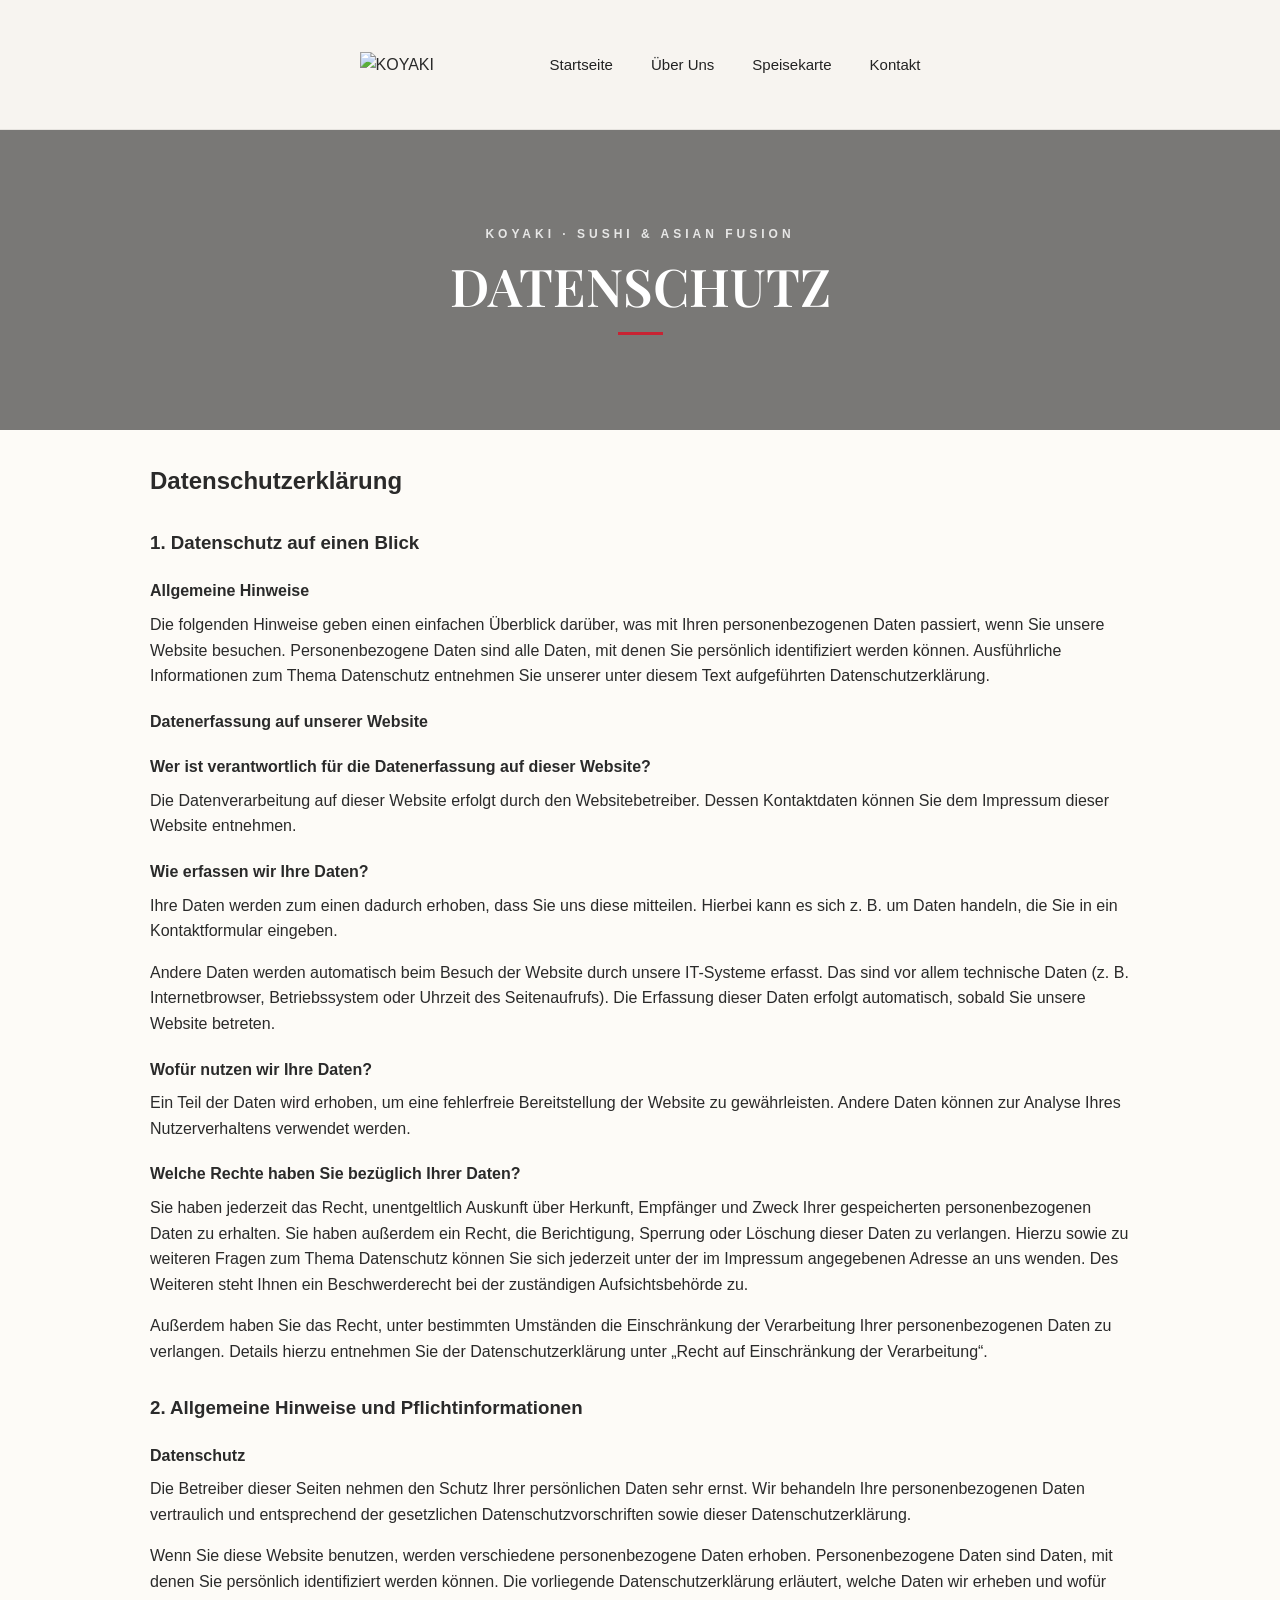
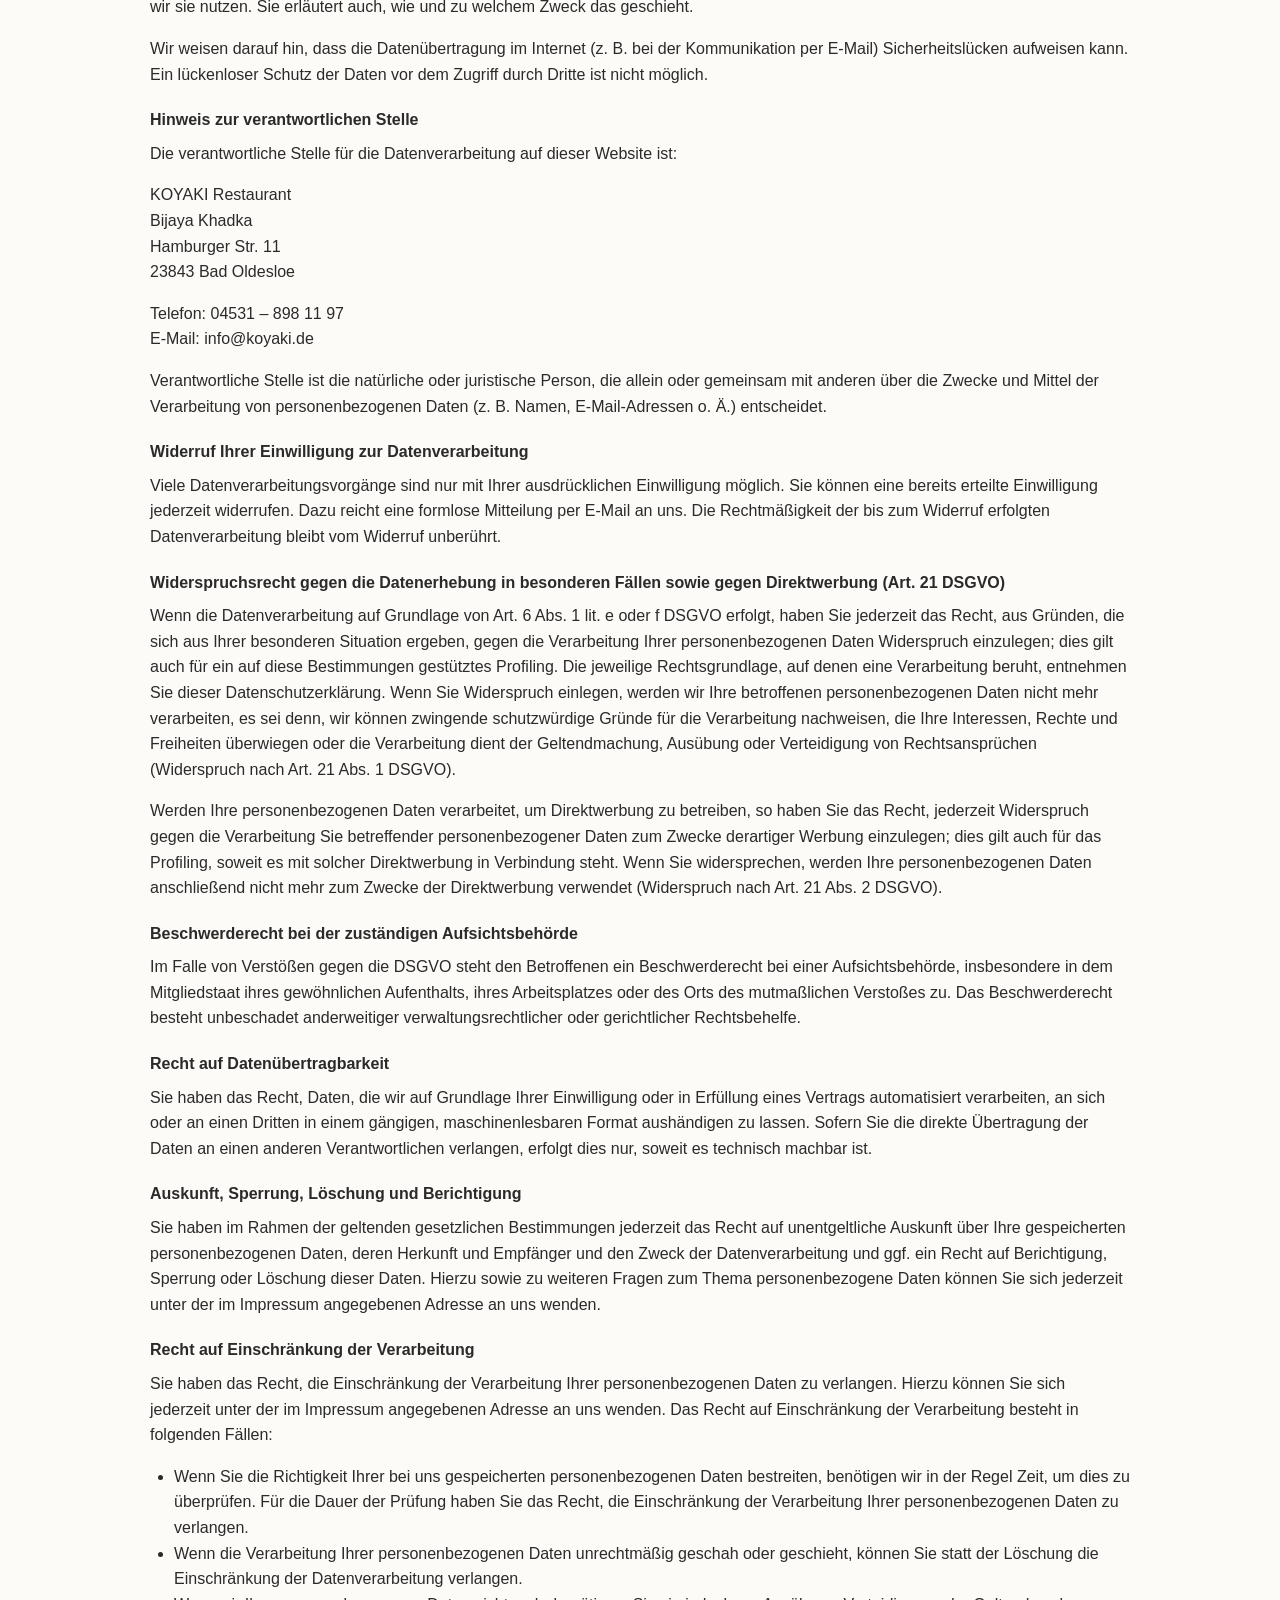
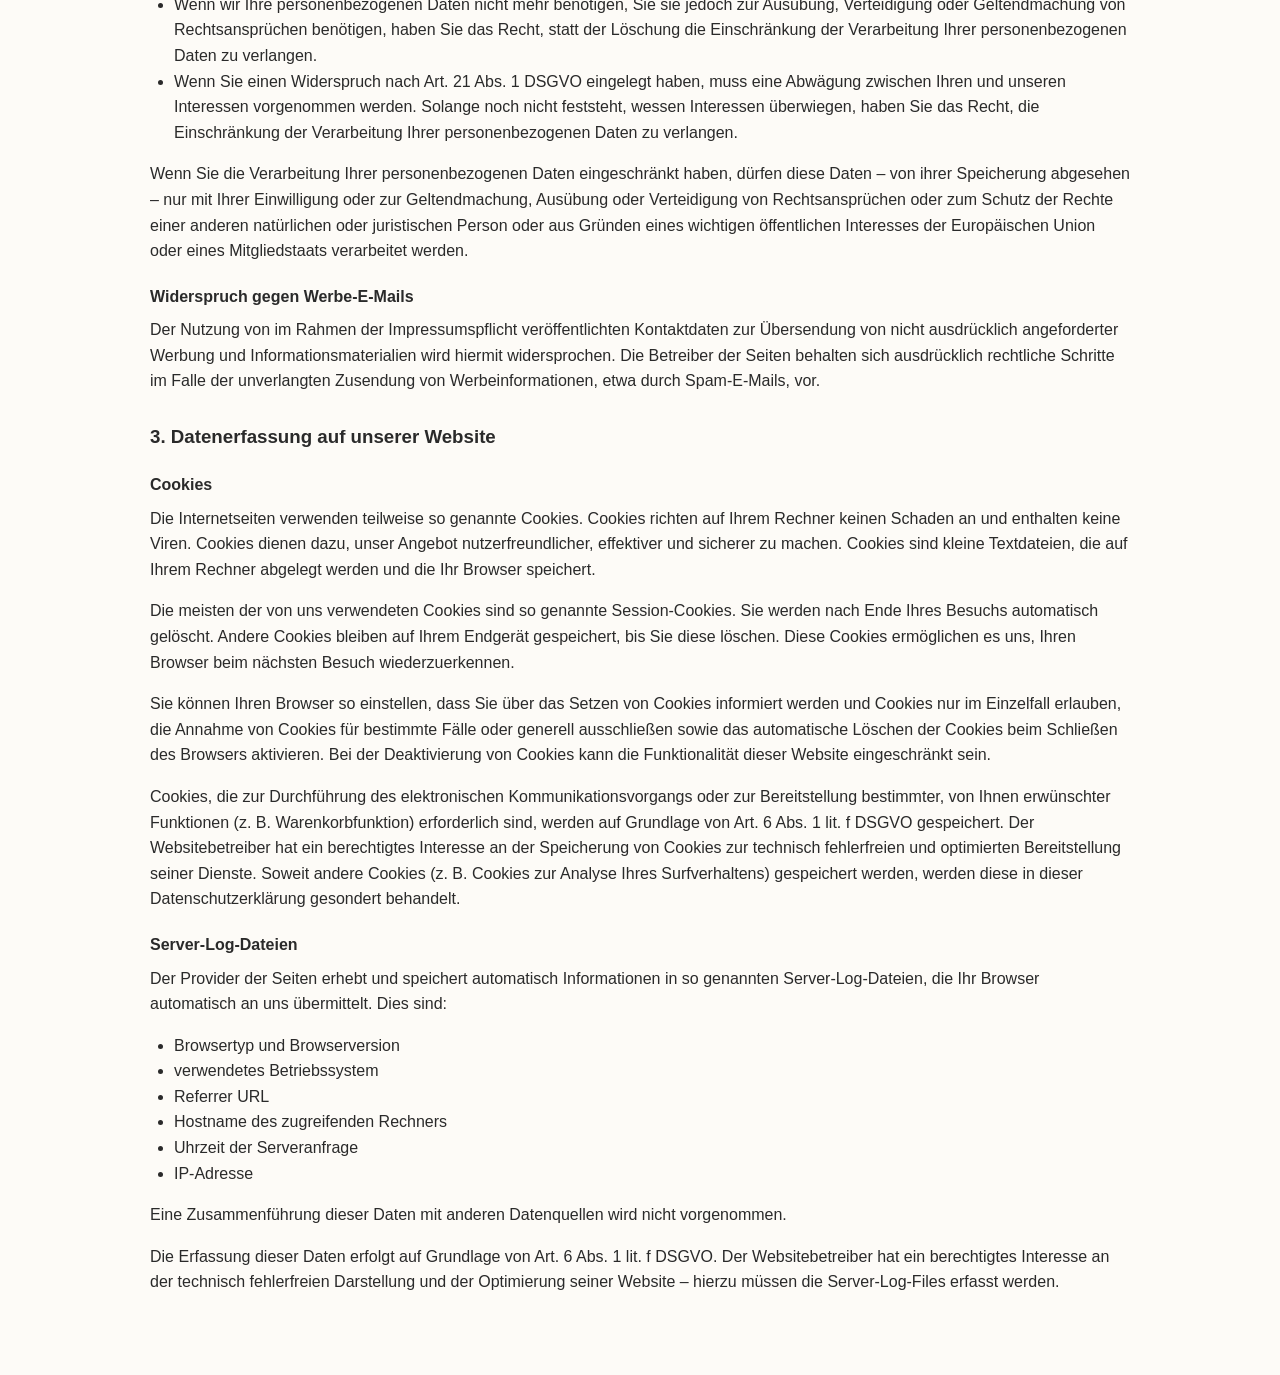
==== datenschutz.html @ 08af2865 "Add files via upload" ====
<!DOCTYPE html>
<html lang="de">
<head>
  <meta charset="UTF-8">
  <meta name="viewport" content="width=device-width, initial-scale=1.0">
  <title>Datenschutzerkl&auml;rung &ndash; KOYAKI Restaurant</title>
  <link rel="stylesheet" href="style.css">
  <link href="https://fonts.googleapis.com/css2?family=Playfair+Display:wght@600;700&family=Poppins:wght@400;500;600&display=swap" rel="stylesheet">
</head>
<body>
  <header class="legal-header">
    <div class="legal-header-inner">
      <a href="index.html" class="legal-logo">
        <img src="images/koyaki-logo.png" alt="KOYAKI">
      </a>

      <nav class="legal-nav">
        <a href="index.html">Startseite</a>
        <a href="index.html#about">&Uuml;ber Uns</a>
        <a href="index.html#speisekarte">Speisekarte</a>
        <a href="index.html#kontakt">Kontakt</a>
      </nav>
    </div>
  </header>

  <section class="legal-hero">
    <div class="legal-hero-overlay"></div>
    <div class="legal-hero-content">
      <p>KOYAKI &middot; SUSHI &amp; ASIAN FUSION</p>
      <h1>DATENSCHUTZ</h1>
    </div>
  </section>

  <main class="datenschutz-section">
    <article class="datenschutz-content">
      <h2>Datenschutzerkl&auml;rung</h2>

      <h3>1. Datenschutz auf einen Blick</h3>
      <h4>Allgemeine Hinweise</h4>
      <p>Die folgenden Hinweise geben einen einfachen &Uuml;berblick dar&uuml;ber, was mit Ihren personenbezogenen Daten passiert, wenn Sie unsere Website besuchen. Personenbezogene Daten sind alle Daten, mit denen Sie pers&ouml;nlich identifiziert werden k&ouml;nnen. Ausf&uuml;hrliche Informationen zum Thema Datenschutz entnehmen Sie unserer unter diesem Text aufgef&uuml;hrten Datenschutzerkl&auml;rung.</p>

      <h4>Datenerfassung auf unserer Website</h4>
      <h4>Wer ist verantwortlich f&uuml;r die Datenerfassung auf dieser Website?</h4>
      <p>Die Datenverarbeitung auf dieser Website erfolgt durch den Websitebetreiber. Dessen Kontaktdaten k&ouml;nnen Sie dem Impressum dieser Website entnehmen.</p>

      <h4>Wie erfassen wir Ihre Daten?</h4>
      <p>Ihre Daten werden zum einen dadurch erhoben, dass Sie uns diese mitteilen. Hierbei kann es sich z. B. um Daten handeln, die Sie in ein Kontaktformular eingeben.</p>
      <p>Andere Daten werden automatisch beim Besuch der Website durch unsere IT-Systeme erfasst. Das sind vor allem technische Daten (z. B. Internetbrowser, Betriebssystem oder Uhrzeit des Seitenaufrufs). Die Erfassung dieser Daten erfolgt automatisch, sobald Sie unsere Website betreten.</p>

      <h4>Wof&uuml;r nutzen wir Ihre Daten?</h4>
      <p>Ein Teil der Daten wird erhoben, um eine fehlerfreie Bereitstellung der Website zu gew&auml;hrleisten. Andere Daten k&ouml;nnen zur Analyse Ihres Nutzerverhaltens verwendet werden.</p>

      <h4>Welche Rechte haben Sie bez&uuml;glich Ihrer Daten?</h4>
      <p>Sie haben jederzeit das Recht, unentgeltlich Auskunft &uuml;ber Herkunft, Empf&auml;nger und Zweck Ihrer gespeicherten personenbezogenen Daten zu erhalten. Sie haben au&szlig;erdem ein Recht, die Berichtigung, Sperrung oder L&ouml;schung dieser Daten zu verlangen. Hierzu sowie zu weiteren Fragen zum Thema Datenschutz k&ouml;nnen Sie sich jederzeit unter der im Impressum angegebenen Adresse an uns wenden. Des Weiteren steht Ihnen ein Beschwerderecht bei der zust&auml;ndigen Aufsichtsbeh&ouml;rde zu.</p>
      <p>Au&szlig;erdem haben Sie das Recht, unter bestimmten Umst&auml;nden die Einschr&auml;nkung der Verarbeitung Ihrer personenbezogenen Daten zu verlangen. Details hierzu entnehmen Sie der Datenschutzerkl&auml;rung unter &bdquo;Recht auf Einschr&auml;nkung der Verarbeitung&ldquo;.</p>

      <h3>2. Allgemeine Hinweise und Pflichtinformationen</h3>
      <h4>Datenschutz</h4>
      <p>Die Betreiber dieser Seiten nehmen den Schutz Ihrer pers&ouml;nlichen Daten sehr ernst. Wir behandeln Ihre personenbezogenen Daten vertraulich und entsprechend der gesetzlichen Datenschutzvorschriften sowie dieser Datenschutzerkl&auml;rung.</p>
      <p>Wenn Sie diese Website benutzen, werden verschiedene personenbezogene Daten erhoben. Personenbezogene Daten sind Daten, mit denen Sie pers&ouml;nlich identifiziert werden k&ouml;nnen. Die vorliegende Datenschutzerkl&auml;rung erl&auml;utert, welche Daten wir erheben und wof&uuml;r wir sie nutzen. Sie erl&auml;utert auch, wie und zu welchem Zweck das geschieht.</p>
      <p>Wir weisen darauf hin, dass die Daten&uuml;bertragung im Internet (z. B. bei der Kommunikation per E-Mail) Sicherheitsl&uuml;cken aufweisen kann. Ein l&uuml;ckenloser Schutz der Daten vor dem Zugriff durch Dritte ist nicht m&ouml;glich.</p>

      <h4>Hinweis zur verantwortlichen Stelle</h4>
      <p>Die verantwortliche Stelle f&uuml;r die Datenverarbeitung auf dieser Website ist:</p>
      <p>KOYAKI Restaurant<br>Bijaya Khadka<br>Hamburger Str. 11<br>23843 Bad Oldesloe</p>
      <p>Telefon: 04531 &ndash; 898 11 97<br>E-Mail: info@koyaki.de</p>
      <p>Verantwortliche Stelle ist die nat&uuml;rliche oder juristische Person, die allein oder gemeinsam mit anderen &uuml;ber die Zwecke und Mittel der Verarbeitung von personenbezogenen Daten (z. B. Namen, E-Mail-Adressen o. &Auml;.) entscheidet.</p>

      <h4>Widerruf Ihrer Einwilligung zur Datenverarbeitung</h4>
      <p>Viele Datenverarbeitungsvorg&auml;nge sind nur mit Ihrer ausdr&uuml;cklichen Einwilligung m&ouml;glich. Sie k&ouml;nnen eine bereits erteilte Einwilligung jederzeit widerrufen. Dazu reicht eine formlose Mitteilung per E-Mail an uns. Die Rechtm&auml;&szlig;igkeit der bis zum Widerruf erfolgten Datenverarbeitung bleibt vom Widerruf unber&uuml;hrt.</p>

      <h4>Widerspruchsrecht gegen die Datenerhebung in besonderen F&auml;llen sowie gegen Direktwerbung (Art. 21 DSGVO)</h4>
      <p>Wenn die Datenverarbeitung auf Grundlage von Art. 6 Abs. 1 lit. e oder f DSGVO erfolgt, haben Sie jederzeit das Recht, aus Gr&uuml;nden, die sich aus Ihrer besonderen Situation ergeben, gegen die Verarbeitung Ihrer personenbezogenen Daten Widerspruch einzulegen; dies gilt auch f&uuml;r ein auf diese Bestimmungen gest&uuml;tztes Profiling. Die jeweilige Rechtsgrundlage, auf denen eine Verarbeitung beruht, entnehmen Sie dieser Datenschutzerkl&auml;rung. Wenn Sie Widerspruch einlegen, werden wir Ihre betroffenen personenbezogenen Daten nicht mehr verarbeiten, es sei denn, wir k&ouml;nnen zwingende schutzw&uuml;rdige Gr&uuml;nde f&uuml;r die Verarbeitung nachweisen, die Ihre Interessen, Rechte und Freiheiten &uuml;berwiegen oder die Verarbeitung dient der Geltendmachung, Aus&uuml;bung oder Verteidigung von Rechtsanspr&uuml;chen (Widerspruch nach Art. 21 Abs. 1 DSGVO).</p>
      <p>Werden Ihre personenbezogenen Daten verarbeitet, um Direktwerbung zu betreiben, so haben Sie das Recht, jederzeit Widerspruch gegen die Verarbeitung Sie betreffender personenbezogener Daten zum Zwecke derartiger Werbung einzulegen; dies gilt auch f&uuml;r das Profiling, soweit es mit solcher Direktwerbung in Verbindung steht. Wenn Sie widersprechen, werden Ihre personenbezogenen Daten anschlie&szlig;end nicht mehr zum Zwecke der Direktwerbung verwendet (Widerspruch nach Art. 21 Abs. 2 DSGVO).</p>

      <h4>Beschwerderecht bei der zust&auml;ndigen Aufsichtsbeh&ouml;rde</h4>
      <p>Im Falle von Verst&ouml;&szlig;en gegen die DSGVO steht den Betroffenen ein Beschwerderecht bei einer Aufsichtsbeh&ouml;rde, insbesondere in dem Mitgliedstaat ihres gew&ouml;hnlichen Aufenthalts, ihres Arbeitsplatzes oder des Orts des mutma&szlig;lichen Versto&szlig;es zu. Das Beschwerderecht besteht unbeschadet anderweitiger verwaltungsrechtlicher oder gerichtlicher Rechtsbehelfe.</p>

      <h4>Recht auf Daten&uuml;bertragbarkeit</h4>
      <p>Sie haben das Recht, Daten, die wir auf Grundlage Ihrer Einwilligung oder in Erf&uuml;llung eines Vertrags automatisiert verarbeiten, an sich oder an einen Dritten in einem g&auml;ngigen, maschinenlesbaren Format aush&auml;ndigen zu lassen. Sofern Sie die direkte &Uuml;bertragung der Daten an einen anderen Verantwortlichen verlangen, erfolgt dies nur, soweit es technisch machbar ist.</p>

      <h4>Auskunft, Sperrung, L&ouml;schung und Berichtigung</h4>
      <p>Sie haben im Rahmen der geltenden gesetzlichen Bestimmungen jederzeit das Recht auf unentgeltliche Auskunft &uuml;ber Ihre gespeicherten personenbezogenen Daten, deren Herkunft und Empf&auml;nger und den Zweck der Datenverarbeitung und ggf. ein Recht auf Berichtigung, Sperrung oder L&ouml;schung dieser Daten. Hierzu sowie zu weiteren Fragen zum Thema personenbezogene Daten k&ouml;nnen Sie sich jederzeit unter der im Impressum angegebenen Adresse an uns wenden.</p>

      <h4>Recht auf Einschr&auml;nkung der Verarbeitung</h4>
      <p>Sie haben das Recht, die Einschr&auml;nkung der Verarbeitung Ihrer personenbezogenen Daten zu verlangen. Hierzu k&ouml;nnen Sie sich jederzeit unter der im Impressum angegebenen Adresse an uns wenden. Das Recht auf Einschr&auml;nkung der Verarbeitung besteht in folgenden F&auml;llen:</p>
      <ul>
        <li>Wenn Sie die Richtigkeit Ihrer bei uns gespeicherten personenbezogenen Daten bestreiten, ben&ouml;tigen wir in der Regel Zeit, um dies zu &uuml;berpr&uuml;fen. F&uuml;r die Dauer der Pr&uuml;fung haben Sie das Recht, die Einschr&auml;nkung der Verarbeitung Ihrer personenbezogenen Daten zu verlangen.</li>
        <li>Wenn die Verarbeitung Ihrer personenbezogenen Daten unrechtm&auml;&szlig;ig geschah oder geschieht, k&ouml;nnen Sie statt der L&ouml;schung die Einschr&auml;nkung der Datenverarbeitung verlangen.</li>
        <li>Wenn wir Ihre personenbezogenen Daten nicht mehr ben&ouml;tigen, Sie sie jedoch zur Aus&uuml;bung, Verteidigung oder Geltendmachung von Rechtsanspr&uuml;chen ben&ouml;tigen, haben Sie das Recht, statt der L&ouml;schung die Einschr&auml;nkung der Verarbeitung Ihrer personenbezogenen Daten zu verlangen.</li>
        <li>Wenn Sie einen Widerspruch nach Art. 21 Abs. 1 DSGVO eingelegt haben, muss eine Abw&auml;gung zwischen Ihren und unseren Interessen vorgenommen werden. Solange noch nicht feststeht, wessen Interessen &uuml;berwiegen, haben Sie das Recht, die Einschr&auml;nkung der Verarbeitung Ihrer personenbezogenen Daten zu verlangen.</li>
      </ul>
      <p>Wenn Sie die Verarbeitung Ihrer personenbezogenen Daten eingeschr&auml;nkt haben, d&uuml;rfen diese Daten &ndash; von ihrer Speicherung abgesehen &ndash; nur mit Ihrer Einwilligung oder zur Geltendmachung, Aus&uuml;bung oder Verteidigung von Rechtsanspr&uuml;chen oder zum Schutz der Rechte einer anderen nat&uuml;rlichen oder juristischen Person oder aus Gr&uuml;nden eines wichtigen &ouml;ffentlichen Interesses der Europ&auml;ischen Union oder eines Mitgliedstaats verarbeitet werden.</p>

      <h4>Widerspruch gegen Werbe-E-Mails</h4>
      <p>Der Nutzung von im Rahmen der Impressumspflicht ver&ouml;ffentlichten Kontaktdaten zur &Uuml;bersendung von nicht ausdr&uuml;cklich angeforderter Werbung und Informationsmaterialien wird hiermit widersprochen. Die Betreiber der Seiten behalten sich ausdr&uuml;cklich rechtliche Schritte im Falle der unverlangten Zusendung von Werbeinformationen, etwa durch Spam-E-Mails, vor.</p>

      <h3>3. Datenerfassung auf unserer Website</h3>
      <h4>Cookies</h4>
      <p>Die Internetseiten verwenden teilweise so genannte Cookies. Cookies richten auf Ihrem Rechner keinen Schaden an und enthalten keine Viren. Cookies dienen dazu, unser Angebot nutzerfreundlicher, effektiver und sicherer zu machen. Cookies sind kleine Textdateien, die auf Ihrem Rechner abgelegt werden und die Ihr Browser speichert.</p>
      <p>Die meisten der von uns verwendeten Cookies sind so genannte Session-Cookies. Sie werden nach Ende Ihres Besuchs automatisch gel&ouml;scht. Andere Cookies bleiben auf Ihrem Endger&auml;t gespeichert, bis Sie diese l&ouml;schen. Diese Cookies erm&ouml;glichen es uns, Ihren Browser beim n&auml;chsten Besuch wiederzuerkennen.</p>
      <p>Sie k&ouml;nnen Ihren Browser so einstellen, dass Sie &uuml;ber das Setzen von Cookies informiert werden und Cookies nur im Einzelfall erlauben, die Annahme von Cookies f&uuml;r bestimmte F&auml;lle oder generell ausschlie&szlig;en sowie das automatische L&ouml;schen der Cookies beim Schlie&szlig;en des Browsers aktivieren. Bei der Deaktivierung von Cookies kann die Funktionalit&auml;t dieser Website eingeschr&auml;nkt sein.</p>
      <p>Cookies, die zur Durchf&uuml;hrung des elektronischen Kommunikationsvorgangs oder zur Bereitstellung bestimmter, von Ihnen erw&uuml;nschter Funktionen (z. B. Warenkorbfunktion) erforderlich sind, werden auf Grundlage von Art. 6 Abs. 1 lit. f DSGVO gespeichert. Der Websitebetreiber hat ein berechtigtes Interesse an der Speicherung von Cookies zur technisch fehlerfreien und optimierten Bereitstellung seiner Dienste. Soweit andere Cookies (z. B. Cookies zur Analyse Ihres Surfverhaltens) gespeichert werden, werden diese in dieser Datenschutzerkl&auml;rung gesondert behandelt.</p>

      <h4>Server-Log-Dateien</h4>
      <p>Der Provider der Seiten erhebt und speichert automatisch Informationen in so genannten Server-Log-Dateien, die Ihr Browser automatisch an uns &uuml;bermittelt. Dies sind:</p>
      <ul>
        <li>Browsertyp und Browserversion</li>
        <li>verwendetes Betriebssystem</li>
        <li>Referrer URL</li>
        <li>Hostname des zugreifenden Rechners</li>
        <li>Uhrzeit der Serveranfrage</li>
        <li>IP-Adresse</li>
      </ul>
      <p>Eine Zusammenf&uuml;hrung dieser Daten mit anderen Datenquellen wird nicht vorgenommen.</p>
      <p>Die Erfassung dieser Daten erfolgt auf Grundlage von Art. 6 Abs. 1 lit. f DSGVO. Der Websitebetreiber hat ein berechtigtes Interesse an der technisch fehlerfreien Darstellung und der Optimierung seiner Website &ndash; hierzu m&uuml;ssen die Server-Log-Files erfasst werden.</p>
    </article>
  </main>
</body>
</html>
---- style.css ----
﻿/* =====================================================
   GLOBAL & VARS
===================================================== */
:root {
  --bg-cream: #fdfbf7;
  --bg-dark: #121212;
  --bg-card-dark: #1e1e1e;
  --text-main: #2a2a2a;
  --text-muted: #666666;
  --accent-red: #b82823;
  --accent-gold: #c99857;
  --font-serif: "Playfair Display", Georgia, serif;
  --font-sans: "Plus Jakarta Sans", sans-serif;
}

* {
  box-sizing: border-box;
  margin: 0;
  padding: 0;
}

body {
  font-family: var(--font-sans);
  background-color: var(--bg-cream);
  color: var(--text-main);
  line-height: 1.6;
}

.container {
  max-width: 1140px;
  margin: 0 auto;
  padding: 0 20px;
}

a {
  text-decoration: none;
  color: inherit;
}

/* BUTTONS */
.btn {
  display: inline-flex;
  align-items: center;
  gap: 8px;
  padding: 12px 28px;
  border-radius: 25px;
  font-weight: 600;
  font-size: 0.9rem;
  transition: all 0.3s ease;
  cursor: pointer;
  border: none;
}

.btn-primary {
  background-color: var(--accent-red);
  color: #fff;
}

.btn-primary:hover {
  background-color: #961e1a;
}

.btn-outline {
  background: transparent;
  border: 1px solid #fff;
  color: #fff;
}

.btn-outline:hover {
  background: #fff;
  color: var(--text-main);
}

.btn-sm {
  padding: 8px 18px;
  font-size: 0.85rem;
}

/* NAVBAR */
.navbar {
  background-color: var(--bg-cream);
  position: sticky;
  top: 0;
  z-index: 100;
  box-shadow: 0 2px 10px rgba(0,0,0,0.03);
}

.nav-container {
  max-width: 1140px;
  margin: 0 auto;
  padding: 15px 20px;
  display: flex;
  align-items: center;
  justify-content: space-between;
}

.logo {
  display: flex;
  flex-direction: column;
}

.logo-main {
  font-family: var(--font-serif);
  font-size: 1.6rem;
  font-weight: 700;
  letter-spacing: 2px;
  color: #1a1a1a;
  line-height: 1;
}

.logo-sub {
  font-size: 0.55rem;
  letter-spacing: 2px;
  color: var(--text-muted);
  margin-top: 3px;
}

.nav-links {
  display: flex;
  gap: 25px;
  font-size: 0.9rem;
  font-weight: 500;
}

.nav-links a {
  position: relative;
  transition: color 0.25s ease, transform 0.25s ease;
}

.nav-links a::after {
  content: "";
  position: absolute;
  left: 0;
  bottom: -6px;
  width: 100%;
  height: 2px;
  background: var(--accent-red);
  transform: scaleX(0);
  transform-origin: center;
  transition: transform 0.25s ease;
}

.nav-links a:hover,
.nav-links a:focus-visible {
  color: var(--accent-red);
  transform: translateY(-2px);
}

.nav-links a:hover::after,
.nav-links a:focus-visible::after {
  transform: scaleX(1);
}

.hero {
  position: relative;
  height: 80vh;
  min-height: 500px;
  /* Qradiyent saÄŸ tÉ™rÉ™fdÉ™n baÅŸlayÄ±r (yazÄ± oxunsun deyÉ™), sola doÄŸru tam ÅŸÉ™ffaflaÅŸÄ±r */
  background: linear-gradient(
      to left, 
      rgba(0, 0, 0, 0.85) 0%, 
      rgba(0, 0, 0, 0.45) 45%, 
      rgba(0, 0, 0, 0) 75%
    ), 
    url('../images/delicious-japanese-sushi-rolls-restaurant.jpg') center/cover no-repeat;
  display: flex;
  align-items: center;
}

/* Konteyner - MÉ™tni SAÄžA sÄ±xÄ±r */
.hero-container {
  width: 100%;
  max-width: 1200px;
  margin: 0 auto;
  padding: 0 40px;
  display: flex;
  justify-content: flex-end; /* MÉ™tni saÄŸa Ã§É™kir */
}

/* SaÄŸdakÄ± MÉ™tn Bloku */
.hero-content {
  max-width: 480px;
  text-align: left;
  color: #ffffff;
}

/* KiÃ§ik üst baÅŸlÄ±q */
.sub-title {
  font-size: 13px;
  letter-spacing: 3px;
  color: #f9f5f3; /* QÄ±zÄ±lÄ±/narÄ±ncÄ± ton */
  font-weight: 600;
  display: block;
  margin-bottom: 12px;
}

/* Æsas BaÅŸlÄ±q */
.hero-content h1 {
  font-size: 44px;
  font-family: 'Playfair Display', serif;
  line-height: 1.2;
  margin-bottom: 16px;
  text-shadow: 0 2px 10px rgba(0, 0, 0, 0.5);
}

/* AÃ§Ä±qlama MÉ™tni */
.hero-content p {
  font-size: 16px;
  line-height: 1.6;
  color: #e0e0e0;
}

/* HÆRÆKÆTLÄ° ÆLAVÆ (Fade-in AnimasiyasÄ±) */
@keyframes fadeInRight {
  from {
    opacity: 0;
    transform: translateX(40px);
  }
  to {
    opacity: 1;
    transform: translateX(0);
  }
}

.hero-content {
  animation: fadeInRight 1s ease-out forwards;
}

/* FEATURES BAR */
.features-bar {
  background-color: #f7f3ec;
  padding: 30px 20px;
  border-bottom: 1px solid #eae2d6;
}

.features-container {
  max-width: 1140px;
  margin: 0 auto;
  display: grid;
  grid-template-columns: repeat(4, 1fr);
  gap: 20px;
  text-align: center;
}

.feature-item i {
  font-size: 1.5rem;
  color: #4a2118;
  margin-bottom: 10px;
}

.feature-item h4 {
  font-size: 0.9rem;
  font-weight: 700;
  margin-bottom: 4px;
}

.feature-item p {
  font-size: 0.8rem;
  color: var(--text-muted);
}

/* UNSERE HIGHLIGHTS */
.highlights-section {
  padding: 70px 0;
}

.section-header {
  display: flex;
  justify-content: space-between;
  align-items: baseline;
  margin-bottom: 30px;
}

.section-header h2 {
  font-family: var(--font-serif);
  font-size: 2.2rem;
  color: #2c1810;
}

.link-more {
  color: var(--accent-red);
  font-weight: 600;
  font-size: 0.9rem;
}

.highlights-grid {
  display: grid;
  grid-template-columns: repeat(6, 1fr);
  gap: 15px;
}

.highlight-card {
  position: relative;
  border-radius: 8px;
  overflow: hidden;
  aspect-ratio: 4/5;
}

.highlight-card img {
  width: 100%;
  height: 100%;
  object-fit: cover;
  transition: transform 0.4s ease;
}

.highlight-card:hover img {
  transform: scale(1.08);
}

.card-overlay {
  position: absolute;
  inset: 0;
  background: linear-gradient(to top, rgba(0,0,0,0.8), transparent 60%);
  display: flex;
  align-items: flex-end;
  padding: 12px;
}

.card-overlay span {
  color: #fff;
  font-weight: 600;
  font-size: 0.85rem;
}

/* =====================================================
   SPEISEKARTE STYLES (HIGHLIGHTS-DÆN SONRA GELÆN)
===================================================== */
.speisekarte {
  background-color: var(--bg-cream);
  padding: 60px 20px 80px 20px;
  border-top: 1px solid #eae2d6;
}

.speisekarte .menu-container {
  max-width: 1100px;
  margin: 0 auto;
}

.speisekarte .menu-intro {
  text-align: center;
  margin-bottom: 35px;
}

.speisekarte .menu-intro h2 {
  font-family: var(--font-serif);
  font-size: 2.2rem;
  color: #4a2118;
  margin-bottom: 8px;
}

.speisekarte .menu-intro p {
  color: var(--text-muted);
  font-size: 0.95rem;
}

.speisekarte .menu-nav {
  display: flex;
  justify-content: center;
  flex-wrap: wrap;
  gap: 10px 20px;
  margin-bottom: 45px;
  padding-bottom: 12px;
  border-bottom: 1px solid rgba(0,0,0,0.06);
}

.speisekarte .menu-nav-item {
  background: none;
  border: none;
  font-size: 0.85rem;
  font-weight: 700;
  letter-spacing: 1px;
  text-transform: uppercase;
  color: #a0958e;
  cursor: pointer;
  padding: 6px 4px;
  position: relative;
  transition: color 0.3s ease;
}

.speisekarte .menu-nav-item:hover,
.speisekarte .menu-nav-item.active {
  color: #4a2118;
}

.speisekarte .menu-nav-item.active::after {
  content: "";
  position: absolute;
  bottom: -13px;
  left: 0;
  width: 100%;
  height: 2px;
  background-color: var(--accent-red);
}

.speisekarte .menu-category {
  display: none;
  animation: fadeIn 0.4s ease forwards;
}

.speisekarte .menu-category.active {
  display: block;
}

@keyframes fadeIn {
  from { opacity: 0; transform: translateY(8px); }
  to { opacity: 1; transform: translateY(0); }
}

.speisekarte .category-heading {
  display: flex;
  align-items: baseline;
  gap: 10px;
  margin-bottom: 25px;
  border-bottom: 1px solid #e5dfd5;
  padding-bottom: 8px;
}

.speisekarte .category-heading span {
  font-family: var(--font-serif);
  font-size: 1.1rem;
  color: var(--accent-gold);
  font-style: italic;
}

.speisekarte .category-heading h3 {
  font-family: var(--font-serif);
  font-size: 1.6rem;
  color: #2c1810;
}

.speisekarte .menu-grid {
  display: grid;
  grid-template-columns: repeat(2, 1fr);
  gap: 25px 35px;
}

.speisekarte .menu-item {
  padding: 10px;
  border: 1px solid transparent;
}

.speisekarte .menu-item.featured {
  border: 1px solid var(--accent-gold);
  padding: 20px;
  background-color: #ffffff;
  box-shadow: 0 4px 15px rgba(0,0,0,0.02);
}

.speisekarte .item-top {
  display: flex;
  align-items: baseline;
  justify-content: space-between;
  margin-bottom: 6px;
}

.speisekarte .item-top h4 {
  font-size: 0.9rem;
  font-weight: 700;
  text-transform: uppercase;
  color: #1a1a1a;
  background-color: var(--bg-cream);
  padding-right: 8px;
  z-index: 1;
}

.speisekarte .menu-item.featured .item-top h4 {
  background-color: #ffffff;
}

.speisekarte .item-top h4 b {
  color: var(--accent-red);
  margin-right: 3px;
}

.speisekarte .item-dots {
  flex-grow: 1;
  border-bottom: 1px dotted #ccc;
  margin: 0 8px;
  position: relative;
  top: -3px;
}

.speisekarte .item-price {
  font-weight: 600;
  font-size: 0.9rem;
  background-color: var(--bg-cream);
  padding-left: 8px;
  z-index: 1;
}

.speisekarte .menu-item.featured .item-price {
  background-color: #ffffff;
}

.speisekarte .menu-item p {
  font-size: 0.85rem;
  color: var(--text-muted);
  line-height: 1.4;
}

.speisekarte .menu-item p em {
  color: var(--accent-red);
  font-style: normal;
}

/* ÜBER KOYAKI */
.about-section {
  padding: 80px 0;
  background-color: #f7f3ec;
}

.about-container {
  max-width: 1140px;
  margin: 0 auto;
  padding: 0 20px;
  display: grid;
  grid-template-columns: 1fr 1fr;
  gap: 50px;
  align-items: center;
}

.about-content {
  max-width: 560px;
}

.about-content h2 {
  font-family: var(--font-serif);
  font-size: clamp(2.2rem, 3vw, 3.2rem);
  color: #2c1810;
  margin-bottom: 20px;
}

.about-content p {
  color: var(--text-muted);
  margin-bottom: 25px;
}

.about-image-wrapper {
  width: 100%;
}

.about-img {
  display: block;
  width: 100%;
  height: 100%;
  object-fit: cover;
  border-radius: 12px;
  box-shadow: 0 10px 30px rgba(0,0,0,0.08);
}

.btn-more {
  display: inline-block;
  color: var(--accent-red);
  font-weight: 700;
  letter-spacing: 0.03em;
}

/* =========================================================
   Ã–FFNUNGSZEITEN
========================================================= */

.hours-section {
    position: relative;

    min-height: 410px;
    margin-top: 110px;

    background: #171717;
    color: #ffffff;

    /* Ã‡OX VACÄ°B */
    overflow: visible;
}


/* --- Ã–FFNUNGSZEITEN SECTION --- */
.hours-section {
  background-color: #111111;
  
  background-image: url('../images/Japanish_Pattern.png');
  background-repeat: repeat;
  background-size: 250px; 
  color: #ffffff;
  position: relative;
  margin-top: 60px; 
  overflow: visible !important; 
}

.hours-container {
  display: flex;
  align-items: center;
  justify-content: space-between;
  max-width: 1400px;
  margin: 0 auto;
  padding: 40px 40px;
  position: relative;
}

.hours-content {
  flex: 1.2;
}

.sub-title {
  font-size: 11px;
  letter-spacing: 2px;
  color: #c82333;
  font-weight: 700;
  display: block;
  margin-bottom: 6px;
}

.hours-content h2 {
  font-family: 'Playfair Display', serif;
  font-size: 36px;
  color: #ffffff;
  margin-bottom: 8px;
}

.red-line {
  width: 40px;
  height: 3px;
  background-color: #c82333;
  margin-bottom: 24px;
}

.hours-grid {
  display: flex;
  gap: 30px;
  margin-top: 20px;
}

.hours-item {
  display: flex;
  align-items: flex-start;
  gap: 12px;
}

.hours-text {
  display: flex;
  flex-direction: column;
  font-size: 13px;
  line-height: 1.5;
}

.hours-text strong {
  font-size: 14px;
  margin-bottom: 4px;
  color: #ffffff;
}

.hours-text span {
  color: #cccccc;
}

/* --- TARELKANY Ã‡ÆRÃ‡Ä°VÆDÆN Ã‡Ã–LÆ Ã‡YKARMAK --- */
.hours-image-wrapper {
  flex: 0.8;
  position: relative;
  display: flex;
  justify-content: flex-end;
}

.hours-img {
  width: 380px; /* TarelkanyÅˆ ululygy */
  height: auto;
  position: absolute;
  top: 50%;
  right: 0;
  /* Tarelkany yzgarak görkezÃ½är we Ã½okaryk-aÅŸak Ã§ykaryp mÉ™rkÉ™zleÃ½är */
  transform: translateY(-50%) translateY(-20px) rotate(-5deg);
  filter: drop-shadow(0 15px 25px rgba(0, 0, 0, 0.6)); /* Ã‡ölÉ™ Ã§ykan tarelka kölege berÃ½är */
  z-index: 10;
}

/* KONTAKT & ANFAHRT */
.contact-section {
  padding: 80px 0;
}

.contact-container {
  display: grid;
  grid-template-columns: 1fr 1fr;
  gap: 50px;
  align-items: center;
}

.contact-info h2 {
  font-family: var(--font-serif);
  font-size: 2.2rem;
  margin-bottom: 25px;
}

.contact-details {
  display: flex;
  flex-direction: column;
  gap: 20px;
  margin-bottom: 30px;
}

.c-item {
  display: flex;
  align-items: flex-start;
  gap: 15px;
}

.c-item i {
  color: var(--accent-red);
  font-size: 1.2rem;
  margin-top: 3px;
}

/* Footer Hauptbereich */
.footer {
  background-color: #111;
  color: #ccc;
  padding: 50px 0 20px;
  font-family: inherit;
}

.footer-container {
  display: grid;
  grid-template-columns: 1.5fr 1fr 1.2fr 1fr; /* Perfekte Breitenverteilung auf Desktop */
  gap: 30px;
  align-items: start;
}

/* Logo Styling */
.footer-logo img {
  max-width: 180px;
  height: auto;
  display: block;
  margin-bottom: 8px;
}

.footer-tagline {
  display: block;
  font-size: 0.85rem;
  color: #888;
}

/* Spaltentitel */
.footer-title {
  color: #fff;
  font-size: 1rem;
  font-weight: 600;
  margin-bottom: 15px;
}

/* Listen ohne Punkte */
.footer-list {
  list-style: none !important; /* Entfernt die Bullet-Points (â€¢) */
  padding: 0 !important;
  margin: 0;
  display: flex;
  flex-direction: column;
  gap: 10px;
}

.footer-list a {
  color: #aaa;
  text-decoration: none;
  font-size: 0.95rem;
  transition: color 0.3s ease;
}

.footer-list a:hover {
  color: #e63946; /* Accent-Farbe */
}

/* Social Media Icons (Unter Rechtliches) */
.footer-social {
  display: flex;
  gap: 15px;
  margin-top: 20px;
}

.footer-social a {
  color: #aaa;
  font-size: 1.2rem;
  transition: color 0.3s ease, transform 0.2s ease;
}

.footer-social a:hover {
  color: #fff;
  transform: translateY(-2px);
}

/* Footer Bottom / Copyright */
.footer-bottom {
  margin-top: 40px;
  padding-top: 20px;
  border-top: 1fr solid #222;
  text-align: center;
  font-size: 0.8rem;
  color: #666;
}

/* ==========================================
   RESPONSIVE DESIGN (MOBIL & TABLET)
   ========================================== */

/* Tablet View (max-width: 992px) */
@media (max-width: 992px) {
  .footer-container {
    grid-template-columns: repeat(2, 1fr); /* 2 Spalten pro Zeile */
    gap: 40px 20px;
  }
}

/* Mobile View (max-width: 576px) */
@media (max-width: 576px) {
  .footer-container {
    grid-template-columns: 1fr; /* Alles untereinander auf Mobilgeräten */
    text-align: center;
  }

  .footer-col-logo {
    display: flex;
    justify-content: center;
  }

  .footer-social {
    justify-content: center; /* Icons auf Smartphone zentrieren */
  }
}

/* ÅžÉ™klin hündürlüyünü kiÃ§ildir (istÉ™yÉ™ görÉ™ 40px vÉ™ ya 45px edÉ™ bilÉ™rsiniz) */
.logo-img {
  height: 40px;
  width: auto;
  object-fit: contain;
}

/* AltÄ±ndakÄ± kiÃ§ik yazÄ±nÄ±n stili */
.logo-sub {
  font-size: 11px;
  color: #666666;
  letter-spacing: 2px;
  margin-top: 4px;
  text-transform: uppercase;
  font-family: sans-serif;
}

.allergen-info {
  margin-top: 40px;
  padding-top: 20px;
  border-top: 1px solid #eeeeee; /* ÜstünÉ™ incÉ™ ayÄ±rÄ±cÄ± xÉ™tt */
  font-size: 11px;               /* Ã–lÃ§ünü kiÃ§ildirik */
  line-height: 1.5;
  color: #888888;                /* DiqqÉ™t Ã§É™kmÉ™yÉ™n yumÅŸaq boz rÉ™ng */
  max-width: 1000px;
}

.allergen-info p {
  margin-bottom: 6px;
}

.allergen-info strong {
  color: #555555;                /* BaÅŸlÄ±q hissÉ™sini bir az tünd saxlayÄ±rÄ±q */
  font-weight: 600;
}

/* =========================================================
   ÜBER KOYAKI
========================================================= */

.about-section {
    position: relative;
    background: #f7f4f0;
    overflow: hidden;
}

.about-container {
    max-width: 1400px;
    min-height: 470px;
    margin: 0 auto;

    display: grid;
    grid-template-columns: 43% 57%;
    align-items: stretch;
}


/* TEXT */

.about-content {
    position: relative;
    z-index: 3;

    padding: 80px 45px 80px 80px;

    display: flex;
    flex-direction: column;
    justify-content: center;

    opacity: 0;
    transform: translateY(35px);

    transition:
        opacity 0.9s ease,
        transform 0.9s ease;
  }
.about-content h2,
.hours-content h2 {
    margin: 0 0 10px;

    font-family: "Playfair Display", Georgia, serif;
    font-size: 38px;
    font-weight: 600;
    line-height: 1.15;

    color: #111;
}

.red-line {
    width: 42px;
    height: 3px;

    margin-bottom: 25px;

    background: #c82333;
}

.about-content p {
    max-width: 480px;

    margin: 0 0 28px;

    color: #555;

    font-size: 15px;
    line-height: 1.8;
}

.btn-more {
    align-self: flex-start;

    display: inline-block;

    padding: 12px 28px;

    border-radius: 30px;

    background: #c82333;
    color: #fff;

    font-size: 14px;
    font-weight: 600;

    text-decoration: none;

    transition:
        transform .3s ease,
        background-color .3s ease,
        box-shadow .3s ease;
}

.btn-more:hover {
    background: #a71d2a;

    transform: translateY(-3px);

    box-shadow: 0 10px 25px rgba(200, 35, 51, .20);
}


/* RESTAURANT PHOTO */

.about-image-wrapper {
    position: relative;

    min-height: 470px;

    overflow: hidden;

    /*
       Düz diaqonal É™vÉ™zinÉ™ daha orqanik kÉ™nar
    */
    clip-path: polygon(
        15% 0,
        100% 0,
        100% 100%,
        5% 100%,
        9% 85%,
        4% 67%,
        10% 48%,
        5% 28%
    );

    opacity: 0;
    transform: translateX(70px);

    transition:
        opacity 1.1s ease,
        transform 1.1s cubic-bezier(.22, .61, .36, 1);
}

.about-img {
    width: 100%;
    height: 115%;

    object-fit: cover;
    object-position: center;

    transform: translateY(-7%);

    will-change: transform;
}


/* dekorativ dairÉ™lÉ™r */

.about-section::before {
    content: "";

    position: absolute;

    width: 500px;
    height: 500px;

    left: 28%;
    bottom: -370px;

    border: 1px solid rgba(170, 130, 120, .15);
    border-radius: 50%;

    box-shadow:
        0 0 0 35px rgba(170,130,120,.035),
        0 0 0 70px rgba(170,130,120,.025),
        0 0 0 105px rgba(170,130,120,.018);

    pointer-events: none;
}


/* SCROLL REVEAL */

.about-section.is-visible .about-content {
    opacity: 1;
    transform: translateY(0);
}

.about-section.is-visible .about-image-wrapper {
    opacity: 1;
    transform: translateX(0);
}



/* =========================================================
   Ã–FFNUNGSZEITEN
========================================================= */

.hours-section {
    position: relative;

    min-height: 330px;

  overflow: visible;

    background: #101010;
    color: #fff;
}

.hours-container {
    position: relative;

    max-width: 1400px;
    min-height: 330px;

    margin: 0 auto;
  overflow: visible;
}

.hours-sushi {
  position: absolute;
  top: 0;
  left: 0;
  right: 0;
  bottom: 0;
  width: 100%;
  max-width: 1400px;
  margin: 0 auto;
  overflow: visible;
  pointer-events: none;
  z-index: 2;
}

.hours-sushi-img {
  position: absolute;
  top: 0;
  right: clamp(14px, 2.2vw, 32px);
  width: clamp(340px, 34vw, 470px);
  max-width: 100%;
  height: auto;
  transform: translateY(calc(-82px + var(--sushi-scroll, 0px))) rotate(-5deg);
  filter: drop-shadow(0 15px 25px rgba(0, 0, 0, 0.6));
  transition: transform 0.2s ease-out;
  will-change: transform;
}


/* CONTENT */

.hours-content {
    position: relative;
    z-index: 5;

  flex: 0 0 62%;
  width: 62%;

    padding: 48px 12px 48px 60px;
}

.hours-content h2 {
    color: #fff;
    font-size: 32px;
    line-height: 1.15;
    margin-bottom: 8px;
}


/* HOURS */

.hours-grid {
    display: grid;
    grid-template-columns: repeat(3, 1fr);

  margin-top: 22px;
}

.hours-item {
    display: flex;
    align-items: flex-start;

    gap: 8px;

    padding: 4px 12px;

    border-right: 1px solid rgba(255,255,255,.18);

    opacity: 0;
    transform: translateY(30px);

    transition:
        opacity .7s ease,
        transform .7s ease;
}

.hours-item:first-child {
    padding-left: 0;
}

.hours-item:last-child {
    border-right: none;
}

.hours-icon {
    flex-shrink: 0;

  font-size: 20px;

    filter: grayscale(1);
    opacity: .9;
}

.hours-text {
    display: flex;
    flex-direction: column;

  font-size: 11px;
  line-height: 1.45;
}

.hours-text strong {
  margin-bottom: 3px;

    color: #fff;

  font-size: 12px;
}

.hours-text span {
    color: rgba(255,255,255,.68);
}


/* =========================================================
   SUSHI PHOTO
========================================================= */

.hours-image-wrapper {
    position: absolute;

    top: 0;
    right: 0;
    bottom: 0;

    width: 50%;

    height: 100%;

    overflow: hidden;
}

.hours-img {
    width: 100%;
    height: 120%;

    object-fit: cover;
    object-position: center;

    transform: translateY(-8%) scale(1.07);

    will-change: transform;
}


/*
   Vacib hissÉ™:
   ÅŸÉ™kli soldan qara fona É™ridir
*/

.hours-image-wrapper::after {
    content: "";

    position: absolute;
    inset: 0;

    background:
        linear-gradient(
            90deg,
            #101010 0%,
            rgba(16,16,16,.98) 8%,
            rgba(16,16,16,.88) 18%,
            rgba(16,16,16,.55) 35%,
            rgba(16,16,16,.15) 55%,
            rgba(16,16,16,0) 75%
        );

    pointer-events: none;
}


/* É™lavÉ™ qaranlÄ±q overlay */

.hours-image-wrapper::before {
    content: "";

    position: absolute;
    z-index: 2;
    inset: 0;

    background: rgba(0,0,0,.15);

    pointer-events: none;
}


/* HOURS SCROLL ANIMATION */

.hours-section.is-visible .hours-item:nth-child(1) {
    opacity: 1;
    transform: translateY(0);
    transition-delay: .10s;
}

.hours-section.is-visible .hours-item:nth-child(2) {
    opacity: 1;
    transform: translateY(0);
    transition-delay: .25s;
}

.hours-section.is-visible .hours-item:nth-child(3) {
    opacity: 1;
    transform: translateY(0);
    transition-delay: .40s;
}



/* =========================================================
   TABLET
========================================================= */

@media (max-width: 1000px) {

    .about-container {
        grid-template-columns: 48% 52%;
    }

    .about-content {
        padding-left: 45px;
    }

    .hours-content {
        width: 73%;
        padding-left: 45px;
    }

    .hours-image-wrapper {
        width: 48%;
    }

    .hours-item {
        padding-left: 15px;
        padding-right: 15px;
    }

    .hours-section {
      min-height: 0;
    }

    .hours-container {
      min-height: 0;
      padding: 210px 30px 45px;
    }

    .hours-content {
      flex: 0 0 100%;
      width: 100%;
      padding: 0;
    }

    .hours-sushi {
      width: 100%;
    }

    .hours-sushi-img {
      top: 0;
      right: 24px;
      width: clamp(190px, 25vw, 250px);
      transform: translateY(calc(-68px + var(--sushi-scroll, 0px))) rotate(-5deg);
    }
}



/* =========================================================
   MOBILE
========================================================= */

@media (max-width: 750px) {

    /* ABOUT */

    .about-container {
        display: flex;
        flex-direction: column;

        min-height: auto;
    }

    .about-content {
        padding: 55px 25px;
    }

    .about-image-wrapper {
        width: 100%;
        min-height: 340px;

        clip-path: polygon(
            0 9%,
            20% 4%,
            42% 8%,
            65% 3%,
            83% 7%,
            100% 3%,
            100% 100%,
            0 100%
        );
    }


    /* HOURS */

    .hours-section {
      min-height: 0;
    }

    .hours-container {
      min-height: 0;
      padding: 205px 25px 40px;
    }

    .hours-content {
      flex: 0 0 100%;
        width: 100%;
      padding: 0;
    }

    .hours-grid {
        grid-template-columns: 1fr;

        gap: 18px;
    }

    .hours-item {
        padding: 0 0 15px;

        border-right: none;
        border-bottom: 1px solid rgba(255,255,255,.15);
    }

    .hours-item:last-child {
        border-bottom: none;
    }

    .hours-sushi {
      top: 0;
      bottom: 0;
      left: 0 !important;
      width: 100%;
    }

    .hours-sushi-img {
      top: 0;
      left: 50%;
      right: auto;
      width: clamp(170px, 58vw, 220px);
      transform: translate(-50%, calc(-64px + var(--sushi-scroll, 0px))) rotate(-5deg);
    }
}

/* =========================================================
   LEGAL PAGE – HEADER
========================================================= */

.legal-header {
    width: 100%;
    background: #f7f4f0;
    border-bottom: 1px solid rgba(0, 0, 0, 0.07);
}

.legal-header-inner {
    max-width: 1400px;
    height: 105px;

    margin: 0 auto;
    padding: 0 60px;

    display: flex;
    align-items: center;
    justify-content: space-between;
}


/* LOGO */

.legal-logo {
    display: block;
}

.legal-logo img {
    display: block;
    width: 190px;
    height: auto;
}


/* NAVIGATION – RECHTS */

.legal-nav {
    margin-left: auto;

    display: flex;
    align-items: center;
    justify-content: flex-end;

    gap: 38px;
}

.legal-nav a {
    position: relative;

    color: #222;
    text-decoration: none;

    font-size: 15px;
    font-weight: 500;

    transition: color 0.25s ease, transform 0.25s ease;
}

.legal-nav a:hover,
.legal-nav a:focus-visible {
    color: #c82333;
    transform: translateY(-2px);
}


/* rote Hover-Linie */

.legal-nav a::after {
    content: "";

    position: absolute;

    left: 0;
    bottom: -8px;

    width: 100%;
    height: 2px;

    background: #c82333;

    transform: scaleX(0);
    transform-origin: center;
    transition: transform 0.25s ease;
}

.legal-nav a:hover::after,
.legal-nav a:focus-visible::after {
    transform: scaleX(1);
}


/* =========================================================
   LEGAL HERO
========================================================= */

.legal-hero {
    position: relative;

    width: 100%;
    height: 300px;

    display: flex;
    align-items: center;
    justify-content: center;

    background-image: url("images/set-sushi-soy-sauce-japanese-traditional-cuisine-top-view-rustic-style.jpg");
    background-size: cover;
    background-position: center 55%;
    background-repeat: no-repeat;

    overflow: hidden;
}


/* dunkler Overlay */

.legal-hero-overlay {
    position: absolute;
    inset: 0;

    background: rgba(0, 0, 0, 0.52);
}


/* HERO TEXT */

.legal-hero-content {
    position: relative;
    z-index: 2;

    text-align: center;

    color: #ffffff;
}

.legal-hero-content p {
    margin: 0 0 12px;

    font-size: 12px;
    font-weight: 600;

    letter-spacing: 4px;

    color: rgba(255, 255, 255, 0.82);
}

.legal-hero-content h1 {
    margin: 0;

    font-family: "Playfair Display", Georgia, serif;

    font-size: 52px;
    font-weight: 600;
    line-height: 1.1;

    color: #ffffff;
}


/* rote Linie unter IMPRESSUM */

.legal-hero-content h1::after {
    content: "";

    display: block;

    width: 45px;
    height: 3px;

    margin: 18px auto 0;

    background: #c82333;
}

.impressum-section {
    padding-top: 32px;
    padding-bottom: 48px;
}

.impressum-content {
    padding-inline: clamp(20px, 5vw, 60px);
}

.datenschutz-section {
    padding: 32px 0 64px;
}

.datenschutz-content {
    max-width: 1100px;
    margin: 0 auto;
    padding-inline: clamp(20px, 5vw, 60px);
}

.datenschutz-content h2 {
    margin-bottom: 1rem;
}

.datenschutz-content h3 {
    margin: 1.75rem 0 0.75rem;
}

.datenschutz-content h4 {
    margin: 1.25rem 0 0.5rem;
}

.datenschutz-content p {
    margin-bottom: 1rem;
}

.datenschutz-content ul {
    margin: 0.5rem 0 1rem 1.5rem;
}

/* =========================================================
   TABLET
========================================================= */

@media (max-width: 900px) {

    .legal-header-inner {
        padding: 0 35px;
    }

    .legal-logo img {
        width: 165px;
    }

    .legal-nav {
        gap: 25px;
    }

    .legal-nav a {
        font-size: 14px;
    }

    .legal-hero {
        height: 270px;
    }

    .legal-hero-content h1 {
        font-size: 46px;
    }
}


/* =========================================================
   MOBILE
========================================================= */

@media (max-width: 650px) {

    .legal-header-inner {
        height: auto;

        padding: 20px 22px;

        flex-direction: column;

        gap: 18px;
    }

    .legal-logo img {
        width: 155px;
    }

    .legal-nav {
        width: 100%;

        margin-left: 0;

        justify-content: center;

        gap: 18px;

        flex-wrap: wrap;
    }

    .legal-nav a {
        font-size: 13px;
    }

    .legal-hero {
        height: 220px;

        background-position: center;
    }

    .legal-hero-content {
        padding: 0 20px;
    }

    .legal-hero-content p {
        font-size: 9px;

        letter-spacing: 2.5px;
    }

    .legal-hero-content h1 {
        font-size: 36px;
    }

    .legal-hero-content h1::after {
        width: 38px;

        margin-top: 14px;
    }
}

/* SaÄŸ tÉ™rÉ™fÉ™ yapÄ±ÅŸÄ±q saxlayan konteyner */
.sticky-discount-widget {
  position: fixed;
  right: 20px;
  top: 50%;
  transform: translateY(-50%); /* Åžaquli olaraq mÉ™rkÉ™zlÉ™ÅŸdirir */
  display: flex;
  flex-direction: column;
  gap: 12px;
  z-index: 9999; /* HÉ™r ÅŸeyin üzÉ™rindÉ™ görünmÉ™si üÃ§ün */
}

/* KartlarÄ±n ümumi görünüÅŸü */
.discount-item {
  display: flex;
  align-items: center;
  gap: 12px;
  background-color: #ffffff;
  padding: 10px 16px;
  border-radius: 50px; /* SÉ™liqÉ™li kapsul dizaynÄ± */
  text-decoration: none;
  box-shadow: 0 4px 15px rgba(0, 0, 0, 0.15);
  transition: transform 0.3s ease, box-shadow 0.3s ease;
  border: 1px solid rgba(0, 0, 0, 0.05);
}

.discount-item:hover {
  transform: translateX(-5px); /* ÜzÉ™rinÉ™ gÉ™lÉ™ndÉ™ bir az sola sürüÅŸür */
  box-shadow: 0 6px 20px rgba(0, 0, 0, 0.25);
}

/* Ä°konlar */
.discount-icon {
  font-size: 1.5rem;
  display: flex;
  align-items: center;
  justify-content: center;
}

.wa-item .discount-icon { color: #25D366; }
.online-item .discount-icon { color: #e63946; }

/* MÉ™tnlÉ™r */
.discount-content {
  display: flex;
  flex-direction: column;
}

.discount-badge {
  font-size: 0.7rem;
  font-weight: 800;
  line-height: 1;
}

.wa-item .discount-badge { color: #128C7E; }
.online-item .discount-badge { color: #e63946; }

.discount-text {
  font-size: 0.85rem;
  font-weight: 600;
  color: #222;
  white-space: nowrap;
}

/* ==========================================
   RESPONSIVE DESIGN (MOBÄ°L UYÄžUNLAÅžDIRMA)
   ========================================== */
@media (max-width: 768px) {
  /* MobildÉ™ ekranÄ± tutmasÄ±n deyÉ™ aÅŸaÄŸÄ± yapÄ±ÅŸdÄ±rÄ±rÄ±q */
  .sticky-discount-widget {
    top: auto;
    bottom: 15px;
    right: 15px;
    transform: none;
    flex-direction: row; /* MobildÉ™ yan-yana dururlar */
    gap: 8px;
  }

  .discount-item {
    padding: 8px 12px;
  }

  .discount-text {
    display: none; /* MobildÉ™ Ã§ox yer tutmasÄ±n deyÉ™ yalnÄ±z 10% Rabatt ikonu qalÄ±r */
  }
}

/* =========================================================
   MOBILE FIXES (FULL RESPONSIVE OVERRIDES)
========================================================= */
@media (max-width: 768px) {

  /* 1. Üfüqi sürüÅŸmÉ™nin (horizontal scroll) qarÅŸÄ±sÄ±nÄ± almaq */
  html, body {
    overflow-x: hidden;
    max-width: 100%;
  }

  /* 2. Header & Loqo tÉ™nzimlÉ™mÉ™si */
  .nav-container {
    padding: 10px 15px;
  }

  .logo-img {
    height: 32px; /* Loqonu kiÃ§ildirik */
  }

  .logo-sub {
    font-size: 9px;
  }

  /* Naviqasiya linklÉ™rini gizlÉ™tmÉ™k (Burger menyu É™lavÉ™ etdikdÉ™ JS ilÉ™ idarÉ™ olunacaq) */
  .nav-links {
    display: none;
  }

  /* 3. Hero bölmÉ™si */
  .hero {
    height: auto;
    min-height: 420px;
    padding: 40px 0;
  }

  .hero-container {
    padding: 0 20px;
    justify-content: center;
  }

  .hero-content {
    max-width: 100%;
    text-align: center;
  }

  .hero-content h1 {
    font-size: 28px;
  }

  /* 4. Ä°konlar zolaÄŸÄ±nÄ± 2x2 Grid-É™ salmaq */
  .features-container {
    grid-template-columns: repeat(2, 1fr) !important;
    gap: 15px;
  }

  /* 5. Unsere Highlights kateqoriyalarÄ±nÄ± saÄŸa-sola sürüÅŸÉ™n etmÉ™k */
  .highlights-grid {
    display: flex !important;
    overflow-x: auto;
    scroll-snap-type: x mandatory;
    padding-bottom: 10px;
    gap: 10px;
  }

  .highlight-card {
    min-width: 110px;
    flex-shrink: 0;
    scroll-snap-align: start;
  }

  /* 6. Menyu SiyahÄ±sÄ±nÄ± (Speisekarte) 1 sütuna salmaq */
  .speisekarte .menu-grid {
    grid-template-columns: 1fr !important;
    gap: 15px;
  }

  .speisekarte .item-top h4 {
    font-size: 0.85rem;
  }

  /* 7. EkranÄ± örtÉ™n sabit (Sticky) Rabatt DüymÉ™lÉ™rini alt tÉ™rÉ™fÉ™ yÄ±ÄŸcam yerlÉ™ÅŸdirmÉ™k */
  .sticky-discount-widget,
  [class*="rabatt"],
  div:has(> .btn-primary) {
    position: fixed;
    bottom: 12px;
    left: 50%;
    transform: translateX(-50%);
    z-index: 999;
    display: flex;
    gap: 8px;
    width: auto;
    max-width: 92%;
  }

  .sticky-discount-widget a,
  .sticky-discount-widget button {
    padding: 6px 12px !important;
    font-size: 11px !important;
    border-radius: 20px !important;
    white-space: nowrap;
  }
}

/* =========================================================
   HEADER & ANFAHRT FIXED MOBILE OVERRIDES
========================================================= */
@media (max-width: 768px) {

  /* 1. HEADER-Ä° MOBÄ°LDÆ GÃ–RÜNÆN VÆ SÆLÄ°QÆLÄ° ETMÆK */
  .navbar {
    display: block !important;
    position: relative;
    background-color: var(--bg-cream);
    padding: 10px 0;
    z-index: 100;
  }

  .nav-container {
    display: flex !important;
    justify-content: space-between !important;
    align-items: center !important;
    padding: 0 15px !important;
  }

  .logo-img {
    height: 35px !important;
    width: auto !important;
  }

  /* Hamburger Menyu DüymÉ™si (Görünür etmÉ™k üÃ§ün) */
  .mobile-menu-btn {
    display: block !important;
    font-size: 24px;
    background: none;
    border: none;
    color: var(--text-main);
    cursor: pointer;
  }

  /* Nav linklÉ™ri mobildÉ™ gizlÉ™dilir, JS ilÉ™ burgerÉ™ basanda aÃ§Ä±lÄ±r */
  .nav-links {
    display: none; 
    flex-direction: column;
    width: 100%;
    padding: 15px 0;
    gap: 12px;
    text-align: center;
  }

  .nav-links.active {
    display: flex !important;
  }

  /* 2. KONTAKT & ANFAHRT HÄ°SSÆSÄ°NÄ° DÜZÆLTMÆK */
  .contact-section {
    padding: 40px 0 !important;
  }

  .contact-container {
    display: flex !important;
    flex-direction: column !important;
    gap: 25px !important;
    padding: 0 15px !important;
  }

  .contact-info h2 {
    font-size: 1.8rem !important;
    text-align: center;
  }

  .c-item {
    font-size: 0.9rem;
  }

  /* XÉ™ritÉ™ (Map) vÉ™ ya ÅžÉ™kil Ã§É™rÃ§ivÉ™sini sÄ±xÄ±lmaqdan xilas etmÉ™k */
  .contact-container > div,
  .contact-map,
  .contact-image {
    width: 100% !important;
    max-width: 100% !important;
  }

  .contact-map iframe {
    width: 100% !important;
    height: 250px !important;
    border-radius: 8px;
  }
}

/* =========================================================
   FINAL MOBILE FIXES (OVERRIDE ALL)
========================================================= */
@media screen and (max-width: 768px) {

  /* 1. EkranÄ±n saÄŸa-sola tullanmasÄ±nÄ± tam dayandÄ±rmaq */
  html, body {
    overflow-x: hidden !important;
    width: 100% !important;
    position: relative;
  }

  /* 2. HEADER VÆ LOGO */
  .navbar {
    display: block !important;
    position: sticky !important;
    top: 0 !important;
    z-index: 9999 !important;
    background: #fdfbf7 !important;
    width: 100% !important;
  }

  .nav-container {
    display: flex !important;
    justify-content: space-between !important;
    align-items: center !important;
    padding: 10px 20px !important;
  }

  .logo-img {
    height: 30px !important;
    width: auto !important;
  }

  .mobile-menu-btn {
    display: block !important;
    background: none !important;
    border: none !important;
    font-size: 26px !important;
    color: #2a2a2a !important;
    cursor: pointer !important;
  }

  .nav-links {
    display: none !important; /* Susmaya görÉ™ gizli */
    flex-direction: column !important;
    position: absolute !important;
    top: 100% !important;
    left: 0 !important;
    width: 100% !important;
    background: #fdfbf7 !important;
    padding: 20px 0 !important;
    box-shadow: 0 10px 15px rgba(0,0,0,0.1) !important;
  }

  .nav-links.active {
    display: flex !important; /* BurgerÉ™ basanda aÃ§Ä±lÄ±r */
  }

  /* 3. KONTAKT & ANFAHRT SECTION FIX */
  .contact-section {
    padding: 40px 0 !important;
    width: 100% !important;
  }

  .contact-container {
    display: flex !important;
    flex-direction: column !important;
    grid-template-columns: none !important;
    gap: 30px !important;
    padding: 0 20px !important;
    width: 100% !important;
  }

  .contact-info, .contact-details, .contact-map {
    width: 100% !important;
    max-width: 100% !important;
  }

  .contact-map iframe {
    width: 100% !important;
    height: 280px !important;
  }

  /* 4. Ã–FFNUNGSZEITEN & TARELKA FIX */
  .hours-container {
    padding: 180px 20px 40px !important;
  }

  .hours-grid {
    grid-template-columns: 1fr !important;
  }

  .hours-sushi-img {
    width: 180px !important;
    left: 50% !important;
    transform: translate(-50%, -40px) rotate(-5deg) !important;
  }

  /* 5. SPEISEKARTE (MENU) FIX */
  .speisekarte .menu-grid {
    grid-template-columns: 1fr !important;
  }

  /* 6. FEATURES (4 Ä°KON) FIX */
  .features-container {
    grid-template-columns: repeat(2, 1fr) !important;
  }

  /* 7. HIGHLIGHTS CAROUSEL */
  .highlights-grid {
    display: flex !important;
    overflow-x: auto !important;
  }

  .highlight-card {
    min-width: 120px !important;
  }
}

/* Kompüter versiyasÄ±nda burger düymÉ™sini gizlÉ™tmÉ™k */
@media screen and (min-width: 769px) {
  .mobile-menu-btn {
    display: none !important;
  }
}

/* =========================================================
   SPEISEKARTE & KONTAKT OVERLAY FIX (MOBILE ONLY)
========================================================= */
@media screen and (max-width: 768px) {

  /* 1. Verhindern, dass Sektionen ineinandergeschoben werden */
  .speisekarte,
  .about-section,
  .hours-section,
  .contact-section {
    position: relative !important;
    top: auto !important;
    bottom: auto !important;
    margin-top: 0 !important;
    clear: both !important;
    display: block !important;
    height: auto !important;
    min-height: 0 !important;
    overflow: visible !important;
  }

  /* 2. Speisekarte sauberen Platz nach unten geben */
  .speisekarte {
    padding-bottom: 50px !important;
    z-index: 1 !important;
  }

  /* 3. Kontakt-Bereich ordentlich unter der Speisekarte/Ã–ffnungszeiten platzieren */
  .contact-section {
    padding: 40px 20px !important;
    z-index: 2 !important;
    background-color: var(--bg-cream, #fdfbf7) !important;
  }

  .contact-container {
    display: flex !important;
    flex-direction: column !important;
    gap: 20px !important;
    position: relative !important;
  }

  .contact-info h2 {
    font-size: 2rem !important;
    line-height: 1.2 !important;
    margin-bottom: 15px !important;
  }

  /* 4. Fix für schwebende Buttons (Route anzeigen & Online bestellen), 
        damit sie nicht den Text überdecken */
  .sticky-discount-widget,
  [class*="route"],
  .btn-floating {
    position: fixed !important;
    bottom: 15px !important;
    right: 15px !important;
    left: auto !important;
    top: auto !important;
    z-index: 9999 !important;
    max-width: 160px !important;
    padding: 10px 14px !important;
    font-size: 0.8rem !important;
  }

  /* 5. Bild/Teller-Überlappung aus Hours auf Mobilgeräten zurücksetzen */
  .hours-sushi-img, 
  .hours-img {
    position: relative !important;
    transform: none !important;
    margin: 20px auto 0 auto !important;
    display: block !important;
    width: 200px !important;
  }
}
/* =========================================================
   HIGHLIGHTS SECTION MOBILE FIX (ALT-ALTA & KIÃ‡IK BILDER)
========================================================= */
@media screen and (max-width: 768px) {

  /* 1. Flex/Slide entfernen und Grid für untereinander verwenden */
  .highlights-grid {
    display: grid !important;
    /* 2 Spalten nebeneinander (für kompakte Ansicht) */
    grid-template-columns: repeat(2, 1fr) !important; 
    gap: 12px !important;
    overflow-x: visible !important; /* Horizontales Scrollen ausschalten */
    padding-bottom: 0 !important;
  }

  /* 2. Bilder deutlich kleiner und kompakter machen */
  .highlight-card {
    min-width: 0 !important; /* Flex-Breite zurücksetzen */
    width: 100% !important;
    aspect-ratio: 1 / 1 !important; /* Quadratisches Format für kleinere Höhe */
    border-radius: 8px !important;
  }

  .highlight-card img {
    width: 100% !important;
    height: 100% !important;
    object-fit: cover !important;
  }

  .card-overlay {
    padding: 8px !important;
  }

  .card-overlay span {
    font-size: 0.75rem !important; /* Textgröße anpassen */
    line-height: 1.2 !important;
  }
}

/* =========================================================
   BURGER MENU & KONTAKT/ANFAHRT FIX (MOBILE)
========================================================= */
@media screen and (max-width: 768px) {

  /* --- 1. BURGER MENYUNU VÆ HEADER-I DÜZÆLTMÆK --- */
  .navbar {
    position: relative !important;
    z-index: 9999 !important;
  }

  .mobile-menu-btn {
    display: block !important;
    font-size: 28px !important;
    background: none !important;
    border: none !important;
    cursor: pointer !important;
    padding: 5px 10px !important;
    color: #333 !important;
  }

  /* AÃ§Ä±lan Menyunu Bütün Ekran Boyu vÉ™ AydÄ±n EtmÉ™k */
  .nav-links {
    display: none !important;
    flex-direction: column !important;
    position: absolute !important;
    top: 100% !important;
    left: 0 !important;
    width: 100% !important;
    background-color: #ffffff !important;
    padding: 20px 0 !important;
    box-shadow: 0 10px 20px rgba(0,0,0,0.15) !important;
    z-index: 10000 !important;
  }

  /* JS düymÉ™yÉ™ basanda bu sinif iÅŸÉ™ düÅŸür */
  .nav-links.active {
    display: flex !important;
  }

  .nav-links a {
    padding: 12px 20px !important;
    text-align: center !important;
    font-size: 1.1rem !important;
    border-bottom: 1px solid #f0f0f0 !important;
  }

  /* --- 2. KONTAKT & ANFAHRT DAÄžINIKLIÄžINI TAM KÆSMÆK --- */
  /* Bütün bölmÉ™lÉ™rin mövqeyini sÄ±fÄ±rlayÄ±rÄ±q */
  .speisekarte,
  .contact-section,
  .hours-section,
  .about-section,
  footer {
    position: relative !important;
    top: auto !important;
    bottom: auto !important;
    left: auto !important;
    right: auto !important;
    float: none !important;
    clear: both !important;
    margin-top: 0 !important;
    margin-bottom: 0 !important;
    transform: none !important;
  }

  /* Kontakt vÉ™ Anfahrt bölmÉ™si üÃ§ün xüsusi nizam */
  .contact-section {
    display: block !important;
    width: 100% !important;
    padding: 40px 20px !important;
    background: #fdfbf7 !important;
    margin-top: 30px !important; /* Speisekarte ilÉ™ arasÄ±nda mÉ™safÉ™ */
  }

  .contact-container {
    display: flex !important;
    flex-direction: column !important;
    grid-template-columns: 1fr !important;
    gap: 20px !important;
    width: 100% !important;
    position: relative !important;
  }

  .contact-info, 
  .contact-details, 
  .contact-map {
    position: relative !important;
    width: 100% !important;
    display: block !important;
  }

  .contact-map iframe {
    width: 100% !important;
    height: 250px !important;
  }
}

/* =========================================================
   NAVBAR & BURGER MENU MOBILE FIX
========================================================= */
@media screen and (max-width: 768px) {

  .navbar {
    position: relative !important;
    background: #ffffff !important;
    z-index: 9999 !important;
    padding: 12px 15px !important;
  }

  .nav-container {
    display: flex !important;
    justify-content: space-between !important;
    align-items: center !important;
    width: 100% !important;
  }

  .logo-img {
    height: 35px !important;
    width: auto !important;
    display: block !important;
  }

  /* Hamburger ikonu (3 xÉ™tt) */
  .mobile-menu-btn {
    display: flex !important;
    flex-direction: column !important;
    justify-content: space-between !important;
    width: 30px !important;
    height: 22px !important;
    background: transparent !important;
    border: none !important;
    cursor: pointer !important;
    padding: 0 !important;
  }

  .mobile-menu-btn span {
    width: 100% !important;
    height: 3px !important;
    background-color: #2a2a2a !important;
    border-radius: 2px !important;
  }

  /* AÃ§Ä±lan Menyu */
  .nav-links {
    display: none !important;
    flex-direction: column !important;
    position: absolute !important;
    top: 100% !important;
    left: 0 !important;
    width: 100% !important;
    background-color: #ffffff !important;
    padding: 15px 0 !important;
    box-shadow: 0 8px 16px rgba(0,0,0,0.15) !important;
    z-index: 10000 !important;
  }

  /* JS düymÉ™yÉ™ basanda menyunu görünÉ™n edir */
  .nav-links.show {
    display: flex !important;
  }

  .nav-links a {
    color: #2a2a2a !important;
    padding: 12px 20px !important;
    text-decoration: none !important;
    font-size: 1rem !important;
    border-bottom: 1px solid #f2f2f2 !important;
    text-align: left !important;
  }
}

/* =========================================================
   BENTO BOXES FEATURED SECTION
========================================================= */

.bento-featured-section {
  background: #fdf8f5;
  border: 1px solid #f2e3d5;
  border-left: 4px solid #e63946;
  border-radius: 8px;
  padding: 25px 20px;
  margin-bottom: 35px;
}

.bento-header-title {
  display: flex;
  align-items: center;
  gap: 12px;
  margin-bottom: 20px;
}

.bento-header-title h3 {
  font-size: 1.5rem;
  margin: 0;
  color: #2a2a2a;
  font-weight: 700;
}

.badge-neu {
  background: #e63946;
  color: #ffffff;
  font-weight: bold;
  font-size: 0.75rem;
  padding: 4px 10px;
  border-radius: 20px;
  letter-spacing: 0.5px;
}

/* KartlarÄ±n stili */
.bento-item {
  background: #ffffff;
  padding: 14px 16px;
  border-radius: 6px;
  box-shadow: 0 2px 6px rgba(0,0,0,0.03);
  transition: transform 0.2s ease, box-shadow 0.2s ease;
}

.bento-item:hover {
  transform: translateY(-2px);
  box-shadow: 0 4px 10px rgba(0,0,0,0.06);
}

.bento-item h4 b {
  color: #e63946;
  font-size: 1.1rem;
}

.vip-tag {
  background-color: #ffb703;
  color: #000000;
  font-size: 0.65rem;
  padding: 2px 6px;
  border-radius: 3px;
  font-weight: bold;
  margin-left: 5px;
  vertical-align: middle;
}

/* =========================================================
   BENTO BOXES SECTION WITH SMALL TOP IMAGE
========================================================= */

/* =========================================================
   BENTO BOXES - HAND-DRAWN SKETCH PATTERN BACKGROUND
========================================================= */

.bento-featured-section {
  position: relative;
  background-color: #faf6f0; /* YumÅŸaq, isti fon */
  
  /* GöndÉ™rdiyiniz sketch/doodle stilindÉ™ SVG Pattern */
  background-image: url("data:image/svg+xml,%3Csvg width='160' height='160' viewBox='0 0 160 160' xmlns='http://www.w3.org/2000/svg'%3E%3Cg stroke='%232a2a2a' stroke-width='1.2' stroke-opacity='0.08' fill='none' stroke-linecap='round' stroke-linejoin='round'%3E%3C!-- Nigiri --%3E%3Cpath d='M20 30c10-8 25-8 35 0s10 15 0 20-25 5-35 0-10-12 0-20z'/%3E%3Cpath d='M22 38c8 0 20 2 26 6'/%3E%3C!-- Roll with sesame --%3E%3Crect x='85' y='20' width='35' height='30' rx='5'/%3E%3Ccircle cx='95' cy='35' r='4' fill='%232a2a2a' fill-opacity='0.05'/%3E%3Ccircle cx='110' cy='35' r='4' fill='%232a2a2a' fill-opacity='0.05'/%3E%3C!-- Chopsticks & Bowl --%3E%3Cpath d='M20 110l30 30M25 105l30 30'/%3E%3Cpath d='M15 125c0 10 15 15 25 15s25-5 25-15z'/%3E%3C!-- Soy Sauce Bottle --%3E%3Cpath d='M110 95l5-15h10l5 15v30h-20z'/%3E%3Cpath d='M115 80v-10h10v10'/%3E%3C/g%3E%3C/svg%3E");
  
  background-repeat: repeat;
  background-size: 160px 160px;
  border: 1px solid #ebdcd0;
  border-left: 5px solid #e63946;
  border-radius: 10px;
  padding: 25px 20px;
  margin-bottom: 35px;
}

/* BaÅŸlÄ±q tÉ™nzimlÉ™mÉ™si */
.bento-header-title {
  display: flex;
  align-items: center;
  gap: 12px;
  margin-bottom: 20px;
}

.bento-header-title h3 {
  font-size: 1.5rem;
  margin: 0;
  color: #2a2a2a;
  font-weight: 700;
}

.badge-neu {
  background: #e63946;
  color: #ffffff;
  font-weight: bold;
  font-size: 0.75rem;
  padding: 4px 10px;
  border-radius: 20px;
  letter-spacing: 0.5px;
}

/* KartlarÄ±n stili */
.bento-item {
  background: #ffffff;
  padding: 14px 16px;
  border-radius: 6px;
  box-shadow: 0 2px 6px rgba(0,0,0,0.03);
  transition: transform 0.2s ease, box-shadow 0.2s ease;
}

.bento-item:hover {
  transform: translateY(-2px);
  box-shadow: 0 4px 10px rgba(0,0,0,0.06);
}

.bento-item h4 b {
  color: #e63946;
  font-size: 1.1rem;
}

.vip-tag {
  background-color: #ffb703;
  color: #000000;
  font-size: 0.65rem;
  padding: 2px 6px;
  border-radius: 3px;
  font-weight: bold;
  margin-left: 5px;
  vertical-align: middle;
}

/* ÅžÉ™klin konteyner stili */
.bento-image-wrapper {
  text-align: center;
  margin-bottom: 15px;
}

/* ÅžÉ™klin ölÃ§üsünÉ™ nÉ™zarÉ™t (Maksimum hündürlük 120px) */
.bento-top-img {
  max-height: 120px;
  width: auto;
  object-fit: contain;
  border-radius: 6px;
}

.bento-header-title {
  display: flex;
  align-items: center;
  gap: 12px;
  margin-bottom: 20px;
}

.bento-header-title h3 {
  font-size: 1.5rem;
  margin: 0;
  color: #2a2a2a;
  font-weight: 700;
}

.badge-neu {
  background: #e63946;
  color: #ffffff;
  font-weight: bold;
  font-size: 0.75rem;
  padding: 4px 10px;
  border-radius: 20px;
  letter-spacing: 0.5px;
}

/* KartlarÄ±n stili */
.bento-item {
  background: #ffffff;
  padding: 14px 16px;
  border-radius: 6px;
  box-shadow: 0 2px 6px rgba(0,0,0,0.03);
  transition: transform 0.2s ease, box-shadow 0.2s ease;
}

.bento-item:hover {
  transform: translateY(-2px);
  box-shadow: 0 4px 10px rgba(0,0,0,0.06);
}

.bento-item h4 b {
  color: #e63946;
  font-size: 1.1rem;
}

.vip-tag {
  background-color: #ffb703;
  color: #000000;
  font-size: 0.65rem;
  padding: 2px 6px;
  border-radius: 3px;
  font-weight: bold;
  margin-left: 5px;
  vertical-align: middle;
}

/* =========================================================
   1. Über Uns Section (BÉ™rpa vÉ™ Mobil UyÄŸunlaÅŸdÄ±rma)
========================================================= */
.uber-uns, 
#uber-uns, 
.about-section {
  display: block !important;
  visibility: visible !important;
  opacity: 1 !important;
  position: relative;
  z-index: 1;
  padding: 50px 20px;
  clear: both;
}

/* Über uns iÃ§indÉ™ki grid/flex strukturu (MÉ™tn vÉ™ ÅžÉ™kil yan-yana) */
.uber-uns-container,
.about-container {
  display: flex;
  flex-wrap: wrap;
  align-items: center;
  justify-content: space-between;
  gap: 30px;
  max-width: 1200px;
  margin: 0 auto;
}

.uber-uns-text,
.about-text {
  flex: 1 1 450px;
}

.uber-uns-img,
.about-img {
  flex: 1 1 400px;
}

.uber-uns-img img,
.about-img img {
  width: 100%;
  height: auto;
  border-radius: 8px;
  object-fit: cover;
}


/* =========================================================
   2. Desktop Navigation & Online Bestellen Button Fix
========================================================= */
/* Desktop-da navbar elementlÉ™rinin görünmÉ™si */
@media (min-width: 992px) {
  .nav-btn-online,
  .btn-online-bestellen,
  .nav-online-btn {
    display: inline-flex !important; /* Button-u bÉ™rpa edir */
    align-items: center;
    justify-content: center;
    background-color: #e63946; /* RestoranÄ±nÄ±zÄ±n qÄ±rmÄ±zÄ± rÉ™ngi */
    color: #ffffff !important;
    padding: 10px 20px;
    border-radius: 25px;
    font-weight: bold;
    text-decoration: none;
    transition: background-color 0.3s ease;
  }

  .nav-btn-online:hover,
  .btn-online-bestellen:hover {
    background-color: #c52a36;
  }
}


/* =========================================================
   3. Mobile Responsive TÉ™nzimlÉ™mÉ™si (Über Uns üÃ§ün)
========================================================= */
@media (max-width: 991px) {
  .uber-uns-container,
  .about-container {
    flex-direction: column;
    text-align: center;
  }
  
  .uber-uns-text, .uber-uns-img,
  .about-text, .about-img {
    flex: 1 1 100%;
    width: 100%;
  }
}

/* =========================================================
   NAVBAR DÜZLÆÅžDÄ°RMÆSÄ° VÆ LOGO ALT YAZISININ BÆRPA OLUNMASI
========================================================= */

/* 1. Header vÉ™ Navbar-Ä±n Åžaquli Vertikal MÉ™rkÉ™zlÉ™ÅŸdirilmÉ™si */
header, 
.header, 
.navbar-container, 
.nav-container {
  display: flex !important;
  align-items: center !important; /* HÉ™r ÅŸeyi eyni xÉ™tt boyunca mÉ™rkÉ™zlÉ™ÅŸdirir */
  justify-content: space-between !important;
  padding: 12px 25px !important;
}

/* Navibar linklÉ™ri vÉ™ düymÉ™nin tam bir xÉ™tt üzrÉ™ oturmasÄ± */
.nav-menu, 
.nav-links, 
.navbar-nav {
  display: flex !important;
  align-items: center !important; /* Menyu linklÉ™rini vÉ™ düymÉ™ni bÉ™rabÉ™r saxlayÄ±r */
  gap: 25px !important;
  margin: 0 !important;
}

/* Online Bestellen düymÉ™sinin margin/padding balansÄ± */
.nav-btn-online, 
.btn-online-bestellen {
  margin: 0 !important;
  line-height: 1 !important;
  padding: 12px 24px !important;
  display: inline-flex !important;
  align-items: center !important;
}

/* 2. Koyaki Logosu vÉ™ AltÄ±ndakÄ± MÉ™tnin BÉ™rpasÄ± */
.logo, 
.navbar-brand, 
.logo-container {
  display: flex !important;
  flex-direction: column !important;
  justify-content: center !important;
  text-decoration: none !important;
}

/* Logonun altÄ±ndakÄ± "Sushi & Asian Fusion" yazÄ±sÄ±nÄ± görünÉ™n edirik */
.logo span, 
.logo-subtitle, 
.brand-subtitle, 
.logo p {
  display: block !important;
  visibility: visible !important;
  opacity: 1 !important;
  font-size: 0.75rem !important;
  letter-spacing: 1.5px !important;
  text-transform: uppercase !important;
  color: #666666 !important;
  margin-top: 2px !important;
  line-height: 1.2 !important;
}
/* =========================================================
   ÜBER UNS SECTION FIX
========================================================= */
.about-section, 
#uber-uns, 
#about {
  display: block !important;
  visibility: visible !important;
  opacity: 1 !important;
  padding: 60px 20px;
  background-color: #ffffff;
}

.about-container {
  max-width: 1200px;
  margin: 0 auto;
  display: flex;
  align-items: center;
  justify-content: space-between;
  gap: 40px;
}

.about-content {
  flex: 1;
}

.about-content h2 {
  font-size: 2rem;
  color: #2a2a2a;
  margin-bottom: 10px;
}

.red-line {
  width: 50px;
  height: 3px;
  background-color: #e63946;
  margin-bottom: 20px;
}

.about-content p {
  font-size: 1rem;
  line-height: 1.6;
  color: #555555;
  margin-bottom: 25px;
}

.btn-more {
  display: inline-block;
  color: #e63946;
  font-weight: bold;
  text-decoration: none;
  transition: color 0.2s ease;
}

.btn-more:hover {
  color: #c52a36;
}

.about-image-wrapper {
  flex: 1;
  text-align: center;
}

.about-img {
  width: 100%;
  max-width: 500px;
  height: auto;
  border-radius: 12px;
  box-shadow: 0 8px 20px rgba(0,0,0,0.08);
  object-fit: cover;
}

/* Mobile responsive */
@media (max-width: 768px) {
  .about-container {
    flex-direction: column;
    text-align: center;
  }
  
  .red-line {
    margin: 0 auto 20px auto;
  }
}

/* =========================================================
   KOYAKI – FINAL MOBILE FIX
========================================================= */
@media screen and (max-width: 768px) {

  /* 1. BURGER MENU */
  .navbar {
    position: sticky !important;
    top: 0 !important;
    z-index: 9999 !important;
  }

  .nav-links {
    display: none !important;
    position: absolute !important;
    top: 100% !important;
    left: 0 !important;
    width: 100% !important;
    flex-direction: column !important;
    background: #fff !important;
    padding: 15px 0 !important;
  }

  /* HTML-dəki JS "show" class-ını verir */
  .nav-links.show {
    display: flex !important;
  }


  /* 2. ÖFFNUNGSZEITEN – KASA/TELLER ORTADA */
  .hours-container {
    display: flex !important;
    flex-direction: column !important;
    padding: 150px 20px 40px !important;
  }

  .hours-image-wrapper,
  .hours-sushi {
    position: absolute !important;
    top: -80px !important;
    left: 50% !important;
    right: auto !important;
    width: 100% !important;
    display: flex !important;
    justify-content: center !important;
    transform: translateX(-50%) !important;
  }



  /* 3. STICKY BESTELL-BUTTONS MOBILE */
  .sticky-discount-widget {
    display: flex !important;
    position: fixed !important;
    right: 12px !important;
    bottom: 18px !important;
    left: auto !important;
    flex-direction: column !important;
    gap: 8px !important;
    z-index: 9998 !important;
    width: auto !important;
  }

  .discount-item {
    display: flex !important;
    align-items: center !important;
    width: 215px !important;
    min-height: 58px !important;
    padding: 9px 14px !important;
    border-radius: 32px !important;
    background: #fff !important;
    box-shadow: 0 4px 18px rgba(0,0,0,.16) !important;
  }

  .discount-icon {
    flex: 0 0 34px !important;
    font-size: 25px !important;
  }

  .discount-content {
    display: flex !important;
    flex-direction: column !important;
  }

  .discount-badge {
    font-size: 12px !important;
    line-height: 1.2 !important;
  }

  .discount-text {
    font-size: 14px !important;
    line-height: 1.25 !important;
  }
}

/* =========================================
   ÖFFNUNGSZEITEN – MOBILE BOWL FINAL
========================================= */

@media screen and (max-width: 768px) {

  .hours-section {
    position: relative !important;
    padding-top: 120px !important;
  }

  .hours-sushi {
    position: absolute !important;

    top: 0 !important;
    left: 0 !important;
    right: 0 !important;

    width: 100% !important;
    height: 170px !important;

    display: flex !important;
    justify-content: center !important;
    align-items: flex-start !important;

    margin: 0 !important;
    transform: none !important;

    pointer-events: none !important;
    z-index: 2 !important;
  }

  .hours-sushi .hours-sushi-img {
    position: relative !important;

    top: -70px !important;
    left: auto !important;
    right: auto !important;

    width: 190px !important;
    height: auto !important;
    max-width: 190px !important;

    margin: 0 !important;

    transform: rotate(-5deg) !important;
    translate: none !important;

    object-fit: contain !important;
  }

  .hours-container {
    padding-top: 40px !important;
  }
}
/* ===== ÜBER UNS – MOBILE ===== */
@media screen and (max-width: 768px) {

  .about-section {
    margin: 0 !important;
    padding: 0 !important;
  }

  .about-container {
    margin: 0 !important;
    padding: 0 !important;
    gap: 0 !important;
    min-height: 0 !important;
  }

  .about-content {
    margin: 0 !important;
    padding: 30px 25px 15px !important;
  }

  .about-image-wrapper {
    margin: 0 !important;
    padding: 0 !important;
  }

}

.section-header > div {
  display: flex;
  flex-direction: column;
}

.section-header h2 {
  margin-bottom: 6px;
}

.section-header p {
  margin: 0;
  font-size: 16px;
  font-weight: 400;
  line-height: 1.5;
  color: #777;
}

@media screen and (max-width: 768px) {

  .section-header p {
    font-size: 14px;
    margin-top: 4px;
  }

}

.section-header h2 {
  position: relative;
  display: inline-block;
  cursor: default;

  transition:
    color 0.3s ease,
    transform 0.3s ease;
}

.section-header h2::after {
  content: "";
  position: absolute;

  left: 0;
  bottom: -6px;

  width: 0;
  height: 2px;

  background: #c82333;

  transition: width 0.35s ease;
}

.section-header h2:hover {
  color: #c82333;
  transform: translateX(5px);
}

.section-header h2:hover::after {
  width: 100%;
}

@media screen and (max-width: 768px) {

  .hours-sushi .hours-sushi-img {
    top: 0 !important;
  }

}

/* ===== DISCOUNT BUTTONS – MOBILE ===== */
@media screen and (max-width: 768px) {

  .sticky-discount-widget {
    right: 12px !important;
    gap: 8px !important;
  }

  .discount-item {
    width: 175px !important;
    min-height: 58px !important;
    padding: 9px 14px !important;
    border-radius: 30px !important;
  }

  .discount-icon {
    font-size: 25px !important;
    min-width: 30px !important;
  }

  .discount-content {
    gap: 1px !important;
  }

  .discount-badge {
    font-size: 13px !important;
    line-height: 1.1 !important;
  }

  .discount-text {
    font-size: 15px !important;
    line-height: 1.2 !important;
  }
}
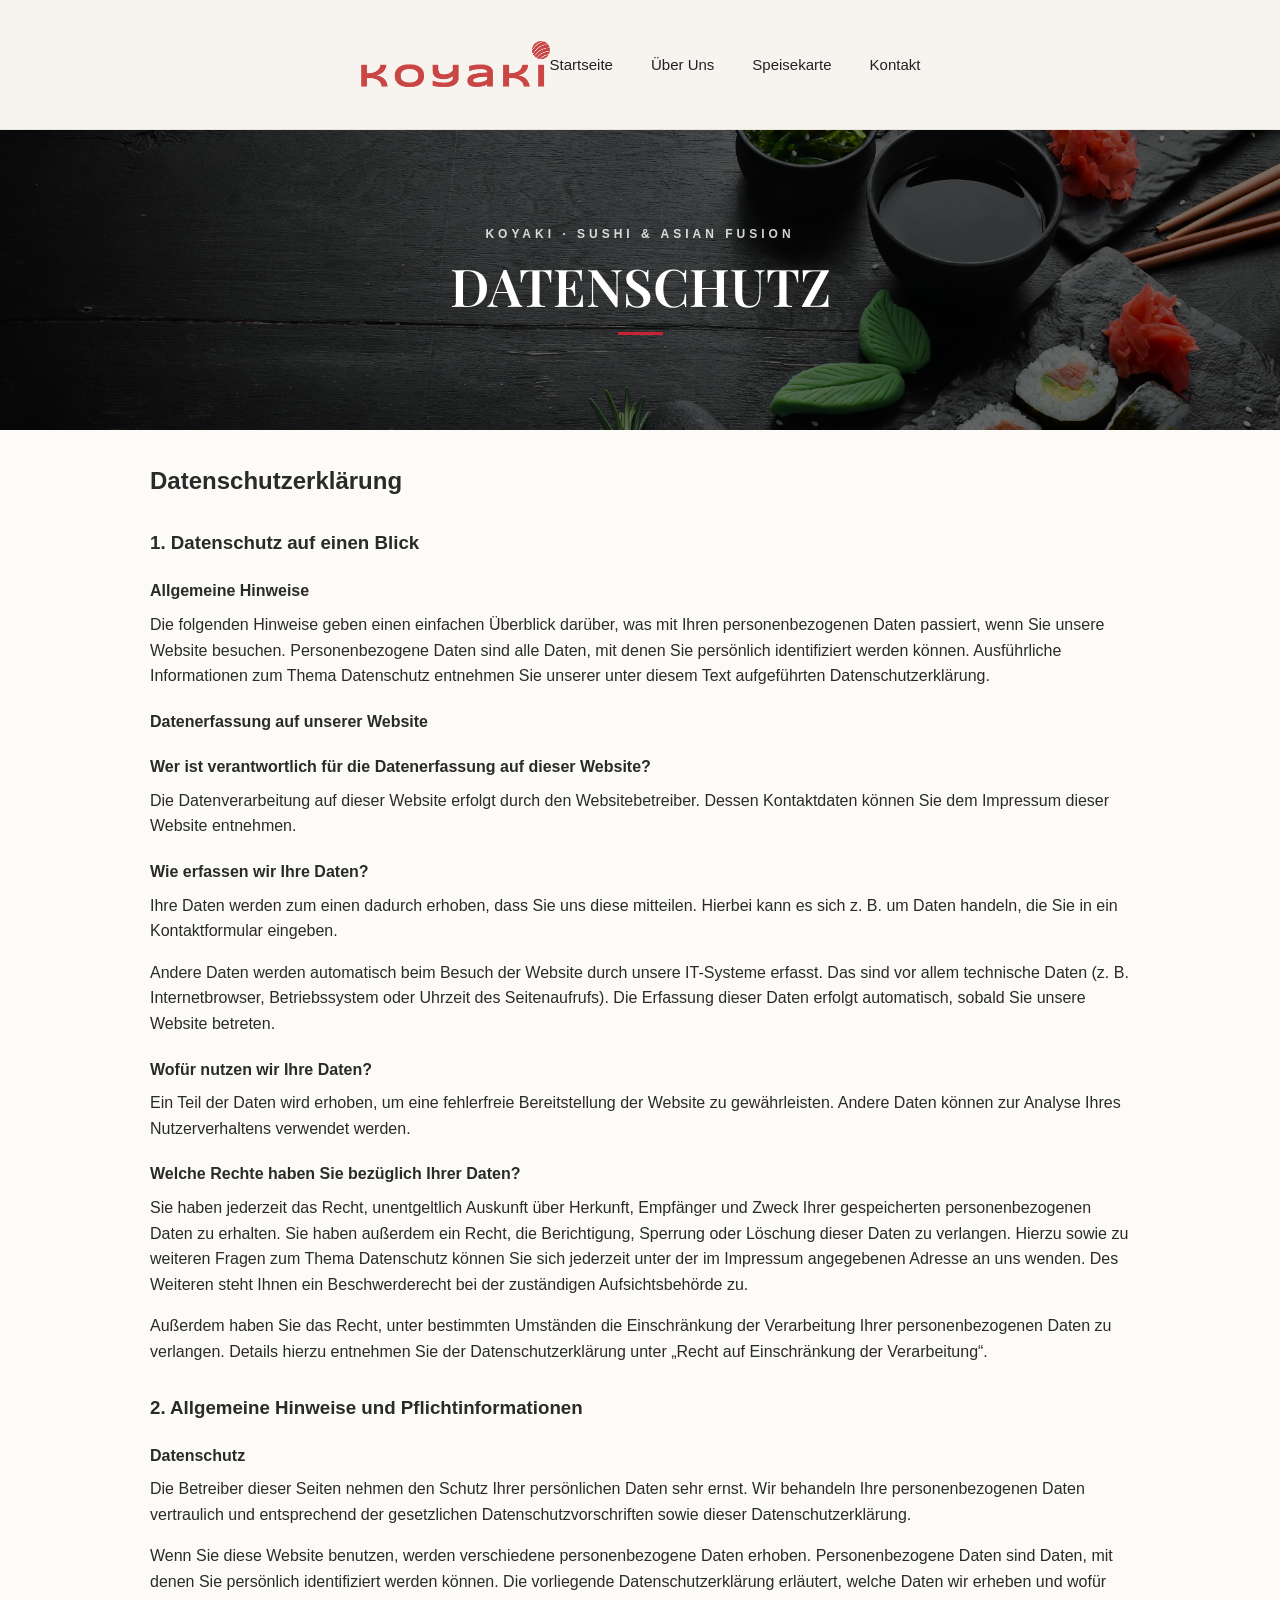
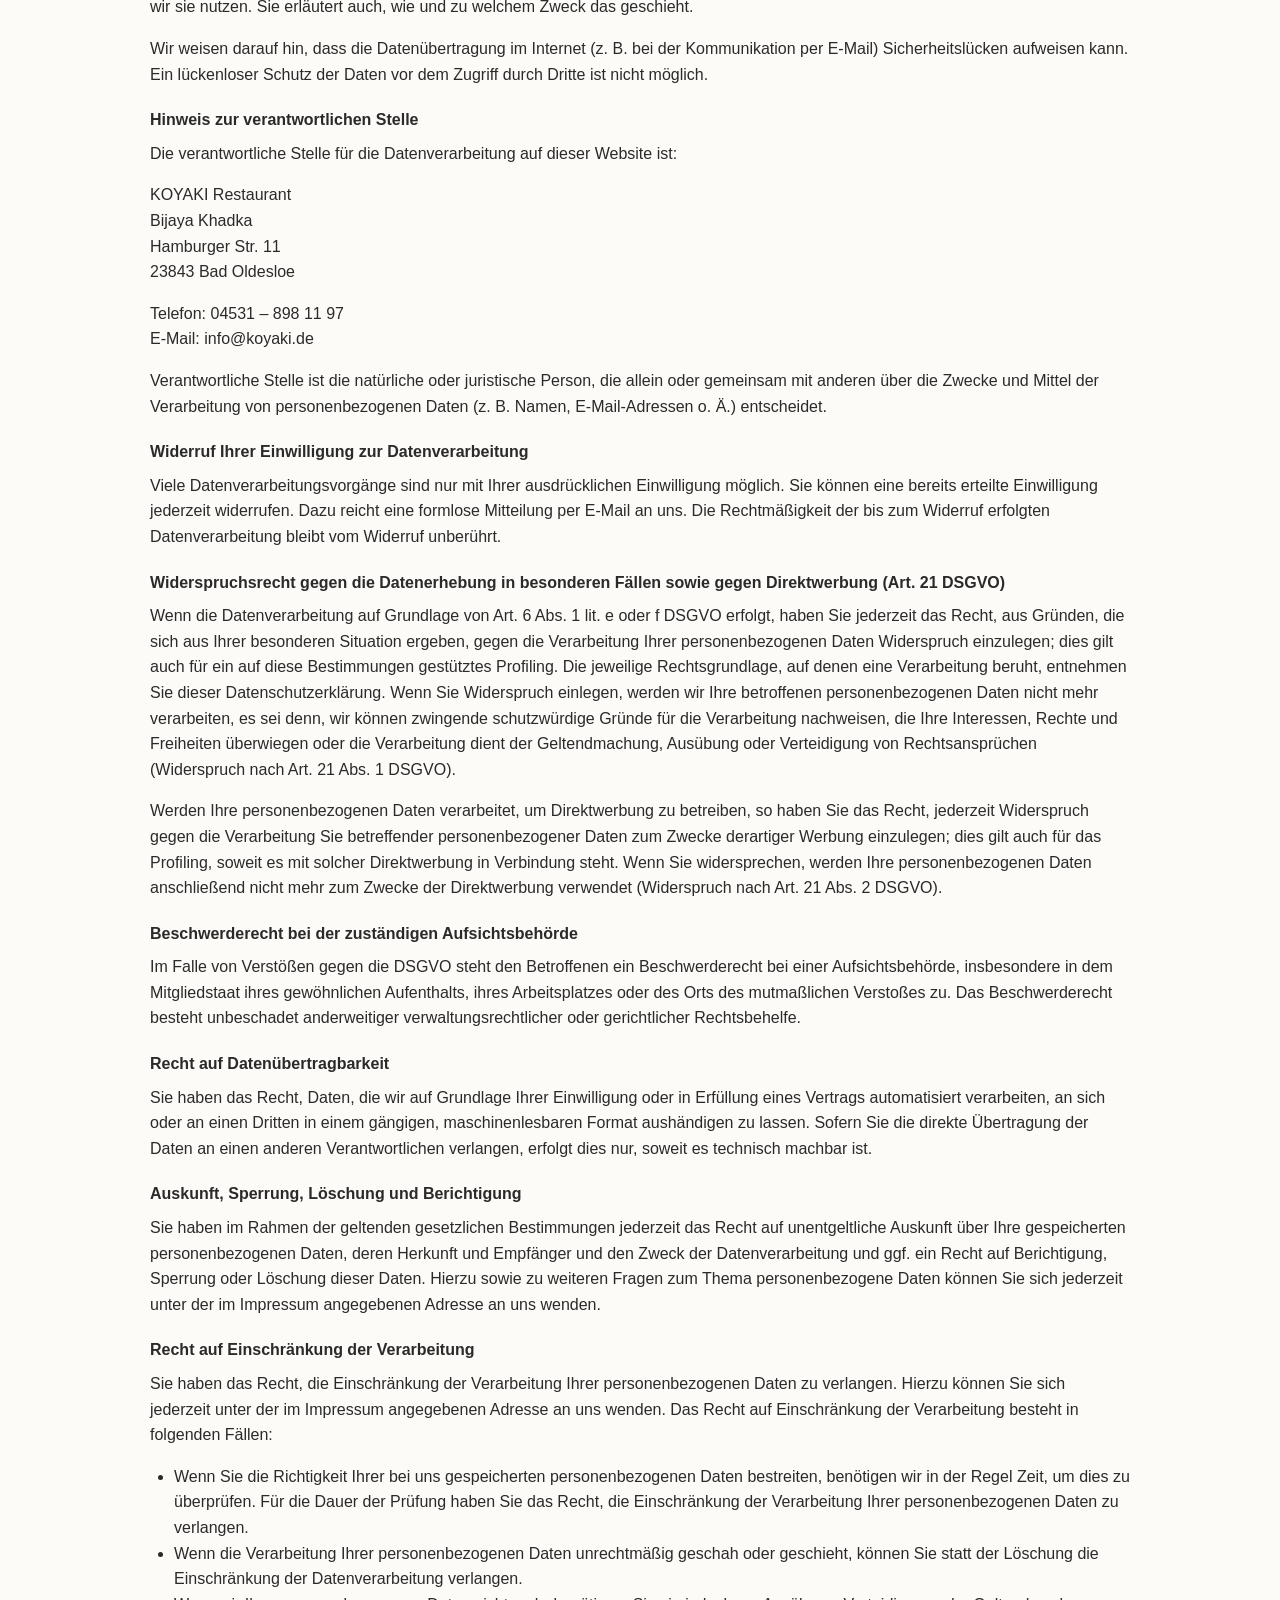
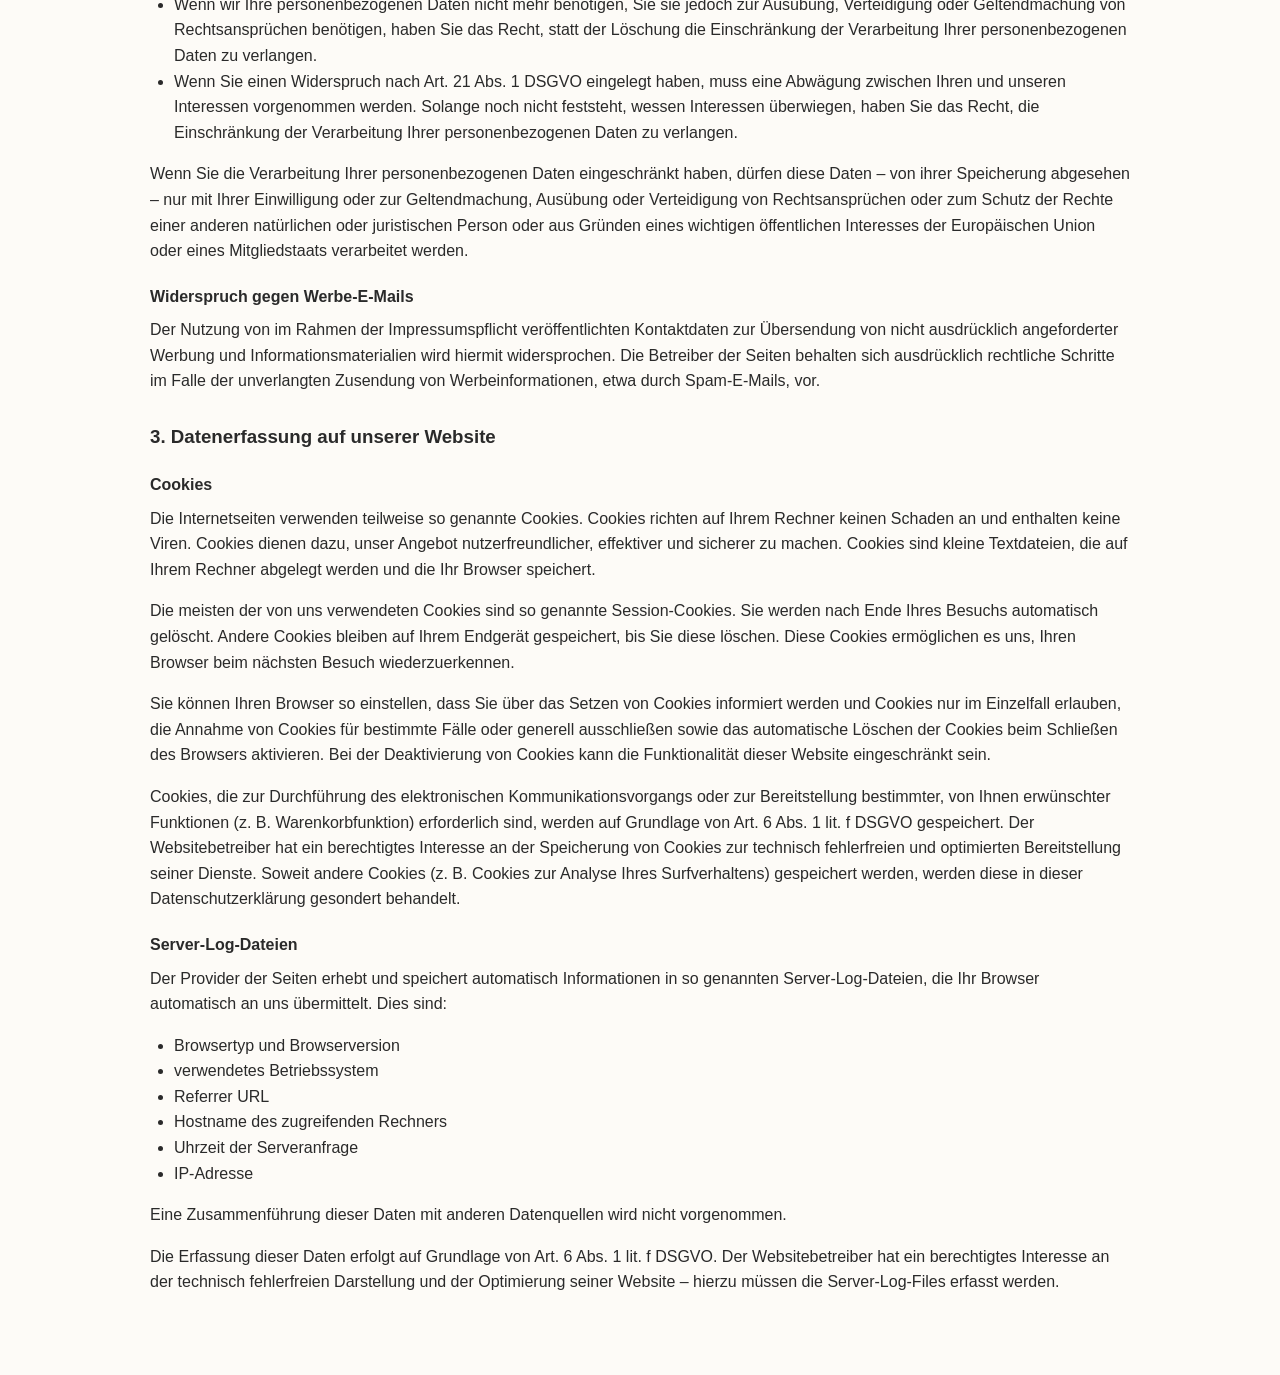
==== commit 86979fcc: "Update Koyaki website" ====
--- a/datenschutz.html
+++ b/datenschutz.html
@@ -1,120 +1,120 @@
-<!DOCTYPE html>
-<html lang="de">
-<head>
-  <meta charset="UTF-8">
-  <meta name="viewport" content="width=device-width, initial-scale=1.0">
-  <title>Datenschutzerkl&auml;rung &ndash; KOYAKI Restaurant</title>
-  <link rel="stylesheet" href="style.css">
-  <link href="https://fonts.googleapis.com/css2?family=Playfair+Display:wght@600;700&family=Poppins:wght@400;500;600&display=swap" rel="stylesheet">
-</head>
-<body>
-  <header class="legal-header">
-    <div class="legal-header-inner">
-      <a href="index.html" class="legal-logo">
-        <img src="images/koyaki-logo.png" alt="KOYAKI">
-      </a>
-
-      <nav class="legal-nav">
-        <a href="index.html">Startseite</a>
-        <a href="index.html#about">&Uuml;ber Uns</a>
-        <a href="index.html#speisekarte">Speisekarte</a>
-        <a href="index.html#kontakt">Kontakt</a>
-      </nav>
-    </div>
-  </header>
-
-  <section class="legal-hero">
-    <div class="legal-hero-overlay"></div>
-    <div class="legal-hero-content">
-      <p>KOYAKI &middot; SUSHI &amp; ASIAN FUSION</p>
-      <h1>DATENSCHUTZ</h1>
-    </div>
-  </section>
-
-  <main class="datenschutz-section">
-    <article class="datenschutz-content">
-      <h2>Datenschutzerkl&auml;rung</h2>
-
-      <h3>1. Datenschutz auf einen Blick</h3>
-      <h4>Allgemeine Hinweise</h4>
-      <p>Die folgenden Hinweise geben einen einfachen &Uuml;berblick dar&uuml;ber, was mit Ihren personenbezogenen Daten passiert, wenn Sie unsere Website besuchen. Personenbezogene Daten sind alle Daten, mit denen Sie pers&ouml;nlich identifiziert werden k&ouml;nnen. Ausf&uuml;hrliche Informationen zum Thema Datenschutz entnehmen Sie unserer unter diesem Text aufgef&uuml;hrten Datenschutzerkl&auml;rung.</p>
-
-      <h4>Datenerfassung auf unserer Website</h4>
-      <h4>Wer ist verantwortlich f&uuml;r die Datenerfassung auf dieser Website?</h4>
-      <p>Die Datenverarbeitung auf dieser Website erfolgt durch den Websitebetreiber. Dessen Kontaktdaten k&ouml;nnen Sie dem Impressum dieser Website entnehmen.</p>
-
-      <h4>Wie erfassen wir Ihre Daten?</h4>
-      <p>Ihre Daten werden zum einen dadurch erhoben, dass Sie uns diese mitteilen. Hierbei kann es sich z. B. um Daten handeln, die Sie in ein Kontaktformular eingeben.</p>
-      <p>Andere Daten werden automatisch beim Besuch der Website durch unsere IT-Systeme erfasst. Das sind vor allem technische Daten (z. B. Internetbrowser, Betriebssystem oder Uhrzeit des Seitenaufrufs). Die Erfassung dieser Daten erfolgt automatisch, sobald Sie unsere Website betreten.</p>
-
-      <h4>Wof&uuml;r nutzen wir Ihre Daten?</h4>
-      <p>Ein Teil der Daten wird erhoben, um eine fehlerfreie Bereitstellung der Website zu gew&auml;hrleisten. Andere Daten k&ouml;nnen zur Analyse Ihres Nutzerverhaltens verwendet werden.</p>
-
-      <h4>Welche Rechte haben Sie bez&uuml;glich Ihrer Daten?</h4>
-      <p>Sie haben jederzeit das Recht, unentgeltlich Auskunft &uuml;ber Herkunft, Empf&auml;nger und Zweck Ihrer gespeicherten personenbezogenen Daten zu erhalten. Sie haben au&szlig;erdem ein Recht, die Berichtigung, Sperrung oder L&ouml;schung dieser Daten zu verlangen. Hierzu sowie zu weiteren Fragen zum Thema Datenschutz k&ouml;nnen Sie sich jederzeit unter der im Impressum angegebenen Adresse an uns wenden. Des Weiteren steht Ihnen ein Beschwerderecht bei der zust&auml;ndigen Aufsichtsbeh&ouml;rde zu.</p>
-      <p>Au&szlig;erdem haben Sie das Recht, unter bestimmten Umst&auml;nden die Einschr&auml;nkung der Verarbeitung Ihrer personenbezogenen Daten zu verlangen. Details hierzu entnehmen Sie der Datenschutzerkl&auml;rung unter &bdquo;Recht auf Einschr&auml;nkung der Verarbeitung&ldquo;.</p>
-
-      <h3>2. Allgemeine Hinweise und Pflichtinformationen</h3>
-      <h4>Datenschutz</h4>
-      <p>Die Betreiber dieser Seiten nehmen den Schutz Ihrer pers&ouml;nlichen Daten sehr ernst. Wir behandeln Ihre personenbezogenen Daten vertraulich und entsprechend der gesetzlichen Datenschutzvorschriften sowie dieser Datenschutzerkl&auml;rung.</p>
-      <p>Wenn Sie diese Website benutzen, werden verschiedene personenbezogene Daten erhoben. Personenbezogene Daten sind Daten, mit denen Sie pers&ouml;nlich identifiziert werden k&ouml;nnen. Die vorliegende Datenschutzerkl&auml;rung erl&auml;utert, welche Daten wir erheben und wof&uuml;r wir sie nutzen. Sie erl&auml;utert auch, wie und zu welchem Zweck das geschieht.</p>
-      <p>Wir weisen darauf hin, dass die Daten&uuml;bertragung im Internet (z. B. bei der Kommunikation per E-Mail) Sicherheitsl&uuml;cken aufweisen kann. Ein l&uuml;ckenloser Schutz der Daten vor dem Zugriff durch Dritte ist nicht m&ouml;glich.</p>
-
-      <h4>Hinweis zur verantwortlichen Stelle</h4>
-      <p>Die verantwortliche Stelle f&uuml;r die Datenverarbeitung auf dieser Website ist:</p>
-      <p>KOYAKI Restaurant<br>Bijaya Khadka<br>Hamburger Str. 11<br>23843 Bad Oldesloe</p>
-      <p>Telefon: 04531 &ndash; 898 11 97<br>E-Mail: info@koyaki.de</p>
-      <p>Verantwortliche Stelle ist die nat&uuml;rliche oder juristische Person, die allein oder gemeinsam mit anderen &uuml;ber die Zwecke und Mittel der Verarbeitung von personenbezogenen Daten (z. B. Namen, E-Mail-Adressen o. &Auml;.) entscheidet.</p>
-
-      <h4>Widerruf Ihrer Einwilligung zur Datenverarbeitung</h4>
-      <p>Viele Datenverarbeitungsvorg&auml;nge sind nur mit Ihrer ausdr&uuml;cklichen Einwilligung m&ouml;glich. Sie k&ouml;nnen eine bereits erteilte Einwilligung jederzeit widerrufen. Dazu reicht eine formlose Mitteilung per E-Mail an uns. Die Rechtm&auml;&szlig;igkeit der bis zum Widerruf erfolgten Datenverarbeitung bleibt vom Widerruf unber&uuml;hrt.</p>
-
-      <h4>Widerspruchsrecht gegen die Datenerhebung in besonderen F&auml;llen sowie gegen Direktwerbung (Art. 21 DSGVO)</h4>
-      <p>Wenn die Datenverarbeitung auf Grundlage von Art. 6 Abs. 1 lit. e oder f DSGVO erfolgt, haben Sie jederzeit das Recht, aus Gr&uuml;nden, die sich aus Ihrer besonderen Situation ergeben, gegen die Verarbeitung Ihrer personenbezogenen Daten Widerspruch einzulegen; dies gilt auch f&uuml;r ein auf diese Bestimmungen gest&uuml;tztes Profiling. Die jeweilige Rechtsgrundlage, auf denen eine Verarbeitung beruht, entnehmen Sie dieser Datenschutzerkl&auml;rung. Wenn Sie Widerspruch einlegen, werden wir Ihre betroffenen personenbezogenen Daten nicht mehr verarbeiten, es sei denn, wir k&ouml;nnen zwingende schutzw&uuml;rdige Gr&uuml;nde f&uuml;r die Verarbeitung nachweisen, die Ihre Interessen, Rechte und Freiheiten &uuml;berwiegen oder die Verarbeitung dient der Geltendmachung, Aus&uuml;bung oder Verteidigung von Rechtsanspr&uuml;chen (Widerspruch nach Art. 21 Abs. 1 DSGVO).</p>
-      <p>Werden Ihre personenbezogenen Daten verarbeitet, um Direktwerbung zu betreiben, so haben Sie das Recht, jederzeit Widerspruch gegen die Verarbeitung Sie betreffender personenbezogener Daten zum Zwecke derartiger Werbung einzulegen; dies gilt auch f&uuml;r das Profiling, soweit es mit solcher Direktwerbung in Verbindung steht. Wenn Sie widersprechen, werden Ihre personenbezogenen Daten anschlie&szlig;end nicht mehr zum Zwecke der Direktwerbung verwendet (Widerspruch nach Art. 21 Abs. 2 DSGVO).</p>
-
-      <h4>Beschwerderecht bei der zust&auml;ndigen Aufsichtsbeh&ouml;rde</h4>
-      <p>Im Falle von Verst&ouml;&szlig;en gegen die DSGVO steht den Betroffenen ein Beschwerderecht bei einer Aufsichtsbeh&ouml;rde, insbesondere in dem Mitgliedstaat ihres gew&ouml;hnlichen Aufenthalts, ihres Arbeitsplatzes oder des Orts des mutma&szlig;lichen Versto&szlig;es zu. Das Beschwerderecht besteht unbeschadet anderweitiger verwaltungsrechtlicher oder gerichtlicher Rechtsbehelfe.</p>
-
-      <h4>Recht auf Daten&uuml;bertragbarkeit</h4>
-      <p>Sie haben das Recht, Daten, die wir auf Grundlage Ihrer Einwilligung oder in Erf&uuml;llung eines Vertrags automatisiert verarbeiten, an sich oder an einen Dritten in einem g&auml;ngigen, maschinenlesbaren Format aush&auml;ndigen zu lassen. Sofern Sie die direkte &Uuml;bertragung der Daten an einen anderen Verantwortlichen verlangen, erfolgt dies nur, soweit es technisch machbar ist.</p>
-
-      <h4>Auskunft, Sperrung, L&ouml;schung und Berichtigung</h4>
-      <p>Sie haben im Rahmen der geltenden gesetzlichen Bestimmungen jederzeit das Recht auf unentgeltliche Auskunft &uuml;ber Ihre gespeicherten personenbezogenen Daten, deren Herkunft und Empf&auml;nger und den Zweck der Datenverarbeitung und ggf. ein Recht auf Berichtigung, Sperrung oder L&ouml;schung dieser Daten. Hierzu sowie zu weiteren Fragen zum Thema personenbezogene Daten k&ouml;nnen Sie sich jederzeit unter der im Impressum angegebenen Adresse an uns wenden.</p>
-
-      <h4>Recht auf Einschr&auml;nkung der Verarbeitung</h4>
-      <p>Sie haben das Recht, die Einschr&auml;nkung der Verarbeitung Ihrer personenbezogenen Daten zu verlangen. Hierzu k&ouml;nnen Sie sich jederzeit unter der im Impressum angegebenen Adresse an uns wenden. Das Recht auf Einschr&auml;nkung der Verarbeitung besteht in folgenden F&auml;llen:</p>
-      <ul>
-        <li>Wenn Sie die Richtigkeit Ihrer bei uns gespeicherten personenbezogenen Daten bestreiten, ben&ouml;tigen wir in der Regel Zeit, um dies zu &uuml;berpr&uuml;fen. F&uuml;r die Dauer der Pr&uuml;fung haben Sie das Recht, die Einschr&auml;nkung der Verarbeitung Ihrer personenbezogenen Daten zu verlangen.</li>
-        <li>Wenn die Verarbeitung Ihrer personenbezogenen Daten unrechtm&auml;&szlig;ig geschah oder geschieht, k&ouml;nnen Sie statt der L&ouml;schung die Einschr&auml;nkung der Datenverarbeitung verlangen.</li>
-        <li>Wenn wir Ihre personenbezogenen Daten nicht mehr ben&ouml;tigen, Sie sie jedoch zur Aus&uuml;bung, Verteidigung oder Geltendmachung von Rechtsanspr&uuml;chen ben&ouml;tigen, haben Sie das Recht, statt der L&ouml;schung die Einschr&auml;nkung der Verarbeitung Ihrer personenbezogenen Daten zu verlangen.</li>
-        <li>Wenn Sie einen Widerspruch nach Art. 21 Abs. 1 DSGVO eingelegt haben, muss eine Abw&auml;gung zwischen Ihren und unseren Interessen vorgenommen werden. Solange noch nicht feststeht, wessen Interessen &uuml;berwiegen, haben Sie das Recht, die Einschr&auml;nkung der Verarbeitung Ihrer personenbezogenen Daten zu verlangen.</li>
-      </ul>
-      <p>Wenn Sie die Verarbeitung Ihrer personenbezogenen Daten eingeschr&auml;nkt haben, d&uuml;rfen diese Daten &ndash; von ihrer Speicherung abgesehen &ndash; nur mit Ihrer Einwilligung oder zur Geltendmachung, Aus&uuml;bung oder Verteidigung von Rechtsanspr&uuml;chen oder zum Schutz der Rechte einer anderen nat&uuml;rlichen oder juristischen Person oder aus Gr&uuml;nden eines wichtigen &ouml;ffentlichen Interesses der Europ&auml;ischen Union oder eines Mitgliedstaats verarbeitet werden.</p>
-
-      <h4>Widerspruch gegen Werbe-E-Mails</h4>
-      <p>Der Nutzung von im Rahmen der Impressumspflicht ver&ouml;ffentlichten Kontaktdaten zur &Uuml;bersendung von nicht ausdr&uuml;cklich angeforderter Werbung und Informationsmaterialien wird hiermit widersprochen. Die Betreiber der Seiten behalten sich ausdr&uuml;cklich rechtliche Schritte im Falle der unverlangten Zusendung von Werbeinformationen, etwa durch Spam-E-Mails, vor.</p>
-
-      <h3>3. Datenerfassung auf unserer Website</h3>
-      <h4>Cookies</h4>
-      <p>Die Internetseiten verwenden teilweise so genannte Cookies. Cookies richten auf Ihrem Rechner keinen Schaden an und enthalten keine Viren. Cookies dienen dazu, unser Angebot nutzerfreundlicher, effektiver und sicherer zu machen. Cookies sind kleine Textdateien, die auf Ihrem Rechner abgelegt werden und die Ihr Browser speichert.</p>
-      <p>Die meisten der von uns verwendeten Cookies sind so genannte Session-Cookies. Sie werden nach Ende Ihres Besuchs automatisch gel&ouml;scht. Andere Cookies bleiben auf Ihrem Endger&auml;t gespeichert, bis Sie diese l&ouml;schen. Diese Cookies erm&ouml;glichen es uns, Ihren Browser beim n&auml;chsten Besuch wiederzuerkennen.</p>
-      <p>Sie k&ouml;nnen Ihren Browser so einstellen, dass Sie &uuml;ber das Setzen von Cookies informiert werden und Cookies nur im Einzelfall erlauben, die Annahme von Cookies f&uuml;r bestimmte F&auml;lle oder generell ausschlie&szlig;en sowie das automatische L&ouml;schen der Cookies beim Schlie&szlig;en des Browsers aktivieren. Bei der Deaktivierung von Cookies kann die Funktionalit&auml;t dieser Website eingeschr&auml;nkt sein.</p>
-      <p>Cookies, die zur Durchf&uuml;hrung des elektronischen Kommunikationsvorgangs oder zur Bereitstellung bestimmter, von Ihnen erw&uuml;nschter Funktionen (z. B. Warenkorbfunktion) erforderlich sind, werden auf Grundlage von Art. 6 Abs. 1 lit. f DSGVO gespeichert. Der Websitebetreiber hat ein berechtigtes Interesse an der Speicherung von Cookies zur technisch fehlerfreien und optimierten Bereitstellung seiner Dienste. Soweit andere Cookies (z. B. Cookies zur Analyse Ihres Surfverhaltens) gespeichert werden, werden diese in dieser Datenschutzerkl&auml;rung gesondert behandelt.</p>
-
-      <h4>Server-Log-Dateien</h4>
-      <p>Der Provider der Seiten erhebt und speichert automatisch Informationen in so genannten Server-Log-Dateien, die Ihr Browser automatisch an uns &uuml;bermittelt. Dies sind:</p>
-      <ul>
-        <li>Browsertyp und Browserversion</li>
-        <li>verwendetes Betriebssystem</li>
-        <li>Referrer URL</li>
-        <li>Hostname des zugreifenden Rechners</li>
-        <li>Uhrzeit der Serveranfrage</li>
-        <li>IP-Adresse</li>
-      </ul>
-      <p>Eine Zusammenf&uuml;hrung dieser Daten mit anderen Datenquellen wird nicht vorgenommen.</p>
-      <p>Die Erfassung dieser Daten erfolgt auf Grundlage von Art. 6 Abs. 1 lit. f DSGVO. Der Websitebetreiber hat ein berechtigtes Interesse an der technisch fehlerfreien Darstellung und der Optimierung seiner Website &ndash; hierzu m&uuml;ssen die Server-Log-Files erfasst werden.</p>
-    </article>
-  </main>
-</body>
-</html>
+<!DOCTYPE html>
+<html lang="de">
+<head>
+  <meta charset="UTF-8">
+  <meta name="viewport" content="width=device-width, initial-scale=1.0">
+  <title>Datenschutzerkl&auml;rung &ndash; KOYAKI Restaurant</title>
+  <link rel="stylesheet" href="style.css">
+  <link href="https://fonts.googleapis.com/css2?family=Playfair+Display:wght@600;700&family=Poppins:wght@400;500;600&display=swap" rel="stylesheet">
+</head>
+<body>
+  <header class="legal-header">
+    <div class="legal-header-inner">
+      <a href="index.html" class="legal-logo">
+        <img src="images/koyaki-logo.png" alt="KOYAKI">
+      </a>
+
+      <nav class="legal-nav">
+        <a href="index.html">Startseite</a>
+        <a href="index.html#about">&Uuml;ber Uns</a>
+        <a href="index.html#speisekarte">Speisekarte</a>
+        <a href="index.html#kontakt">Kontakt</a>
+      </nav>
+    </div>
+  </header>
+
+  <section class="legal-hero">
+    <div class="legal-hero-overlay"></div>
+    <div class="legal-hero-content">
+      <p>KOYAKI &middot; SUSHI &amp; ASIAN FUSION</p>
+      <h1>DATENSCHUTZ</h1>
+    </div>
+  </section>
+
+  <main class="datenschutz-section">
+    <article class="datenschutz-content">
+      <h2>Datenschutzerkl&auml;rung</h2>
+
+      <h3>1. Datenschutz auf einen Blick</h3>
+      <h4>Allgemeine Hinweise</h4>
+      <p>Die folgenden Hinweise geben einen einfachen &Uuml;berblick dar&uuml;ber, was mit Ihren personenbezogenen Daten passiert, wenn Sie unsere Website besuchen. Personenbezogene Daten sind alle Daten, mit denen Sie pers&ouml;nlich identifiziert werden k&ouml;nnen. Ausf&uuml;hrliche Informationen zum Thema Datenschutz entnehmen Sie unserer unter diesem Text aufgef&uuml;hrten Datenschutzerkl&auml;rung.</p>
+
+      <h4>Datenerfassung auf unserer Website</h4>
+      <h4>Wer ist verantwortlich f&uuml;r die Datenerfassung auf dieser Website?</h4>
+      <p>Die Datenverarbeitung auf dieser Website erfolgt durch den Websitebetreiber. Dessen Kontaktdaten k&ouml;nnen Sie dem Impressum dieser Website entnehmen.</p>
+
+      <h4>Wie erfassen wir Ihre Daten?</h4>
+      <p>Ihre Daten werden zum einen dadurch erhoben, dass Sie uns diese mitteilen. Hierbei kann es sich z. B. um Daten handeln, die Sie in ein Kontaktformular eingeben.</p>
+      <p>Andere Daten werden automatisch beim Besuch der Website durch unsere IT-Systeme erfasst. Das sind vor allem technische Daten (z. B. Internetbrowser, Betriebssystem oder Uhrzeit des Seitenaufrufs). Die Erfassung dieser Daten erfolgt automatisch, sobald Sie unsere Website betreten.</p>
+
+      <h4>Wof&uuml;r nutzen wir Ihre Daten?</h4>
+      <p>Ein Teil der Daten wird erhoben, um eine fehlerfreie Bereitstellung der Website zu gew&auml;hrleisten. Andere Daten k&ouml;nnen zur Analyse Ihres Nutzerverhaltens verwendet werden.</p>
+
+      <h4>Welche Rechte haben Sie bez&uuml;glich Ihrer Daten?</h4>
+      <p>Sie haben jederzeit das Recht, unentgeltlich Auskunft &uuml;ber Herkunft, Empf&auml;nger und Zweck Ihrer gespeicherten personenbezogenen Daten zu erhalten. Sie haben au&szlig;erdem ein Recht, die Berichtigung, Sperrung oder L&ouml;schung dieser Daten zu verlangen. Hierzu sowie zu weiteren Fragen zum Thema Datenschutz k&ouml;nnen Sie sich jederzeit unter der im Impressum angegebenen Adresse an uns wenden. Des Weiteren steht Ihnen ein Beschwerderecht bei der zust&auml;ndigen Aufsichtsbeh&ouml;rde zu.</p>
+      <p>Au&szlig;erdem haben Sie das Recht, unter bestimmten Umst&auml;nden die Einschr&auml;nkung der Verarbeitung Ihrer personenbezogenen Daten zu verlangen. Details hierzu entnehmen Sie der Datenschutzerkl&auml;rung unter &bdquo;Recht auf Einschr&auml;nkung der Verarbeitung&ldquo;.</p>
+
+      <h3>2. Allgemeine Hinweise und Pflichtinformationen</h3>
+      <h4>Datenschutz</h4>
+      <p>Die Betreiber dieser Seiten nehmen den Schutz Ihrer pers&ouml;nlichen Daten sehr ernst. Wir behandeln Ihre personenbezogenen Daten vertraulich und entsprechend der gesetzlichen Datenschutzvorschriften sowie dieser Datenschutzerkl&auml;rung.</p>
+      <p>Wenn Sie diese Website benutzen, werden verschiedene personenbezogene Daten erhoben. Personenbezogene Daten sind Daten, mit denen Sie pers&ouml;nlich identifiziert werden k&ouml;nnen. Die vorliegende Datenschutzerkl&auml;rung erl&auml;utert, welche Daten wir erheben und wof&uuml;r wir sie nutzen. Sie erl&auml;utert auch, wie und zu welchem Zweck das geschieht.</p>
+      <p>Wir weisen darauf hin, dass die Daten&uuml;bertragung im Internet (z. B. bei der Kommunikation per E-Mail) Sicherheitsl&uuml;cken aufweisen kann. Ein l&uuml;ckenloser Schutz der Daten vor dem Zugriff durch Dritte ist nicht m&ouml;glich.</p>
+
+      <h4>Hinweis zur verantwortlichen Stelle</h4>
+      <p>Die verantwortliche Stelle f&uuml;r die Datenverarbeitung auf dieser Website ist:</p>
+      <p>KOYAKI Restaurant<br>Bijaya Khadka<br>Hamburger Str. 11<br>23843 Bad Oldesloe</p>
+      <p>Telefon: 04531 &ndash; 898 11 97<br>E-Mail: info@koyaki.de</p>
+      <p>Verantwortliche Stelle ist die nat&uuml;rliche oder juristische Person, die allein oder gemeinsam mit anderen &uuml;ber die Zwecke und Mittel der Verarbeitung von personenbezogenen Daten (z. B. Namen, E-Mail-Adressen o. &Auml;.) entscheidet.</p>
+
+      <h4>Widerruf Ihrer Einwilligung zur Datenverarbeitung</h4>
+      <p>Viele Datenverarbeitungsvorg&auml;nge sind nur mit Ihrer ausdr&uuml;cklichen Einwilligung m&ouml;glich. Sie k&ouml;nnen eine bereits erteilte Einwilligung jederzeit widerrufen. Dazu reicht eine formlose Mitteilung per E-Mail an uns. Die Rechtm&auml;&szlig;igkeit der bis zum Widerruf erfolgten Datenverarbeitung bleibt vom Widerruf unber&uuml;hrt.</p>
+
+      <h4>Widerspruchsrecht gegen die Datenerhebung in besonderen F&auml;llen sowie gegen Direktwerbung (Art. 21 DSGVO)</h4>
+      <p>Wenn die Datenverarbeitung auf Grundlage von Art. 6 Abs. 1 lit. e oder f DSGVO erfolgt, haben Sie jederzeit das Recht, aus Gr&uuml;nden, die sich aus Ihrer besonderen Situation ergeben, gegen die Verarbeitung Ihrer personenbezogenen Daten Widerspruch einzulegen; dies gilt auch f&uuml;r ein auf diese Bestimmungen gest&uuml;tztes Profiling. Die jeweilige Rechtsgrundlage, auf denen eine Verarbeitung beruht, entnehmen Sie dieser Datenschutzerkl&auml;rung. Wenn Sie Widerspruch einlegen, werden wir Ihre betroffenen personenbezogenen Daten nicht mehr verarbeiten, es sei denn, wir k&ouml;nnen zwingende schutzw&uuml;rdige Gr&uuml;nde f&uuml;r die Verarbeitung nachweisen, die Ihre Interessen, Rechte und Freiheiten &uuml;berwiegen oder die Verarbeitung dient der Geltendmachung, Aus&uuml;bung oder Verteidigung von Rechtsanspr&uuml;chen (Widerspruch nach Art. 21 Abs. 1 DSGVO).</p>
+      <p>Werden Ihre personenbezogenen Daten verarbeitet, um Direktwerbung zu betreiben, so haben Sie das Recht, jederzeit Widerspruch gegen die Verarbeitung Sie betreffender personenbezogener Daten zum Zwecke derartiger Werbung einzulegen; dies gilt auch f&uuml;r das Profiling, soweit es mit solcher Direktwerbung in Verbindung steht. Wenn Sie widersprechen, werden Ihre personenbezogenen Daten anschlie&szlig;end nicht mehr zum Zwecke der Direktwerbung verwendet (Widerspruch nach Art. 21 Abs. 2 DSGVO).</p>
+
+      <h4>Beschwerderecht bei der zust&auml;ndigen Aufsichtsbeh&ouml;rde</h4>
+      <p>Im Falle von Verst&ouml;&szlig;en gegen die DSGVO steht den Betroffenen ein Beschwerderecht bei einer Aufsichtsbeh&ouml;rde, insbesondere in dem Mitgliedstaat ihres gew&ouml;hnlichen Aufenthalts, ihres Arbeitsplatzes oder des Orts des mutma&szlig;lichen Versto&szlig;es zu. Das Beschwerderecht besteht unbeschadet anderweitiger verwaltungsrechtlicher oder gerichtlicher Rechtsbehelfe.</p>
+
+      <h4>Recht auf Daten&uuml;bertragbarkeit</h4>
+      <p>Sie haben das Recht, Daten, die wir auf Grundlage Ihrer Einwilligung oder in Erf&uuml;llung eines Vertrags automatisiert verarbeiten, an sich oder an einen Dritten in einem g&auml;ngigen, maschinenlesbaren Format aush&auml;ndigen zu lassen. Sofern Sie die direkte &Uuml;bertragung der Daten an einen anderen Verantwortlichen verlangen, erfolgt dies nur, soweit es technisch machbar ist.</p>
+
+      <h4>Auskunft, Sperrung, L&ouml;schung und Berichtigung</h4>
+      <p>Sie haben im Rahmen der geltenden gesetzlichen Bestimmungen jederzeit das Recht auf unentgeltliche Auskunft &uuml;ber Ihre gespeicherten personenbezogenen Daten, deren Herkunft und Empf&auml;nger und den Zweck der Datenverarbeitung und ggf. ein Recht auf Berichtigung, Sperrung oder L&ouml;schung dieser Daten. Hierzu sowie zu weiteren Fragen zum Thema personenbezogene Daten k&ouml;nnen Sie sich jederzeit unter der im Impressum angegebenen Adresse an uns wenden.</p>
+
+      <h4>Recht auf Einschr&auml;nkung der Verarbeitung</h4>
+      <p>Sie haben das Recht, die Einschr&auml;nkung der Verarbeitung Ihrer personenbezogenen Daten zu verlangen. Hierzu k&ouml;nnen Sie sich jederzeit unter der im Impressum angegebenen Adresse an uns wenden. Das Recht auf Einschr&auml;nkung der Verarbeitung besteht in folgenden F&auml;llen:</p>
+      <ul>
+        <li>Wenn Sie die Richtigkeit Ihrer bei uns gespeicherten personenbezogenen Daten bestreiten, ben&ouml;tigen wir in der Regel Zeit, um dies zu &uuml;berpr&uuml;fen. F&uuml;r die Dauer der Pr&uuml;fung haben Sie das Recht, die Einschr&auml;nkung der Verarbeitung Ihrer personenbezogenen Daten zu verlangen.</li>
+        <li>Wenn die Verarbeitung Ihrer personenbezogenen Daten unrechtm&auml;&szlig;ig geschah oder geschieht, k&ouml;nnen Sie statt der L&ouml;schung die Einschr&auml;nkung der Datenverarbeitung verlangen.</li>
+        <li>Wenn wir Ihre personenbezogenen Daten nicht mehr ben&ouml;tigen, Sie sie jedoch zur Aus&uuml;bung, Verteidigung oder Geltendmachung von Rechtsanspr&uuml;chen ben&ouml;tigen, haben Sie das Recht, statt der L&ouml;schung die Einschr&auml;nkung der Verarbeitung Ihrer personenbezogenen Daten zu verlangen.</li>
+        <li>Wenn Sie einen Widerspruch nach Art. 21 Abs. 1 DSGVO eingelegt haben, muss eine Abw&auml;gung zwischen Ihren und unseren Interessen vorgenommen werden. Solange noch nicht feststeht, wessen Interessen &uuml;berwiegen, haben Sie das Recht, die Einschr&auml;nkung der Verarbeitung Ihrer personenbezogenen Daten zu verlangen.</li>
+      </ul>
+      <p>Wenn Sie die Verarbeitung Ihrer personenbezogenen Daten eingeschr&auml;nkt haben, d&uuml;rfen diese Daten &ndash; von ihrer Speicherung abgesehen &ndash; nur mit Ihrer Einwilligung oder zur Geltendmachung, Aus&uuml;bung oder Verteidigung von Rechtsanspr&uuml;chen oder zum Schutz der Rechte einer anderen nat&uuml;rlichen oder juristischen Person oder aus Gr&uuml;nden eines wichtigen &ouml;ffentlichen Interesses der Europ&auml;ischen Union oder eines Mitgliedstaats verarbeitet werden.</p>
+
+      <h4>Widerspruch gegen Werbe-E-Mails</h4>
+      <p>Der Nutzung von im Rahmen der Impressumspflicht ver&ouml;ffentlichten Kontaktdaten zur &Uuml;bersendung von nicht ausdr&uuml;cklich angeforderter Werbung und Informationsmaterialien wird hiermit widersprochen. Die Betreiber der Seiten behalten sich ausdr&uuml;cklich rechtliche Schritte im Falle der unverlangten Zusendung von Werbeinformationen, etwa durch Spam-E-Mails, vor.</p>
+
+      <h3>3. Datenerfassung auf unserer Website</h3>
+      <h4>Cookies</h4>
+      <p>Die Internetseiten verwenden teilweise so genannte Cookies. Cookies richten auf Ihrem Rechner keinen Schaden an und enthalten keine Viren. Cookies dienen dazu, unser Angebot nutzerfreundlicher, effektiver und sicherer zu machen. Cookies sind kleine Textdateien, die auf Ihrem Rechner abgelegt werden und die Ihr Browser speichert.</p>
+      <p>Die meisten der von uns verwendeten Cookies sind so genannte Session-Cookies. Sie werden nach Ende Ihres Besuchs automatisch gel&ouml;scht. Andere Cookies bleiben auf Ihrem Endger&auml;t gespeichert, bis Sie diese l&ouml;schen. Diese Cookies erm&ouml;glichen es uns, Ihren Browser beim n&auml;chsten Besuch wiederzuerkennen.</p>
+      <p>Sie k&ouml;nnen Ihren Browser so einstellen, dass Sie &uuml;ber das Setzen von Cookies informiert werden und Cookies nur im Einzelfall erlauben, die Annahme von Cookies f&uuml;r bestimmte F&auml;lle oder generell ausschlie&szlig;en sowie das automatische L&ouml;schen der Cookies beim Schlie&szlig;en des Browsers aktivieren. Bei der Deaktivierung von Cookies kann die Funktionalit&auml;t dieser Website eingeschr&auml;nkt sein.</p>
+      <p>Cookies, die zur Durchf&uuml;hrung des elektronischen Kommunikationsvorgangs oder zur Bereitstellung bestimmter, von Ihnen erw&uuml;nschter Funktionen (z. B. Warenkorbfunktion) erforderlich sind, werden auf Grundlage von Art. 6 Abs. 1 lit. f DSGVO gespeichert. Der Websitebetreiber hat ein berechtigtes Interesse an der Speicherung von Cookies zur technisch fehlerfreien und optimierten Bereitstellung seiner Dienste. Soweit andere Cookies (z. B. Cookies zur Analyse Ihres Surfverhaltens) gespeichert werden, werden diese in dieser Datenschutzerkl&auml;rung gesondert behandelt.</p>
+
+      <h4>Server-Log-Dateien</h4>
+      <p>Der Provider der Seiten erhebt und speichert automatisch Informationen in so genannten Server-Log-Dateien, die Ihr Browser automatisch an uns &uuml;bermittelt. Dies sind:</p>
+      <ul>
+        <li>Browsertyp und Browserversion</li>
+        <li>verwendetes Betriebssystem</li>
+        <li>Referrer URL</li>
+        <li>Hostname des zugreifenden Rechners</li>
+        <li>Uhrzeit der Serveranfrage</li>
+        <li>IP-Adresse</li>
+      </ul>
+      <p>Eine Zusammenf&uuml;hrung dieser Daten mit anderen Datenquellen wird nicht vorgenommen.</p>
+      <p>Die Erfassung dieser Daten erfolgt auf Grundlage von Art. 6 Abs. 1 lit. f DSGVO. Der Websitebetreiber hat ein berechtigtes Interesse an der technisch fehlerfreien Darstellung und der Optimierung seiner Website &ndash; hierzu m&uuml;ssen die Server-Log-Files erfasst werden.</p>
+    </article>
+  </main>
+</body>
+</html>
--- a/style.css
+++ b/style.css
@@ -1,3150 +1,3285 @@
-﻿/* =====================================================
-   GLOBAL & VARS
-===================================================== */
-:root {
-  --bg-cream: #fdfbf7;
-  --bg-dark: #121212;
-  --bg-card-dark: #1e1e1e;
-  --text-main: #2a2a2a;
-  --text-muted: #666666;
-  --accent-red: #b82823;
-  --accent-gold: #c99857;
-  --font-serif: "Playfair Display", Georgia, serif;
-  --font-sans: "Plus Jakarta Sans", sans-serif;
-}
-
-* {
-  box-sizing: border-box;
-  margin: 0;
-  padding: 0;
-}
-
-body {
-  font-family: var(--font-sans);
-  background-color: var(--bg-cream);
-  color: var(--text-main);
-  line-height: 1.6;
-}
-
-.container {
-  max-width: 1140px;
-  margin: 0 auto;
-  padding: 0 20px;
-}
-
-a {
-  text-decoration: none;
-  color: inherit;
-}
-
-/* BUTTONS */
-.btn {
-  display: inline-flex;
-  align-items: center;
-  gap: 8px;
-  padding: 12px 28px;
-  border-radius: 25px;
-  font-weight: 600;
-  font-size: 0.9rem;
-  transition: all 0.3s ease;
-  cursor: pointer;
-  border: none;
-}
-
-.btn-primary {
-  background-color: var(--accent-red);
-  color: #fff;
-}
-
-.btn-primary:hover {
-  background-color: #961e1a;
-}
-
-.btn-outline {
-  background: transparent;
-  border: 1px solid #fff;
-  color: #fff;
-}
-
-.btn-outline:hover {
-  background: #fff;
-  color: var(--text-main);
-}
-
-.btn-sm {
-  padding: 8px 18px;
-  font-size: 0.85rem;
-}
-
-/* NAVBAR */
-.navbar {
-  background-color: var(--bg-cream);
-  position: sticky;
-  top: 0;
-  z-index: 100;
-  box-shadow: 0 2px 10px rgba(0,0,0,0.03);
-}
-
-.nav-container {
-  max-width: 1140px;
-  margin: 0 auto;
-  padding: 15px 20px;
-  display: flex;
-  align-items: center;
-  justify-content: space-between;
-}
-
-.logo {
-  display: flex;
-  flex-direction: column;
-}
-
-.logo-main {
-  font-family: var(--font-serif);
-  font-size: 1.6rem;
-  font-weight: 700;
-  letter-spacing: 2px;
-  color: #1a1a1a;
-  line-height: 1;
-}
-
-.logo-sub {
-  font-size: 0.55rem;
-  letter-spacing: 2px;
-  color: var(--text-muted);
-  margin-top: 3px;
-}
-
-.nav-links {
-  display: flex;
-  gap: 25px;
-  font-size: 0.9rem;
-  font-weight: 500;
-}
-
-.nav-links a {
-  position: relative;
-  transition: color 0.25s ease, transform 0.25s ease;
-}
-
-.nav-links a::after {
-  content: "";
-  position: absolute;
-  left: 0;
-  bottom: -6px;
-  width: 100%;
-  height: 2px;
-  background: var(--accent-red);
-  transform: scaleX(0);
-  transform-origin: center;
-  transition: transform 0.25s ease;
-}
-
-.nav-links a:hover,
-.nav-links a:focus-visible {
-  color: var(--accent-red);
-  transform: translateY(-2px);
-}
-
-.nav-links a:hover::after,
-.nav-links a:focus-visible::after {
-  transform: scaleX(1);
-}
-
-.hero {
-  position: relative;
-  height: 80vh;
-  min-height: 500px;
-  /* Qradiyent saÄŸ tÉ™rÉ™fdÉ™n baÅŸlayÄ±r (yazÄ± oxunsun deyÉ™), sola doÄŸru tam ÅŸÉ™ffaflaÅŸÄ±r */
-  background: linear-gradient(
-      to left, 
-      rgba(0, 0, 0, 0.85) 0%, 
-      rgba(0, 0, 0, 0.45) 45%, 
-      rgba(0, 0, 0, 0) 75%
-    ), 
-    url('../images/delicious-japanese-sushi-rolls-restaurant.jpg') center/cover no-repeat;
-  display: flex;
-  align-items: center;
-}
-
-/* Konteyner - MÉ™tni SAÄžA sÄ±xÄ±r */
-.hero-container {
-  width: 100%;
-  max-width: 1200px;
-  margin: 0 auto;
-  padding: 0 40px;
-  display: flex;
-  justify-content: flex-end; /* MÉ™tni saÄŸa Ã§É™kir */
-}
-
-/* SaÄŸdakÄ± MÉ™tn Bloku */
-.hero-content {
-  max-width: 480px;
-  text-align: left;
-  color: #ffffff;
-}
-
-/* KiÃ§ik üst baÅŸlÄ±q */
-.sub-title {
-  font-size: 13px;
-  letter-spacing: 3px;
-  color: #f9f5f3; /* QÄ±zÄ±lÄ±/narÄ±ncÄ± ton */
-  font-weight: 600;
-  display: block;
-  margin-bottom: 12px;
-}
-
-/* Æsas BaÅŸlÄ±q */
-.hero-content h1 {
-  font-size: 44px;
-  font-family: 'Playfair Display', serif;
-  line-height: 1.2;
-  margin-bottom: 16px;
-  text-shadow: 0 2px 10px rgba(0, 0, 0, 0.5);
-}
-
-/* AÃ§Ä±qlama MÉ™tni */
-.hero-content p {
-  font-size: 16px;
-  line-height: 1.6;
-  color: #e0e0e0;
-}
-
-/* HÆRÆKÆTLÄ° ÆLAVÆ (Fade-in AnimasiyasÄ±) */
-@keyframes fadeInRight {
-  from {
-    opacity: 0;
-    transform: translateX(40px);
-  }
-  to {
-    opacity: 1;
-    transform: translateX(0);
-  }
-}
-
-.hero-content {
-  animation: fadeInRight 1s ease-out forwards;
-}
-
-/* FEATURES BAR */
-.features-bar {
-  background-color: #f7f3ec;
-  padding: 30px 20px;
-  border-bottom: 1px solid #eae2d6;
-}
-
-.features-container {
-  max-width: 1140px;
-  margin: 0 auto;
-  display: grid;
-  grid-template-columns: repeat(4, 1fr);
-  gap: 20px;
-  text-align: center;
-}
-
-.feature-item i {
-  font-size: 1.5rem;
-  color: #4a2118;
-  margin-bottom: 10px;
-}
-
-.feature-item h4 {
-  font-size: 0.9rem;
-  font-weight: 700;
-  margin-bottom: 4px;
-}
-
-.feature-item p {
-  font-size: 0.8rem;
-  color: var(--text-muted);
-}
-
-/* UNSERE HIGHLIGHTS */
-.highlights-section {
-  padding: 70px 0;
-}
-
-.section-header {
-  display: flex;
-  justify-content: space-between;
-  align-items: baseline;
-  margin-bottom: 30px;
-}
-
-.section-header h2 {
-  font-family: var(--font-serif);
-  font-size: 2.2rem;
-  color: #2c1810;
-}
-
-.link-more {
-  color: var(--accent-red);
-  font-weight: 600;
-  font-size: 0.9rem;
-}
-
-.highlights-grid {
-  display: grid;
-  grid-template-columns: repeat(6, 1fr);
-  gap: 15px;
-}
-
-.highlight-card {
-  position: relative;
-  border-radius: 8px;
-  overflow: hidden;
-  aspect-ratio: 4/5;
-}
-
-.highlight-card img {
-  width: 100%;
-  height: 100%;
-  object-fit: cover;
-  transition: transform 0.4s ease;
-}
-
-.highlight-card:hover img {
-  transform: scale(1.08);
-}
-
-.card-overlay {
-  position: absolute;
-  inset: 0;
-  background: linear-gradient(to top, rgba(0,0,0,0.8), transparent 60%);
-  display: flex;
-  align-items: flex-end;
-  padding: 12px;
-}
-
-.card-overlay span {
-  color: #fff;
-  font-weight: 600;
-  font-size: 0.85rem;
-}
-
-/* =====================================================
-   SPEISEKARTE STYLES (HIGHLIGHTS-DÆN SONRA GELÆN)
-===================================================== */
-.speisekarte {
-  background-color: var(--bg-cream);
-  padding: 60px 20px 80px 20px;
-  border-top: 1px solid #eae2d6;
-}
-
-.speisekarte .menu-container {
-  max-width: 1100px;
-  margin: 0 auto;
-}
-
-.speisekarte .menu-intro {
-  text-align: center;
-  margin-bottom: 35px;
-}
-
-.speisekarte .menu-intro h2 {
-  font-family: var(--font-serif);
-  font-size: 2.2rem;
-  color: #4a2118;
-  margin-bottom: 8px;
-}
-
-.speisekarte .menu-intro p {
-  color: var(--text-muted);
-  font-size: 0.95rem;
-}
-
-.speisekarte .menu-nav {
-  display: flex;
-  justify-content: center;
-  flex-wrap: wrap;
-  gap: 10px 20px;
-  margin-bottom: 45px;
-  padding-bottom: 12px;
-  border-bottom: 1px solid rgba(0,0,0,0.06);
-}
-
-.speisekarte .menu-nav-item {
-  background: none;
-  border: none;
-  font-size: 0.85rem;
-  font-weight: 700;
-  letter-spacing: 1px;
-  text-transform: uppercase;
-  color: #a0958e;
-  cursor: pointer;
-  padding: 6px 4px;
-  position: relative;
-  transition: color 0.3s ease;
-}
-
-.speisekarte .menu-nav-item:hover,
-.speisekarte .menu-nav-item.active {
-  color: #4a2118;
-}
-
-.speisekarte .menu-nav-item.active::after {
-  content: "";
-  position: absolute;
-  bottom: -13px;
-  left: 0;
-  width: 100%;
-  height: 2px;
-  background-color: var(--accent-red);
-}
-
-.speisekarte .menu-category {
-  display: none;
-  animation: fadeIn 0.4s ease forwards;
-}
-
-.speisekarte .menu-category.active {
-  display: block;
-}
-
-@keyframes fadeIn {
-  from { opacity: 0; transform: translateY(8px); }
-  to { opacity: 1; transform: translateY(0); }
-}
-
-.speisekarte .category-heading {
-  display: flex;
-  align-items: baseline;
-  gap: 10px;
-  margin-bottom: 25px;
-  border-bottom: 1px solid #e5dfd5;
-  padding-bottom: 8px;
-}
-
-.speisekarte .category-heading span {
-  font-family: var(--font-serif);
-  font-size: 1.1rem;
-  color: var(--accent-gold);
-  font-style: italic;
-}
-
-.speisekarte .category-heading h3 {
-  font-family: var(--font-serif);
-  font-size: 1.6rem;
-  color: #2c1810;
-}
-
-.speisekarte .menu-grid {
-  display: grid;
-  grid-template-columns: repeat(2, 1fr);
-  gap: 25px 35px;
-}
-
-.speisekarte .menu-item {
-  padding: 10px;
-  border: 1px solid transparent;
-}
-
-.speisekarte .menu-item.featured {
-  border: 1px solid var(--accent-gold);
-  padding: 20px;
-  background-color: #ffffff;
-  box-shadow: 0 4px 15px rgba(0,0,0,0.02);
-}
-
-.speisekarte .item-top {
-  display: flex;
-  align-items: baseline;
-  justify-content: space-between;
-  margin-bottom: 6px;
-}
-
-.speisekarte .item-top h4 {
-  font-size: 0.9rem;
-  font-weight: 700;
-  text-transform: uppercase;
-  color: #1a1a1a;
-  background-color: var(--bg-cream);
-  padding-right: 8px;
-  z-index: 1;
-}
-
-.speisekarte .menu-item.featured .item-top h4 {
-  background-color: #ffffff;
-}
-
-.speisekarte .item-top h4 b {
-  color: var(--accent-red);
-  margin-right: 3px;
-}
-
-.speisekarte .item-dots {
-  flex-grow: 1;
-  border-bottom: 1px dotted #ccc;
-  margin: 0 8px;
-  position: relative;
-  top: -3px;
-}
-
-.speisekarte .item-price {
-  font-weight: 600;
-  font-size: 0.9rem;
-  background-color: var(--bg-cream);
-  padding-left: 8px;
-  z-index: 1;
-}
-
-.speisekarte .menu-item.featured .item-price {
-  background-color: #ffffff;
-}
-
-.speisekarte .menu-item p {
-  font-size: 0.85rem;
-  color: var(--text-muted);
-  line-height: 1.4;
-}
-
-.speisekarte .menu-item p em {
-  color: var(--accent-red);
-  font-style: normal;
-}
-
-/* ÜBER KOYAKI */
-.about-section {
-  padding: 80px 0;
-  background-color: #f7f3ec;
-}
-
-.about-container {
-  max-width: 1140px;
-  margin: 0 auto;
-  padding: 0 20px;
-  display: grid;
-  grid-template-columns: 1fr 1fr;
-  gap: 50px;
-  align-items: center;
-}
-
-.about-content {
-  max-width: 560px;
-}
-
-.about-content h2 {
-  font-family: var(--font-serif);
-  font-size: clamp(2.2rem, 3vw, 3.2rem);
-  color: #2c1810;
-  margin-bottom: 20px;
-}
-
-.about-content p {
-  color: var(--text-muted);
-  margin-bottom: 25px;
-}
-
-.about-image-wrapper {
-  width: 100%;
-}
-
-.about-img {
-  display: block;
-  width: 100%;
-  height: 100%;
-  object-fit: cover;
-  border-radius: 12px;
-  box-shadow: 0 10px 30px rgba(0,0,0,0.08);
-}
-
-.btn-more {
-  display: inline-block;
-  color: var(--accent-red);
-  font-weight: 700;
-  letter-spacing: 0.03em;
-}
-
-/* =========================================================
-   Ã–FFNUNGSZEITEN
-========================================================= */
-
-.hours-section {
-    position: relative;
-
-    min-height: 410px;
-    margin-top: 110px;
-
-    background: #171717;
-    color: #ffffff;
-
-    /* Ã‡OX VACÄ°B */
-    overflow: visible;
-}
-
-
-/* --- Ã–FFNUNGSZEITEN SECTION --- */
-.hours-section {
-  background-color: #111111;
-  
-  background-image: url('../images/Japanish_Pattern.png');
-  background-repeat: repeat;
-  background-size: 250px; 
-  color: #ffffff;
-  position: relative;
-  margin-top: 60px; 
-  overflow: visible !important; 
-}
-
-.hours-container {
-  display: flex;
-  align-items: center;
-  justify-content: space-between;
-  max-width: 1400px;
-  margin: 0 auto;
-  padding: 40px 40px;
-  position: relative;
-}
-
-.hours-content {
-  flex: 1.2;
-}
-
-.sub-title {
-  font-size: 11px;
-  letter-spacing: 2px;
-  color: #c82333;
-  font-weight: 700;
-  display: block;
-  margin-bottom: 6px;
-}
-
-.hours-content h2 {
-  font-family: 'Playfair Display', serif;
-  font-size: 36px;
-  color: #ffffff;
-  margin-bottom: 8px;
-}
-
-.red-line {
-  width: 40px;
-  height: 3px;
-  background-color: #c82333;
-  margin-bottom: 24px;
-}
-
-.hours-grid {
-  display: flex;
-  gap: 30px;
-  margin-top: 20px;
-}
-
-.hours-item {
-  display: flex;
-  align-items: flex-start;
-  gap: 12px;
-}
-
-.hours-text {
-  display: flex;
-  flex-direction: column;
-  font-size: 13px;
-  line-height: 1.5;
-}
-
-.hours-text strong {
-  font-size: 14px;
-  margin-bottom: 4px;
-  color: #ffffff;
-}
-
-.hours-text span {
-  color: #cccccc;
-}
-
-/* --- TARELKANY Ã‡ÆRÃ‡Ä°VÆDÆN Ã‡Ã–LÆ Ã‡YKARMAK --- */
-.hours-image-wrapper {
-  flex: 0.8;
-  position: relative;
-  display: flex;
-  justify-content: flex-end;
-}
-
-.hours-img {
-  width: 380px; /* TarelkanyÅˆ ululygy */
-  height: auto;
-  position: absolute;
-  top: 50%;
-  right: 0;
-  /* Tarelkany yzgarak görkezÃ½är we Ã½okaryk-aÅŸak Ã§ykaryp mÉ™rkÉ™zleÃ½är */
-  transform: translateY(-50%) translateY(-20px) rotate(-5deg);
-  filter: drop-shadow(0 15px 25px rgba(0, 0, 0, 0.6)); /* Ã‡ölÉ™ Ã§ykan tarelka kölege berÃ½är */
-  z-index: 10;
-}
-
-/* KONTAKT & ANFAHRT */
-.contact-section {
-  padding: 80px 0;
-}
-
-.contact-container {
-  display: grid;
-  grid-template-columns: 1fr 1fr;
-  gap: 50px;
-  align-items: center;
-}
-
-.contact-info h2 {
-  font-family: var(--font-serif);
-  font-size: 2.2rem;
-  margin-bottom: 25px;
-}
-
-.contact-details {
-  display: flex;
-  flex-direction: column;
-  gap: 20px;
-  margin-bottom: 30px;
-}
-
-.c-item {
-  display: flex;
-  align-items: flex-start;
-  gap: 15px;
-}
-
-.c-item i {
-  color: var(--accent-red);
-  font-size: 1.2rem;
-  margin-top: 3px;
-}
-
-/* Footer Hauptbereich */
-.footer {
-  background-color: #111;
-  color: #ccc;
-  padding: 50px 0 20px;
-  font-family: inherit;
-}
-
-.footer-container {
-  display: grid;
-  grid-template-columns: 1.5fr 1fr 1.2fr 1fr; /* Perfekte Breitenverteilung auf Desktop */
-  gap: 30px;
-  align-items: start;
-}
-
-/* Logo Styling */
-.footer-logo img {
-  max-width: 180px;
-  height: auto;
-  display: block;
-  margin-bottom: 8px;
-}
-
-.footer-tagline {
-  display: block;
-  font-size: 0.85rem;
-  color: #888;
-}
-
-/* Spaltentitel */
-.footer-title {
-  color: #fff;
-  font-size: 1rem;
-  font-weight: 600;
-  margin-bottom: 15px;
-}
-
-/* Listen ohne Punkte */
-.footer-list {
-  list-style: none !important; /* Entfernt die Bullet-Points (â€¢) */
-  padding: 0 !important;
-  margin: 0;
-  display: flex;
-  flex-direction: column;
-  gap: 10px;
-}
-
-.footer-list a {
-  color: #aaa;
-  text-decoration: none;
-  font-size: 0.95rem;
-  transition: color 0.3s ease;
-}
-
-.footer-list a:hover {
-  color: #e63946; /* Accent-Farbe */
-}
-
-/* Social Media Icons (Unter Rechtliches) */
-.footer-social {
-  display: flex;
-  gap: 15px;
-  margin-top: 20px;
-}
-
-.footer-social a {
-  color: #aaa;
-  font-size: 1.2rem;
-  transition: color 0.3s ease, transform 0.2s ease;
-}
-
-.footer-social a:hover {
-  color: #fff;
-  transform: translateY(-2px);
-}
-
-/* Footer Bottom / Copyright */
-.footer-bottom {
-  margin-top: 40px;
-  padding-top: 20px;
-  border-top: 1fr solid #222;
-  text-align: center;
-  font-size: 0.8rem;
-  color: #666;
-}
-
-/* ==========================================
-   RESPONSIVE DESIGN (MOBIL & TABLET)
-   ========================================== */
-
-/* Tablet View (max-width: 992px) */
-@media (max-width: 992px) {
-  .footer-container {
-    grid-template-columns: repeat(2, 1fr); /* 2 Spalten pro Zeile */
-    gap: 40px 20px;
-  }
-}
-
-/* Mobile View (max-width: 576px) */
-@media (max-width: 576px) {
-  .footer-container {
-    grid-template-columns: 1fr; /* Alles untereinander auf Mobilgeräten */
-    text-align: center;
-  }
-
-  .footer-col-logo {
-    display: flex;
-    justify-content: center;
-  }
-
-  .footer-social {
-    justify-content: center; /* Icons auf Smartphone zentrieren */
-  }
-}
-
-/* ÅžÉ™klin hündürlüyünü kiÃ§ildir (istÉ™yÉ™ görÉ™ 40px vÉ™ ya 45px edÉ™ bilÉ™rsiniz) */
-.logo-img {
-  height: 40px;
-  width: auto;
-  object-fit: contain;
-}
-
-/* AltÄ±ndakÄ± kiÃ§ik yazÄ±nÄ±n stili */
-.logo-sub {
-  font-size: 11px;
-  color: #666666;
-  letter-spacing: 2px;
-  margin-top: 4px;
-  text-transform: uppercase;
-  font-family: sans-serif;
-}
-
-.allergen-info {
-  margin-top: 40px;
-  padding-top: 20px;
-  border-top: 1px solid #eeeeee; /* ÜstünÉ™ incÉ™ ayÄ±rÄ±cÄ± xÉ™tt */
-  font-size: 11px;               /* Ã–lÃ§ünü kiÃ§ildirik */
-  line-height: 1.5;
-  color: #888888;                /* DiqqÉ™t Ã§É™kmÉ™yÉ™n yumÅŸaq boz rÉ™ng */
-  max-width: 1000px;
-}
-
-.allergen-info p {
-  margin-bottom: 6px;
-}
-
-.allergen-info strong {
-  color: #555555;                /* BaÅŸlÄ±q hissÉ™sini bir az tünd saxlayÄ±rÄ±q */
-  font-weight: 600;
-}
-
-/* =========================================================
-   ÜBER KOYAKI
-========================================================= */
-
-.about-section {
-    position: relative;
-    background: #f7f4f0;
-    overflow: hidden;
-}
-
-.about-container {
-    max-width: 1400px;
-    min-height: 470px;
-    margin: 0 auto;
-
-    display: grid;
-    grid-template-columns: 43% 57%;
-    align-items: stretch;
-}
-
-
-/* TEXT */
-
-.about-content {
-    position: relative;
-    z-index: 3;
-
-    padding: 80px 45px 80px 80px;
-
-    display: flex;
-    flex-direction: column;
-    justify-content: center;
-
-    opacity: 0;
-    transform: translateY(35px);
-
-    transition:
-        opacity 0.9s ease,
-        transform 0.9s ease;
-  }
-.about-content h2,
-.hours-content h2 {
-    margin: 0 0 10px;
-
-    font-family: "Playfair Display", Georgia, serif;
-    font-size: 38px;
-    font-weight: 600;
-    line-height: 1.15;
-
-    color: #111;
-}
-
-.red-line {
-    width: 42px;
-    height: 3px;
-
-    margin-bottom: 25px;
-
-    background: #c82333;
-}
-
-.about-content p {
-    max-width: 480px;
-
-    margin: 0 0 28px;
-
-    color: #555;
-
-    font-size: 15px;
-    line-height: 1.8;
-}
-
-.btn-more {
-    align-self: flex-start;
-
-    display: inline-block;
-
-    padding: 12px 28px;
-
-    border-radius: 30px;
-
-    background: #c82333;
-    color: #fff;
-
-    font-size: 14px;
-    font-weight: 600;
-
-    text-decoration: none;
-
-    transition:
-        transform .3s ease,
-        background-color .3s ease,
-        box-shadow .3s ease;
-}
-
-.btn-more:hover {
-    background: #a71d2a;
-
-    transform: translateY(-3px);
-
-    box-shadow: 0 10px 25px rgba(200, 35, 51, .20);
-}
-
-
-/* RESTAURANT PHOTO */
-
-.about-image-wrapper {
-    position: relative;
-
-    min-height: 470px;
-
-    overflow: hidden;
-
-    /*
-       Düz diaqonal É™vÉ™zinÉ™ daha orqanik kÉ™nar
-    */
-    clip-path: polygon(
-        15% 0,
-        100% 0,
-        100% 100%,
-        5% 100%,
-        9% 85%,
-        4% 67%,
-        10% 48%,
-        5% 28%
-    );
-
-    opacity: 0;
-    transform: translateX(70px);
-
-    transition:
-        opacity 1.1s ease,
-        transform 1.1s cubic-bezier(.22, .61, .36, 1);
-}
-
-.about-img {
-    width: 100%;
-    height: 115%;
-
-    object-fit: cover;
-    object-position: center;
-
-    transform: translateY(-7%);
-
-    will-change: transform;
-}
-
-
-/* dekorativ dairÉ™lÉ™r */
-
-.about-section::before {
-    content: "";
-
-    position: absolute;
-
-    width: 500px;
-    height: 500px;
-
-    left: 28%;
-    bottom: -370px;
-
-    border: 1px solid rgba(170, 130, 120, .15);
-    border-radius: 50%;
-
-    box-shadow:
-        0 0 0 35px rgba(170,130,120,.035),
-        0 0 0 70px rgba(170,130,120,.025),
-        0 0 0 105px rgba(170,130,120,.018);
-
-    pointer-events: none;
-}
-
-
-/* SCROLL REVEAL */
-
-.about-section.is-visible .about-content {
-    opacity: 1;
-    transform: translateY(0);
-}
-
-.about-section.is-visible .about-image-wrapper {
-    opacity: 1;
-    transform: translateX(0);
-}
-
-
-
-/* =========================================================
-   Ã–FFNUNGSZEITEN
-========================================================= */
-
-.hours-section {
-    position: relative;
-
-    min-height: 330px;
-
-  overflow: visible;
-
-    background: #101010;
-    color: #fff;
-}
-
-.hours-container {
-    position: relative;
-
-    max-width: 1400px;
-    min-height: 330px;
-
-    margin: 0 auto;
-  overflow: visible;
-}
-
-.hours-sushi {
-  position: absolute;
-  top: 0;
-  left: 0;
-  right: 0;
-  bottom: 0;
-  width: 100%;
-  max-width: 1400px;
-  margin: 0 auto;
-  overflow: visible;
-  pointer-events: none;
-  z-index: 2;
-}
-
-.hours-sushi-img {
-  position: absolute;
-  top: 0;
-  right: clamp(14px, 2.2vw, 32px);
-  width: clamp(340px, 34vw, 470px);
-  max-width: 100%;
-  height: auto;
-  transform: translateY(calc(-82px + var(--sushi-scroll, 0px))) rotate(-5deg);
-  filter: drop-shadow(0 15px 25px rgba(0, 0, 0, 0.6));
-  transition: transform 0.2s ease-out;
-  will-change: transform;
-}
-
-
-/* CONTENT */
-
-.hours-content {
-    position: relative;
-    z-index: 5;
-
-  flex: 0 0 62%;
-  width: 62%;
-
-    padding: 48px 12px 48px 60px;
-}
-
-.hours-content h2 {
-    color: #fff;
-    font-size: 32px;
-    line-height: 1.15;
-    margin-bottom: 8px;
-}
-
-
-/* HOURS */
-
-.hours-grid {
-    display: grid;
-    grid-template-columns: repeat(3, 1fr);
-
-  margin-top: 22px;
-}
-
-.hours-item {
-    display: flex;
-    align-items: flex-start;
-
-    gap: 8px;
-
-    padding: 4px 12px;
-
-    border-right: 1px solid rgba(255,255,255,.18);
-
-    opacity: 0;
-    transform: translateY(30px);
-
-    transition:
-        opacity .7s ease,
-        transform .7s ease;
-}
-
-.hours-item:first-child {
-    padding-left: 0;
-}
-
-.hours-item:last-child {
-    border-right: none;
-}
-
-.hours-icon {
-    flex-shrink: 0;
-
-  font-size: 20px;
-
-    filter: grayscale(1);
-    opacity: .9;
-}
-
-.hours-text {
-    display: flex;
-    flex-direction: column;
-
-  font-size: 11px;
-  line-height: 1.45;
-}
-
-.hours-text strong {
-  margin-bottom: 3px;
-
-    color: #fff;
-
-  font-size: 12px;
-}
-
-.hours-text span {
-    color: rgba(255,255,255,.68);
-}
-
-
-/* =========================================================
-   SUSHI PHOTO
-========================================================= */
-
-.hours-image-wrapper {
-    position: absolute;
-
-    top: 0;
-    right: 0;
-    bottom: 0;
-
-    width: 50%;
-
-    height: 100%;
-
-    overflow: hidden;
-}
-
-.hours-img {
-    width: 100%;
-    height: 120%;
-
-    object-fit: cover;
-    object-position: center;
-
-    transform: translateY(-8%) scale(1.07);
-
-    will-change: transform;
-}
-
-
-/*
-   Vacib hissÉ™:
-   ÅŸÉ™kli soldan qara fona É™ridir
-*/
-
-.hours-image-wrapper::after {
-    content: "";
-
-    position: absolute;
-    inset: 0;
-
-    background:
-        linear-gradient(
-            90deg,
-            #101010 0%,
-            rgba(16,16,16,.98) 8%,
-            rgba(16,16,16,.88) 18%,
-            rgba(16,16,16,.55) 35%,
-            rgba(16,16,16,.15) 55%,
-            rgba(16,16,16,0) 75%
-        );
-
-    pointer-events: none;
-}
-
-
-/* É™lavÉ™ qaranlÄ±q overlay */
-
-.hours-image-wrapper::before {
-    content: "";
-
-    position: absolute;
-    z-index: 2;
-    inset: 0;
-
-    background: rgba(0,0,0,.15);
-
-    pointer-events: none;
-}
-
-
-/* HOURS SCROLL ANIMATION */
-
-.hours-section.is-visible .hours-item:nth-child(1) {
-    opacity: 1;
-    transform: translateY(0);
-    transition-delay: .10s;
-}
-
-.hours-section.is-visible .hours-item:nth-child(2) {
-    opacity: 1;
-    transform: translateY(0);
-    transition-delay: .25s;
-}
-
-.hours-section.is-visible .hours-item:nth-child(3) {
-    opacity: 1;
-    transform: translateY(0);
-    transition-delay: .40s;
-}
-
-
-
-/* =========================================================
-   TABLET
-========================================================= */
-
-@media (max-width: 1000px) {
-
-    .about-container {
-        grid-template-columns: 48% 52%;
-    }
-
-    .about-content {
-        padding-left: 45px;
-    }
-
-    .hours-content {
-        width: 73%;
-        padding-left: 45px;
-    }
-
-    .hours-image-wrapper {
-        width: 48%;
-    }
-
-    .hours-item {
-        padding-left: 15px;
-        padding-right: 15px;
-    }
-
-    .hours-section {
-      min-height: 0;
-    }
-
-    .hours-container {
-      min-height: 0;
-      padding: 210px 30px 45px;
-    }
-
-    .hours-content {
-      flex: 0 0 100%;
-      width: 100%;
-      padding: 0;
-    }
-
-    .hours-sushi {
-      width: 100%;
-    }
-
-    .hours-sushi-img {
-      top: 0;
-      right: 24px;
-      width: clamp(190px, 25vw, 250px);
-      transform: translateY(calc(-68px + var(--sushi-scroll, 0px))) rotate(-5deg);
-    }
-}
-
-
-
-/* =========================================================
-   MOBILE
-========================================================= */
-
-@media (max-width: 750px) {
-
-    /* ABOUT */
-
-    .about-container {
-        display: flex;
-        flex-direction: column;
-
-        min-height: auto;
-    }
-
-    .about-content {
-        padding: 55px 25px;
-    }
-
-    .about-image-wrapper {
-        width: 100%;
-        min-height: 340px;
-
-        clip-path: polygon(
-            0 9%,
-            20% 4%,
-            42% 8%,
-            65% 3%,
-            83% 7%,
-            100% 3%,
-            100% 100%,
-            0 100%
-        );
-    }
-
-
-    /* HOURS */
-
-    .hours-section {
-      min-height: 0;
-    }
-
-    .hours-container {
-      min-height: 0;
-      padding: 205px 25px 40px;
-    }
-
-    .hours-content {
-      flex: 0 0 100%;
-        width: 100%;
-      padding: 0;
-    }
-
-    .hours-grid {
-        grid-template-columns: 1fr;
-
-        gap: 18px;
-    }
-
-    .hours-item {
-        padding: 0 0 15px;
-
-        border-right: none;
-        border-bottom: 1px solid rgba(255,255,255,.15);
-    }
-
-    .hours-item:last-child {
-        border-bottom: none;
-    }
-
-    .hours-sushi {
-      top: 0;
-      bottom: 0;
-      left: 0 !important;
-      width: 100%;
-    }
-
-    .hours-sushi-img {
-      top: 0;
-      left: 50%;
-      right: auto;
-      width: clamp(170px, 58vw, 220px);
-      transform: translate(-50%, calc(-64px + var(--sushi-scroll, 0px))) rotate(-5deg);
-    }
-}
-
-/* =========================================================
-   LEGAL PAGE – HEADER
-========================================================= */
-
-.legal-header {
-    width: 100%;
-    background: #f7f4f0;
-    border-bottom: 1px solid rgba(0, 0, 0, 0.07);
-}
-
-.legal-header-inner {
-    max-width: 1400px;
-    height: 105px;
-
-    margin: 0 auto;
-    padding: 0 60px;
-
-    display: flex;
-    align-items: center;
-    justify-content: space-between;
-}
-
-
-/* LOGO */
-
-.legal-logo {
-    display: block;
-}
-
-.legal-logo img {
-    display: block;
-    width: 190px;
-    height: auto;
-}
-
-
-/* NAVIGATION – RECHTS */
-
-.legal-nav {
-    margin-left: auto;
-
-    display: flex;
-    align-items: center;
-    justify-content: flex-end;
-
-    gap: 38px;
-}
-
-.legal-nav a {
-    position: relative;
-
-    color: #222;
-    text-decoration: none;
-
-    font-size: 15px;
-    font-weight: 500;
-
-    transition: color 0.25s ease, transform 0.25s ease;
-}
-
-.legal-nav a:hover,
-.legal-nav a:focus-visible {
-    color: #c82333;
-    transform: translateY(-2px);
-}
-
-
-/* rote Hover-Linie */
-
-.legal-nav a::after {
-    content: "";
-
-    position: absolute;
-
-    left: 0;
-    bottom: -8px;
-
-    width: 100%;
-    height: 2px;
-
-    background: #c82333;
-
-    transform: scaleX(0);
-    transform-origin: center;
-    transition: transform 0.25s ease;
-}
-
-.legal-nav a:hover::after,
-.legal-nav a:focus-visible::after {
-    transform: scaleX(1);
-}
-
-
-/* =========================================================
-   LEGAL HERO
-========================================================= */
-
-.legal-hero {
-    position: relative;
-
-    width: 100%;
-    height: 300px;
-
-    display: flex;
-    align-items: center;
-    justify-content: center;
-
-    background-image: url("images/set-sushi-soy-sauce-japanese-traditional-cuisine-top-view-rustic-style.jpg");
-    background-size: cover;
-    background-position: center 55%;
-    background-repeat: no-repeat;
-
-    overflow: hidden;
-}
-
-
-/* dunkler Overlay */
-
-.legal-hero-overlay {
-    position: absolute;
-    inset: 0;
-
-    background: rgba(0, 0, 0, 0.52);
-}
-
-
-/* HERO TEXT */
-
-.legal-hero-content {
-    position: relative;
-    z-index: 2;
-
-    text-align: center;
-
-    color: #ffffff;
-}
-
-.legal-hero-content p {
-    margin: 0 0 12px;
-
-    font-size: 12px;
-    font-weight: 600;
-
-    letter-spacing: 4px;
-
-    color: rgba(255, 255, 255, 0.82);
-}
-
-.legal-hero-content h1 {
-    margin: 0;
-
-    font-family: "Playfair Display", Georgia, serif;
-
-    font-size: 52px;
-    font-weight: 600;
-    line-height: 1.1;
-
-    color: #ffffff;
-}
-
-
-/* rote Linie unter IMPRESSUM */
-
-.legal-hero-content h1::after {
-    content: "";
-
-    display: block;
-
-    width: 45px;
-    height: 3px;
-
-    margin: 18px auto 0;
-
-    background: #c82333;
-}
-
-.impressum-section {
-    padding-top: 32px;
-    padding-bottom: 48px;
-}
-
-.impressum-content {
-    padding-inline: clamp(20px, 5vw, 60px);
-}
-
-.datenschutz-section {
-    padding: 32px 0 64px;
-}
-
-.datenschutz-content {
-    max-width: 1100px;
-    margin: 0 auto;
-    padding-inline: clamp(20px, 5vw, 60px);
-}
-
-.datenschutz-content h2 {
-    margin-bottom: 1rem;
-}
-
-.datenschutz-content h3 {
-    margin: 1.75rem 0 0.75rem;
-}
-
-.datenschutz-content h4 {
-    margin: 1.25rem 0 0.5rem;
-}
-
-.datenschutz-content p {
-    margin-bottom: 1rem;
-}
-
-.datenschutz-content ul {
-    margin: 0.5rem 0 1rem 1.5rem;
-}
-
-/* =========================================================
-   TABLET
-========================================================= */
-
-@media (max-width: 900px) {
-
-    .legal-header-inner {
-        padding: 0 35px;
-    }
-
-    .legal-logo img {
-        width: 165px;
-    }
-
-    .legal-nav {
-        gap: 25px;
-    }
-
-    .legal-nav a {
-        font-size: 14px;
-    }
-
-    .legal-hero {
-        height: 270px;
-    }
-
-    .legal-hero-content h1 {
-        font-size: 46px;
-    }
-}
-
-
-/* =========================================================
-   MOBILE
-========================================================= */
-
-@media (max-width: 650px) {
-
-    .legal-header-inner {
-        height: auto;
-
-        padding: 20px 22px;
-
-        flex-direction: column;
-
-        gap: 18px;
-    }
-
-    .legal-logo img {
-        width: 155px;
-    }
-
-    .legal-nav {
-        width: 100%;
-
-        margin-left: 0;
-
-        justify-content: center;
-
-        gap: 18px;
-
-        flex-wrap: wrap;
-    }
-
-    .legal-nav a {
-        font-size: 13px;
-    }
-
-    .legal-hero {
-        height: 220px;
-
-        background-position: center;
-    }
-
-    .legal-hero-content {
-        padding: 0 20px;
-    }
-
-    .legal-hero-content p {
-        font-size: 9px;
-
-        letter-spacing: 2.5px;
-    }
-
-    .legal-hero-content h1 {
-        font-size: 36px;
-    }
-
-    .legal-hero-content h1::after {
-        width: 38px;
-
-        margin-top: 14px;
-    }
-}
-
-/* SaÄŸ tÉ™rÉ™fÉ™ yapÄ±ÅŸÄ±q saxlayan konteyner */
-.sticky-discount-widget {
-  position: fixed;
-  right: 20px;
-  top: 50%;
-  transform: translateY(-50%); /* Åžaquli olaraq mÉ™rkÉ™zlÉ™ÅŸdirir */
-  display: flex;
-  flex-direction: column;
-  gap: 12px;
-  z-index: 9999; /* HÉ™r ÅŸeyin üzÉ™rindÉ™ görünmÉ™si üÃ§ün */
-}
-
-/* KartlarÄ±n ümumi görünüÅŸü */
-.discount-item {
-  display: flex;
-  align-items: center;
-  gap: 12px;
-  background-color: #ffffff;
-  padding: 10px 16px;
-  border-radius: 50px; /* SÉ™liqÉ™li kapsul dizaynÄ± */
-  text-decoration: none;
-  box-shadow: 0 4px 15px rgba(0, 0, 0, 0.15);
-  transition: transform 0.3s ease, box-shadow 0.3s ease;
-  border: 1px solid rgba(0, 0, 0, 0.05);
-}
-
-.discount-item:hover {
-  transform: translateX(-5px); /* ÜzÉ™rinÉ™ gÉ™lÉ™ndÉ™ bir az sola sürüÅŸür */
-  box-shadow: 0 6px 20px rgba(0, 0, 0, 0.25);
-}
-
-/* Ä°konlar */
-.discount-icon {
-  font-size: 1.5rem;
-  display: flex;
-  align-items: center;
-  justify-content: center;
-}
-
-.wa-item .discount-icon { color: #25D366; }
-.online-item .discount-icon { color: #e63946; }
-
-/* MÉ™tnlÉ™r */
-.discount-content {
-  display: flex;
-  flex-direction: column;
-}
-
-.discount-badge {
-  font-size: 0.7rem;
-  font-weight: 800;
-  line-height: 1;
-}
-
-.wa-item .discount-badge { color: #128C7E; }
-.online-item .discount-badge { color: #e63946; }
-
-.discount-text {
-  font-size: 0.85rem;
-  font-weight: 600;
-  color: #222;
-  white-space: nowrap;
-}
-
-/* ==========================================
-   RESPONSIVE DESIGN (MOBÄ°L UYÄžUNLAÅžDIRMA)
-   ========================================== */
-@media (max-width: 768px) {
-  /* MobildÉ™ ekranÄ± tutmasÄ±n deyÉ™ aÅŸaÄŸÄ± yapÄ±ÅŸdÄ±rÄ±rÄ±q */
-  .sticky-discount-widget {
-    top: auto;
-    bottom: 15px;
-    right: 15px;
-    transform: none;
-    flex-direction: row; /* MobildÉ™ yan-yana dururlar */
-    gap: 8px;
-  }
-
-  .discount-item {
-    padding: 8px 12px;
-  }
-
-  .discount-text {
-    display: none; /* MobildÉ™ Ã§ox yer tutmasÄ±n deyÉ™ yalnÄ±z 10% Rabatt ikonu qalÄ±r */
-  }
-}
-
-/* =========================================================
-   MOBILE FIXES (FULL RESPONSIVE OVERRIDES)
-========================================================= */
-@media (max-width: 768px) {
-
-  /* 1. Üfüqi sürüÅŸmÉ™nin (horizontal scroll) qarÅŸÄ±sÄ±nÄ± almaq */
-  html, body {
-    overflow-x: hidden;
-    max-width: 100%;
-  }
-
-  /* 2. Header & Loqo tÉ™nzimlÉ™mÉ™si */
-  .nav-container {
-    padding: 10px 15px;
-  }
-
-  .logo-img {
-    height: 32px; /* Loqonu kiÃ§ildirik */
-  }
-
-  .logo-sub {
-    font-size: 9px;
-  }
-
-  /* Naviqasiya linklÉ™rini gizlÉ™tmÉ™k (Burger menyu É™lavÉ™ etdikdÉ™ JS ilÉ™ idarÉ™ olunacaq) */
-  .nav-links {
-    display: none;
-  }
-
-  /* 3. Hero bölmÉ™si */
-  .hero {
-    height: auto;
-    min-height: 420px;
-    padding: 40px 0;
-  }
-
-  .hero-container {
-    padding: 0 20px;
-    justify-content: center;
-  }
-
-  .hero-content {
-    max-width: 100%;
-    text-align: center;
-  }
-
-  .hero-content h1 {
-    font-size: 28px;
-  }
-
-  /* 4. Ä°konlar zolaÄŸÄ±nÄ± 2x2 Grid-É™ salmaq */
-  .features-container {
-    grid-template-columns: repeat(2, 1fr) !important;
-    gap: 15px;
-  }
-
-  /* 5. Unsere Highlights kateqoriyalarÄ±nÄ± saÄŸa-sola sürüÅŸÉ™n etmÉ™k */
-  .highlights-grid {
-    display: flex !important;
-    overflow-x: auto;
-    scroll-snap-type: x mandatory;
-    padding-bottom: 10px;
-    gap: 10px;
-  }
-
-  .highlight-card {
-    min-width: 110px;
-    flex-shrink: 0;
-    scroll-snap-align: start;
-  }
-
-  /* 6. Menyu SiyahÄ±sÄ±nÄ± (Speisekarte) 1 sütuna salmaq */
-  .speisekarte .menu-grid {
-    grid-template-columns: 1fr !important;
-    gap: 15px;
-  }
-
-  .speisekarte .item-top h4 {
-    font-size: 0.85rem;
-  }
-
-  /* 7. EkranÄ± örtÉ™n sabit (Sticky) Rabatt DüymÉ™lÉ™rini alt tÉ™rÉ™fÉ™ yÄ±ÄŸcam yerlÉ™ÅŸdirmÉ™k */
-  .sticky-discount-widget,
-  [class*="rabatt"],
-  div:has(> .btn-primary) {
-    position: fixed;
-    bottom: 12px;
-    left: 50%;
-    transform: translateX(-50%);
-    z-index: 999;
-    display: flex;
-    gap: 8px;
-    width: auto;
-    max-width: 92%;
-  }
-
-  .sticky-discount-widget a,
-  .sticky-discount-widget button {
-    padding: 6px 12px !important;
-    font-size: 11px !important;
-    border-radius: 20px !important;
-    white-space: nowrap;
-  }
-}
-
-/* =========================================================
-   HEADER & ANFAHRT FIXED MOBILE OVERRIDES
-========================================================= */
-@media (max-width: 768px) {
-
-  /* 1. HEADER-Ä° MOBÄ°LDÆ GÃ–RÜNÆN VÆ SÆLÄ°QÆLÄ° ETMÆK */
-  .navbar {
-    display: block !important;
-    position: relative;
-    background-color: var(--bg-cream);
-    padding: 10px 0;
-    z-index: 100;
-  }
-
-  .nav-container {
-    display: flex !important;
-    justify-content: space-between !important;
-    align-items: center !important;
-    padding: 0 15px !important;
-  }
-
-  .logo-img {
-    height: 35px !important;
-    width: auto !important;
-  }
-
-  /* Hamburger Menyu DüymÉ™si (Görünür etmÉ™k üÃ§ün) */
-  .mobile-menu-btn {
-    display: block !important;
-    font-size: 24px;
-    background: none;
-    border: none;
-    color: var(--text-main);
-    cursor: pointer;
-  }
-
-  /* Nav linklÉ™ri mobildÉ™ gizlÉ™dilir, JS ilÉ™ burgerÉ™ basanda aÃ§Ä±lÄ±r */
-  .nav-links {
-    display: none; 
-    flex-direction: column;
-    width: 100%;
-    padding: 15px 0;
-    gap: 12px;
-    text-align: center;
-  }
-
-  .nav-links.active {
-    display: flex !important;
-  }
-
-  /* 2. KONTAKT & ANFAHRT HÄ°SSÆSÄ°NÄ° DÜZÆLTMÆK */
-  .contact-section {
-    padding: 40px 0 !important;
-  }
-
-  .contact-container {
-    display: flex !important;
-    flex-direction: column !important;
-    gap: 25px !important;
-    padding: 0 15px !important;
-  }
-
-  .contact-info h2 {
-    font-size: 1.8rem !important;
-    text-align: center;
-  }
-
-  .c-item {
-    font-size: 0.9rem;
-  }
-
-  /* XÉ™ritÉ™ (Map) vÉ™ ya ÅžÉ™kil Ã§É™rÃ§ivÉ™sini sÄ±xÄ±lmaqdan xilas etmÉ™k */
-  .contact-container > div,
-  .contact-map,
-  .contact-image {
-    width: 100% !important;
-    max-width: 100% !important;
-  }
-
-  .contact-map iframe {
-    width: 100% !important;
-    height: 250px !important;
-    border-radius: 8px;
-  }
-}
-
-/* =========================================================
-   FINAL MOBILE FIXES (OVERRIDE ALL)
-========================================================= */
-@media screen and (max-width: 768px) {
-
-  /* 1. EkranÄ±n saÄŸa-sola tullanmasÄ±nÄ± tam dayandÄ±rmaq */
-  html, body {
-    overflow-x: hidden !important;
-    width: 100% !important;
-    position: relative;
-  }
-
-  /* 2. HEADER VÆ LOGO */
-  .navbar {
-    display: block !important;
-    position: sticky !important;
-    top: 0 !important;
-    z-index: 9999 !important;
-    background: #fdfbf7 !important;
-    width: 100% !important;
-  }
-
-  .nav-container {
-    display: flex !important;
-    justify-content: space-between !important;
-    align-items: center !important;
-    padding: 10px 20px !important;
-  }
-
-  .logo-img {
-    height: 30px !important;
-    width: auto !important;
-  }
-
-  .mobile-menu-btn {
-    display: block !important;
-    background: none !important;
-    border: none !important;
-    font-size: 26px !important;
-    color: #2a2a2a !important;
-    cursor: pointer !important;
-  }
-
-  .nav-links {
-    display: none !important; /* Susmaya görÉ™ gizli */
-    flex-direction: column !important;
-    position: absolute !important;
-    top: 100% !important;
-    left: 0 !important;
-    width: 100% !important;
-    background: #fdfbf7 !important;
-    padding: 20px 0 !important;
-    box-shadow: 0 10px 15px rgba(0,0,0,0.1) !important;
-  }
-
-  .nav-links.active {
-    display: flex !important; /* BurgerÉ™ basanda aÃ§Ä±lÄ±r */
-  }
-
-  /* 3. KONTAKT & ANFAHRT SECTION FIX */
-  .contact-section {
-    padding: 40px 0 !important;
-    width: 100% !important;
-  }
-
-  .contact-container {
-    display: flex !important;
-    flex-direction: column !important;
-    grid-template-columns: none !important;
-    gap: 30px !important;
-    padding: 0 20px !important;
-    width: 100% !important;
-  }
-
-  .contact-info, .contact-details, .contact-map {
-    width: 100% !important;
-    max-width: 100% !important;
-  }
-
-  .contact-map iframe {
-    width: 100% !important;
-    height: 280px !important;
-  }
-
-  /* 4. Ã–FFNUNGSZEITEN & TARELKA FIX */
-  .hours-container {
-    padding: 180px 20px 40px !important;
-  }
-
-  .hours-grid {
-    grid-template-columns: 1fr !important;
-  }
-
-  .hours-sushi-img {
-    width: 180px !important;
-    left: 50% !important;
-    transform: translate(-50%, -40px) rotate(-5deg) !important;
-  }
-
-  /* 5. SPEISEKARTE (MENU) FIX */
-  .speisekarte .menu-grid {
-    grid-template-columns: 1fr !important;
-  }
-
-  /* 6. FEATURES (4 Ä°KON) FIX */
-  .features-container {
-    grid-template-columns: repeat(2, 1fr) !important;
-  }
-
-  /* 7. HIGHLIGHTS CAROUSEL */
-  .highlights-grid {
-    display: flex !important;
-    overflow-x: auto !important;
-  }
-
-  .highlight-card {
-    min-width: 120px !important;
-  }
-}
-
-/* Kompüter versiyasÄ±nda burger düymÉ™sini gizlÉ™tmÉ™k */
-@media screen and (min-width: 769px) {
-  .mobile-menu-btn {
-    display: none !important;
-  }
-}
-
-/* =========================================================
-   SPEISEKARTE & KONTAKT OVERLAY FIX (MOBILE ONLY)
-========================================================= */
-@media screen and (max-width: 768px) {
-
-  /* 1. Verhindern, dass Sektionen ineinandergeschoben werden */
-  .speisekarte,
-  .about-section,
-  .hours-section,
-  .contact-section {
-    position: relative !important;
-    top: auto !important;
-    bottom: auto !important;
-    margin-top: 0 !important;
-    clear: both !important;
-    display: block !important;
-    height: auto !important;
-    min-height: 0 !important;
-    overflow: visible !important;
-  }
-
-  /* 2. Speisekarte sauberen Platz nach unten geben */
-  .speisekarte {
-    padding-bottom: 50px !important;
-    z-index: 1 !important;
-  }
-
-  /* 3. Kontakt-Bereich ordentlich unter der Speisekarte/Ã–ffnungszeiten platzieren */
-  .contact-section {
-    padding: 40px 20px !important;
-    z-index: 2 !important;
-    background-color: var(--bg-cream, #fdfbf7) !important;
-  }
-
-  .contact-container {
-    display: flex !important;
-    flex-direction: column !important;
-    gap: 20px !important;
-    position: relative !important;
-  }
-
-  .contact-info h2 {
-    font-size: 2rem !important;
-    line-height: 1.2 !important;
-    margin-bottom: 15px !important;
-  }
-
-  /* 4. Fix für schwebende Buttons (Route anzeigen & Online bestellen), 
-        damit sie nicht den Text überdecken */
-  .sticky-discount-widget,
-  [class*="route"],
-  .btn-floating {
-    position: fixed !important;
-    bottom: 15px !important;
-    right: 15px !important;
-    left: auto !important;
-    top: auto !important;
-    z-index: 9999 !important;
-    max-width: 160px !important;
-    padding: 10px 14px !important;
-    font-size: 0.8rem !important;
-  }
-
-  /* 5. Bild/Teller-Überlappung aus Hours auf Mobilgeräten zurücksetzen */
-  .hours-sushi-img, 
-  .hours-img {
-    position: relative !important;
-    transform: none !important;
-    margin: 20px auto 0 auto !important;
-    display: block !important;
-    width: 200px !important;
-  }
-}
-/* =========================================================
-   HIGHLIGHTS SECTION MOBILE FIX (ALT-ALTA & KIÃ‡IK BILDER)
-========================================================= */
-@media screen and (max-width: 768px) {
-
-  /* 1. Flex/Slide entfernen und Grid für untereinander verwenden */
-  .highlights-grid {
-    display: grid !important;
-    /* 2 Spalten nebeneinander (für kompakte Ansicht) */
-    grid-template-columns: repeat(2, 1fr) !important; 
-    gap: 12px !important;
-    overflow-x: visible !important; /* Horizontales Scrollen ausschalten */
-    padding-bottom: 0 !important;
-  }
-
-  /* 2. Bilder deutlich kleiner und kompakter machen */
-  .highlight-card {
-    min-width: 0 !important; /* Flex-Breite zurücksetzen */
-    width: 100% !important;
-    aspect-ratio: 1 / 1 !important; /* Quadratisches Format für kleinere Höhe */
-    border-radius: 8px !important;
-  }
-
-  .highlight-card img {
-    width: 100% !important;
-    height: 100% !important;
-    object-fit: cover !important;
-  }
-
-  .card-overlay {
-    padding: 8px !important;
-  }
-
-  .card-overlay span {
-    font-size: 0.75rem !important; /* Textgröße anpassen */
-    line-height: 1.2 !important;
-  }
-}
-
-/* =========================================================
-   BURGER MENU & KONTAKT/ANFAHRT FIX (MOBILE)
-========================================================= */
-@media screen and (max-width: 768px) {
-
-  /* --- 1. BURGER MENYUNU VÆ HEADER-I DÜZÆLTMÆK --- */
-  .navbar {
-    position: relative !important;
-    z-index: 9999 !important;
-  }
-
-  .mobile-menu-btn {
-    display: block !important;
-    font-size: 28px !important;
-    background: none !important;
-    border: none !important;
-    cursor: pointer !important;
-    padding: 5px 10px !important;
-    color: #333 !important;
-  }
-
-  /* AÃ§Ä±lan Menyunu Bütün Ekran Boyu vÉ™ AydÄ±n EtmÉ™k */
-  .nav-links {
-    display: none !important;
-    flex-direction: column !important;
-    position: absolute !important;
-    top: 100% !important;
-    left: 0 !important;
-    width: 100% !important;
-    background-color: #ffffff !important;
-    padding: 20px 0 !important;
-    box-shadow: 0 10px 20px rgba(0,0,0,0.15) !important;
-    z-index: 10000 !important;
-  }
-
-  /* JS düymÉ™yÉ™ basanda bu sinif iÅŸÉ™ düÅŸür */
-  .nav-links.active {
-    display: flex !important;
-  }
-
-  .nav-links a {
-    padding: 12px 20px !important;
-    text-align: center !important;
-    font-size: 1.1rem !important;
-    border-bottom: 1px solid #f0f0f0 !important;
-  }
-
-  /* --- 2. KONTAKT & ANFAHRT DAÄžINIKLIÄžINI TAM KÆSMÆK --- */
-  /* Bütün bölmÉ™lÉ™rin mövqeyini sÄ±fÄ±rlayÄ±rÄ±q */
-  .speisekarte,
-  .contact-section,
-  .hours-section,
-  .about-section,
-  footer {
-    position: relative !important;
-    top: auto !important;
-    bottom: auto !important;
-    left: auto !important;
-    right: auto !important;
-    float: none !important;
-    clear: both !important;
-    margin-top: 0 !important;
-    margin-bottom: 0 !important;
-    transform: none !important;
-  }
-
-  /* Kontakt vÉ™ Anfahrt bölmÉ™si üÃ§ün xüsusi nizam */
-  .contact-section {
-    display: block !important;
-    width: 100% !important;
-    padding: 40px 20px !important;
-    background: #fdfbf7 !important;
-    margin-top: 30px !important; /* Speisekarte ilÉ™ arasÄ±nda mÉ™safÉ™ */
-  }
-
-  .contact-container {
-    display: flex !important;
-    flex-direction: column !important;
-    grid-template-columns: 1fr !important;
-    gap: 20px !important;
-    width: 100% !important;
-    position: relative !important;
-  }
-
-  .contact-info, 
-  .contact-details, 
-  .contact-map {
-    position: relative !important;
-    width: 100% !important;
-    display: block !important;
-  }
-
-  .contact-map iframe {
-    width: 100% !important;
-    height: 250px !important;
-  }
-}
-
-/* =========================================================
-   NAVBAR & BURGER MENU MOBILE FIX
-========================================================= */
-@media screen and (max-width: 768px) {
-
-  .navbar {
-    position: relative !important;
-    background: #ffffff !important;
-    z-index: 9999 !important;
-    padding: 12px 15px !important;
-  }
-
-  .nav-container {
-    display: flex !important;
-    justify-content: space-between !important;
-    align-items: center !important;
-    width: 100% !important;
-  }
-
-  .logo-img {
-    height: 35px !important;
-    width: auto !important;
-    display: block !important;
-  }
-
-  /* Hamburger ikonu (3 xÉ™tt) */
-  .mobile-menu-btn {
-    display: flex !important;
-    flex-direction: column !important;
-    justify-content: space-between !important;
-    width: 30px !important;
-    height: 22px !important;
-    background: transparent !important;
-    border: none !important;
-    cursor: pointer !important;
-    padding: 0 !important;
-  }
-
-  .mobile-menu-btn span {
-    width: 100% !important;
-    height: 3px !important;
-    background-color: #2a2a2a !important;
-    border-radius: 2px !important;
-  }
-
-  /* AÃ§Ä±lan Menyu */
-  .nav-links {
-    display: none !important;
-    flex-direction: column !important;
-    position: absolute !important;
-    top: 100% !important;
-    left: 0 !important;
-    width: 100% !important;
-    background-color: #ffffff !important;
-    padding: 15px 0 !important;
-    box-shadow: 0 8px 16px rgba(0,0,0,0.15) !important;
-    z-index: 10000 !important;
-  }
-
-  /* JS düymÉ™yÉ™ basanda menyunu görünÉ™n edir */
-  .nav-links.show {
-    display: flex !important;
-  }
-
-  .nav-links a {
-    color: #2a2a2a !important;
-    padding: 12px 20px !important;
-    text-decoration: none !important;
-    font-size: 1rem !important;
-    border-bottom: 1px solid #f2f2f2 !important;
-    text-align: left !important;
-  }
-}
-
-/* =========================================================
-   BENTO BOXES FEATURED SECTION
-========================================================= */
-
-.bento-featured-section {
-  background: #fdf8f5;
-  border: 1px solid #f2e3d5;
-  border-left: 4px solid #e63946;
-  border-radius: 8px;
-  padding: 25px 20px;
-  margin-bottom: 35px;
-}
-
-.bento-header-title {
-  display: flex;
-  align-items: center;
-  gap: 12px;
-  margin-bottom: 20px;
-}
-
-.bento-header-title h3 {
-  font-size: 1.5rem;
-  margin: 0;
-  color: #2a2a2a;
-  font-weight: 700;
-}
-
-.badge-neu {
-  background: #e63946;
-  color: #ffffff;
-  font-weight: bold;
-  font-size: 0.75rem;
-  padding: 4px 10px;
-  border-radius: 20px;
-  letter-spacing: 0.5px;
-}
-
-/* KartlarÄ±n stili */
-.bento-item {
-  background: #ffffff;
-  padding: 14px 16px;
-  border-radius: 6px;
-  box-shadow: 0 2px 6px rgba(0,0,0,0.03);
-  transition: transform 0.2s ease, box-shadow 0.2s ease;
-}
-
-.bento-item:hover {
-  transform: translateY(-2px);
-  box-shadow: 0 4px 10px rgba(0,0,0,0.06);
-}
-
-.bento-item h4 b {
-  color: #e63946;
-  font-size: 1.1rem;
-}
-
-.vip-tag {
-  background-color: #ffb703;
-  color: #000000;
-  font-size: 0.65rem;
-  padding: 2px 6px;
-  border-radius: 3px;
-  font-weight: bold;
-  margin-left: 5px;
-  vertical-align: middle;
-}
-
-/* =========================================================
-   BENTO BOXES SECTION WITH SMALL TOP IMAGE
-========================================================= */
-
-/* =========================================================
-   BENTO BOXES - HAND-DRAWN SKETCH PATTERN BACKGROUND
-========================================================= */
-
-.bento-featured-section {
-  position: relative;
-  background-color: #faf6f0; /* YumÅŸaq, isti fon */
-  
-  /* GöndÉ™rdiyiniz sketch/doodle stilindÉ™ SVG Pattern */
-  background-image: url("data:image/svg+xml,%3Csvg width='160' height='160' viewBox='0 0 160 160' xmlns='http://www.w3.org/2000/svg'%3E%3Cg stroke='%232a2a2a' stroke-width='1.2' stroke-opacity='0.08' fill='none' stroke-linecap='round' stroke-linejoin='round'%3E%3C!-- Nigiri --%3E%3Cpath d='M20 30c10-8 25-8 35 0s10 15 0 20-25 5-35 0-10-12 0-20z'/%3E%3Cpath d='M22 38c8 0 20 2 26 6'/%3E%3C!-- Roll with sesame --%3E%3Crect x='85' y='20' width='35' height='30' rx='5'/%3E%3Ccircle cx='95' cy='35' r='4' fill='%232a2a2a' fill-opacity='0.05'/%3E%3Ccircle cx='110' cy='35' r='4' fill='%232a2a2a' fill-opacity='0.05'/%3E%3C!-- Chopsticks & Bowl --%3E%3Cpath d='M20 110l30 30M25 105l30 30'/%3E%3Cpath d='M15 125c0 10 15 15 25 15s25-5 25-15z'/%3E%3C!-- Soy Sauce Bottle --%3E%3Cpath d='M110 95l5-15h10l5 15v30h-20z'/%3E%3Cpath d='M115 80v-10h10v10'/%3E%3C/g%3E%3C/svg%3E");
-  
-  background-repeat: repeat;
-  background-size: 160px 160px;
-  border: 1px solid #ebdcd0;
-  border-left: 5px solid #e63946;
-  border-radius: 10px;
-  padding: 25px 20px;
-  margin-bottom: 35px;
-}
-
-/* BaÅŸlÄ±q tÉ™nzimlÉ™mÉ™si */
-.bento-header-title {
-  display: flex;
-  align-items: center;
-  gap: 12px;
-  margin-bottom: 20px;
-}
-
-.bento-header-title h3 {
-  font-size: 1.5rem;
-  margin: 0;
-  color: #2a2a2a;
-  font-weight: 700;
-}
-
-.badge-neu {
-  background: #e63946;
-  color: #ffffff;
-  font-weight: bold;
-  font-size: 0.75rem;
-  padding: 4px 10px;
-  border-radius: 20px;
-  letter-spacing: 0.5px;
-}
-
-/* KartlarÄ±n stili */
-.bento-item {
-  background: #ffffff;
-  padding: 14px 16px;
-  border-radius: 6px;
-  box-shadow: 0 2px 6px rgba(0,0,0,0.03);
-  transition: transform 0.2s ease, box-shadow 0.2s ease;
-}
-
-.bento-item:hover {
-  transform: translateY(-2px);
-  box-shadow: 0 4px 10px rgba(0,0,0,0.06);
-}
-
-.bento-item h4 b {
-  color: #e63946;
-  font-size: 1.1rem;
-}
-
-.vip-tag {
-  background-color: #ffb703;
-  color: #000000;
-  font-size: 0.65rem;
-  padding: 2px 6px;
-  border-radius: 3px;
-  font-weight: bold;
-  margin-left: 5px;
-  vertical-align: middle;
-}
-
-/* ÅžÉ™klin konteyner stili */
-.bento-image-wrapper {
-  text-align: center;
-  margin-bottom: 15px;
-}
-
-/* ÅžÉ™klin ölÃ§üsünÉ™ nÉ™zarÉ™t (Maksimum hündürlük 120px) */
-.bento-top-img {
-  max-height: 120px;
-  width: auto;
-  object-fit: contain;
-  border-radius: 6px;
-}
-
-.bento-header-title {
-  display: flex;
-  align-items: center;
-  gap: 12px;
-  margin-bottom: 20px;
-}
-
-.bento-header-title h3 {
-  font-size: 1.5rem;
-  margin: 0;
-  color: #2a2a2a;
-  font-weight: 700;
-}
-
-.badge-neu {
-  background: #e63946;
-  color: #ffffff;
-  font-weight: bold;
-  font-size: 0.75rem;
-  padding: 4px 10px;
-  border-radius: 20px;
-  letter-spacing: 0.5px;
-}
-
-/* KartlarÄ±n stili */
-.bento-item {
-  background: #ffffff;
-  padding: 14px 16px;
-  border-radius: 6px;
-  box-shadow: 0 2px 6px rgba(0,0,0,0.03);
-  transition: transform 0.2s ease, box-shadow 0.2s ease;
-}
-
-.bento-item:hover {
-  transform: translateY(-2px);
-  box-shadow: 0 4px 10px rgba(0,0,0,0.06);
-}
-
-.bento-item h4 b {
-  color: #e63946;
-  font-size: 1.1rem;
-}
-
-.vip-tag {
-  background-color: #ffb703;
-  color: #000000;
-  font-size: 0.65rem;
-  padding: 2px 6px;
-  border-radius: 3px;
-  font-weight: bold;
-  margin-left: 5px;
-  vertical-align: middle;
-}
-
-/* =========================================================
-   1. Über Uns Section (BÉ™rpa vÉ™ Mobil UyÄŸunlaÅŸdÄ±rma)
-========================================================= */
-.uber-uns, 
-#uber-uns, 
-.about-section {
-  display: block !important;
-  visibility: visible !important;
-  opacity: 1 !important;
-  position: relative;
-  z-index: 1;
-  padding: 50px 20px;
-  clear: both;
-}
-
-/* Über uns iÃ§indÉ™ki grid/flex strukturu (MÉ™tn vÉ™ ÅžÉ™kil yan-yana) */
-.uber-uns-container,
-.about-container {
-  display: flex;
-  flex-wrap: wrap;
-  align-items: center;
-  justify-content: space-between;
-  gap: 30px;
-  max-width: 1200px;
-  margin: 0 auto;
-}
-
-.uber-uns-text,
-.about-text {
-  flex: 1 1 450px;
-}
-
-.uber-uns-img,
-.about-img {
-  flex: 1 1 400px;
-}
-
-.uber-uns-img img,
-.about-img img {
-  width: 100%;
-  height: auto;
-  border-radius: 8px;
-  object-fit: cover;
-}
-
-
-/* =========================================================
-   2. Desktop Navigation & Online Bestellen Button Fix
-========================================================= */
-/* Desktop-da navbar elementlÉ™rinin görünmÉ™si */
-@media (min-width: 992px) {
-  .nav-btn-online,
-  .btn-online-bestellen,
-  .nav-online-btn {
-    display: inline-flex !important; /* Button-u bÉ™rpa edir */
-    align-items: center;
-    justify-content: center;
-    background-color: #e63946; /* RestoranÄ±nÄ±zÄ±n qÄ±rmÄ±zÄ± rÉ™ngi */
-    color: #ffffff !important;
-    padding: 10px 20px;
-    border-radius: 25px;
-    font-weight: bold;
-    text-decoration: none;
-    transition: background-color 0.3s ease;
-  }
-
-  .nav-btn-online:hover,
-  .btn-online-bestellen:hover {
-    background-color: #c52a36;
-  }
-}
-
-
-/* =========================================================
-   3. Mobile Responsive TÉ™nzimlÉ™mÉ™si (Über Uns üÃ§ün)
-========================================================= */
-@media (max-width: 991px) {
-  .uber-uns-container,
-  .about-container {
-    flex-direction: column;
-    text-align: center;
-  }
-  
-  .uber-uns-text, .uber-uns-img,
-  .about-text, .about-img {
-    flex: 1 1 100%;
-    width: 100%;
-  }
-}
-
-/* =========================================================
-   NAVBAR DÜZLÆÅžDÄ°RMÆSÄ° VÆ LOGO ALT YAZISININ BÆRPA OLUNMASI
-========================================================= */
-
-/* 1. Header vÉ™ Navbar-Ä±n Åžaquli Vertikal MÉ™rkÉ™zlÉ™ÅŸdirilmÉ™si */
-header, 
-.header, 
-.navbar-container, 
-.nav-container {
-  display: flex !important;
-  align-items: center !important; /* HÉ™r ÅŸeyi eyni xÉ™tt boyunca mÉ™rkÉ™zlÉ™ÅŸdirir */
-  justify-content: space-between !important;
-  padding: 12px 25px !important;
-}
-
-/* Navibar linklÉ™ri vÉ™ düymÉ™nin tam bir xÉ™tt üzrÉ™ oturmasÄ± */
-.nav-menu, 
-.nav-links, 
-.navbar-nav {
-  display: flex !important;
-  align-items: center !important; /* Menyu linklÉ™rini vÉ™ düymÉ™ni bÉ™rabÉ™r saxlayÄ±r */
-  gap: 25px !important;
-  margin: 0 !important;
-}
-
-/* Online Bestellen düymÉ™sinin margin/padding balansÄ± */
-.nav-btn-online, 
-.btn-online-bestellen {
-  margin: 0 !important;
-  line-height: 1 !important;
-  padding: 12px 24px !important;
-  display: inline-flex !important;
-  align-items: center !important;
-}
-
-/* 2. Koyaki Logosu vÉ™ AltÄ±ndakÄ± MÉ™tnin BÉ™rpasÄ± */
-.logo, 
-.navbar-brand, 
-.logo-container {
-  display: flex !important;
-  flex-direction: column !important;
-  justify-content: center !important;
-  text-decoration: none !important;
-}
-
-/* Logonun altÄ±ndakÄ± "Sushi & Asian Fusion" yazÄ±sÄ±nÄ± görünÉ™n edirik */
-.logo span, 
-.logo-subtitle, 
-.brand-subtitle, 
-.logo p {
-  display: block !important;
-  visibility: visible !important;
-  opacity: 1 !important;
-  font-size: 0.75rem !important;
-  letter-spacing: 1.5px !important;
-  text-transform: uppercase !important;
-  color: #666666 !important;
-  margin-top: 2px !important;
-  line-height: 1.2 !important;
-}
-/* =========================================================
-   ÜBER UNS SECTION FIX
-========================================================= */
-.about-section, 
-#uber-uns, 
-#about {
-  display: block !important;
-  visibility: visible !important;
-  opacity: 1 !important;
-  padding: 60px 20px;
-  background-color: #ffffff;
-}
-
-.about-container {
-  max-width: 1200px;
-  margin: 0 auto;
-  display: flex;
-  align-items: center;
-  justify-content: space-between;
-  gap: 40px;
-}
-
-.about-content {
-  flex: 1;
-}
-
-.about-content h2 {
-  font-size: 2rem;
-  color: #2a2a2a;
-  margin-bottom: 10px;
-}
-
-.red-line {
-  width: 50px;
-  height: 3px;
-  background-color: #e63946;
-  margin-bottom: 20px;
-}
-
-.about-content p {
-  font-size: 1rem;
-  line-height: 1.6;
-  color: #555555;
-  margin-bottom: 25px;
-}
-
-.btn-more {
-  display: inline-block;
-  color: #e63946;
-  font-weight: bold;
-  text-decoration: none;
-  transition: color 0.2s ease;
-}
-
-.btn-more:hover {
-  color: #c52a36;
-}
-
-.about-image-wrapper {
-  flex: 1;
-  text-align: center;
-}
-
-.about-img {
-  width: 100%;
-  max-width: 500px;
-  height: auto;
-  border-radius: 12px;
-  box-shadow: 0 8px 20px rgba(0,0,0,0.08);
-  object-fit: cover;
-}
-
-/* Mobile responsive */
-@media (max-width: 768px) {
-  .about-container {
-    flex-direction: column;
-    text-align: center;
-  }
-  
-  .red-line {
-    margin: 0 auto 20px auto;
-  }
-}
-
-/* =========================================================
-   KOYAKI – FINAL MOBILE FIX
-========================================================= */
-@media screen and (max-width: 768px) {
-
-  /* 1. BURGER MENU */
-  .navbar {
-    position: sticky !important;
-    top: 0 !important;
-    z-index: 9999 !important;
-  }
-
-  .nav-links {
-    display: none !important;
-    position: absolute !important;
-    top: 100% !important;
-    left: 0 !important;
-    width: 100% !important;
-    flex-direction: column !important;
-    background: #fff !important;
-    padding: 15px 0 !important;
-  }
-
-  /* HTML-dəki JS "show" class-ını verir */
-  .nav-links.show {
-    display: flex !important;
-  }
-
-
-  /* 2. ÖFFNUNGSZEITEN – KASA/TELLER ORTADA */
-  .hours-container {
-    display: flex !important;
-    flex-direction: column !important;
-    padding: 150px 20px 40px !important;
-  }
-
-  .hours-image-wrapper,
-  .hours-sushi {
-    position: absolute !important;
-    top: -80px !important;
-    left: 50% !important;
-    right: auto !important;
-    width: 100% !important;
-    display: flex !important;
-    justify-content: center !important;
-    transform: translateX(-50%) !important;
-  }
-
-
-
-  /* 3. STICKY BESTELL-BUTTONS MOBILE */
-  .sticky-discount-widget {
-    display: flex !important;
-    position: fixed !important;
-    right: 12px !important;
-    bottom: 18px !important;
-    left: auto !important;
-    flex-direction: column !important;
-    gap: 8px !important;
-    z-index: 9998 !important;
-    width: auto !important;
-  }
-
-  .discount-item {
-    display: flex !important;
-    align-items: center !important;
-    width: 215px !important;
-    min-height: 58px !important;
-    padding: 9px 14px !important;
-    border-radius: 32px !important;
-    background: #fff !important;
-    box-shadow: 0 4px 18px rgba(0,0,0,.16) !important;
-  }
-
-  .discount-icon {
-    flex: 0 0 34px !important;
-    font-size: 25px !important;
-  }
-
-  .discount-content {
-    display: flex !important;
-    flex-direction: column !important;
-  }
-
-  .discount-badge {
-    font-size: 12px !important;
-    line-height: 1.2 !important;
-  }
-
-  .discount-text {
-    font-size: 14px !important;
-    line-height: 1.25 !important;
-  }
-}
-
-/* =========================================
-   ÖFFNUNGSZEITEN – MOBILE BOWL FINAL
-========================================= */
-
-@media screen and (max-width: 768px) {
-
-  .hours-section {
-    position: relative !important;
-    padding-top: 120px !important;
-  }
-
-  .hours-sushi {
-    position: absolute !important;
-
-    top: 0 !important;
-    left: 0 !important;
-    right: 0 !important;
-
-    width: 100% !important;
-    height: 170px !important;
-
-    display: flex !important;
-    justify-content: center !important;
-    align-items: flex-start !important;
-
-    margin: 0 !important;
-    transform: none !important;
-
-    pointer-events: none !important;
-    z-index: 2 !important;
-  }
-
-  .hours-sushi .hours-sushi-img {
-    position: relative !important;
-
-    top: -70px !important;
-    left: auto !important;
-    right: auto !important;
-
-    width: 190px !important;
-    height: auto !important;
-    max-width: 190px !important;
-
-    margin: 0 !important;
-
-    transform: rotate(-5deg) !important;
-    translate: none !important;
-
-    object-fit: contain !important;
-  }
-
-  .hours-container {
-    padding-top: 40px !important;
-  }
-}
-/* ===== ÜBER UNS – MOBILE ===== */
-@media screen and (max-width: 768px) {
-
-  .about-section {
-    margin: 0 !important;
-    padding: 0 !important;
-  }
-
-  .about-container {
-    margin: 0 !important;
-    padding: 0 !important;
-    gap: 0 !important;
-    min-height: 0 !important;
-  }
-
-  .about-content {
-    margin: 0 !important;
-    padding: 30px 25px 15px !important;
-  }
-
-  .about-image-wrapper {
-    margin: 0 !important;
-    padding: 0 !important;
-  }
-
-}
-
-.section-header > div {
-  display: flex;
-  flex-direction: column;
-}
-
-.section-header h2 {
-  margin-bottom: 6px;
-}
-
-.section-header p {
-  margin: 0;
-  font-size: 16px;
-  font-weight: 400;
-  line-height: 1.5;
-  color: #777;
-}
-
-@media screen and (max-width: 768px) {
-
-  .section-header p {
-    font-size: 14px;
-    margin-top: 4px;
-  }
-
-}
-
-.section-header h2 {
-  position: relative;
-  display: inline-block;
-  cursor: default;
-
-  transition:
-    color 0.3s ease,
-    transform 0.3s ease;
-}
-
-.section-header h2::after {
-  content: "";
-  position: absolute;
-
-  left: 0;
-  bottom: -6px;
-
-  width: 0;
-  height: 2px;
-
-  background: #c82333;
-
-  transition: width 0.35s ease;
-}
-
-.section-header h2:hover {
-  color: #c82333;
-  transform: translateX(5px);
-}
-
-.section-header h2:hover::after {
-  width: 100%;
-}
-
-@media screen and (max-width: 768px) {
-
-  .hours-sushi .hours-sushi-img {
-    top: 0 !important;
-  }
-
-}
-
-/* ===== DISCOUNT BUTTONS – MOBILE ===== */
-@media screen and (max-width: 768px) {
-
-  .sticky-discount-widget {
-    right: 12px !important;
-    gap: 8px !important;
-  }
-
-  .discount-item {
-    width: 175px !important;
-    min-height: 58px !important;
-    padding: 9px 14px !important;
-    border-radius: 30px !important;
-  }
-
-  .discount-icon {
-    font-size: 25px !important;
-    min-width: 30px !important;
-  }
-
-  .discount-content {
-    gap: 1px !important;
-  }
-
-  .discount-badge {
-    font-size: 13px !important;
-    line-height: 1.1 !important;
-  }
-
-  .discount-text {
-    font-size: 15px !important;
-    line-height: 1.2 !important;
-  }
+﻿/* =====================================================
+   GLOBAL & VARS
+===================================================== */
+:root {
+  --bg-cream: #fdfbf7;
+  --bg-dark: #121212;
+  --bg-card-dark: #1e1e1e;
+  --text-main: #2a2a2a;
+  --text-muted: #666666;
+  --accent-red: #b82823;
+  --accent-gold: #c99857;
+  --font-serif: "Playfair Display", Georgia, serif;
+  --font-sans: "Plus Jakarta Sans", sans-serif;
+}
+
+* {
+  box-sizing: border-box;
+  margin: 0;
+  padding: 0;
+}
+
+body {
+  font-family: var(--font-sans);
+  background-color: var(--bg-cream);
+  color: var(--text-main);
+  line-height: 1.6;
+}
+
+.container {
+  max-width: 1140px;
+  margin: 0 auto;
+  padding: 0 20px;
+}
+
+a {
+  text-decoration: none;
+  color: inherit;
+}
+
+/* BUTTONS */
+.btn {
+  display: inline-flex;
+  align-items: center;
+  gap: 8px;
+  padding: 12px 28px;
+  border-radius: 25px;
+  font-weight: 600;
+  font-size: 0.9rem;
+  transition: all 0.3s ease;
+  cursor: pointer;
+  border: none;
+}
+
+.btn-primary {
+  background-color: var(--accent-red);
+  color: #fff;
+}
+
+.btn-primary:hover {
+  background-color: #961e1a;
+}
+
+.btn-outline {
+  background: transparent;
+  border: 1px solid #fff;
+  color: #fff;
+}
+
+.btn-outline:hover {
+  background: #fff;
+  color: var(--text-main);
+}
+
+.btn-sm {
+  padding: 8px 18px;
+  font-size: 0.85rem;
+}
+
+/* NAVBAR */
+.navbar {
+  background-color: var(--bg-cream);
+  position: sticky;
+  top: 0;
+  z-index: 100;
+  box-shadow: 0 2px 10px rgba(0,0,0,0.03);
+}
+
+.nav-container {
+  max-width: 1140px;
+  margin: 0 auto;
+  padding: 15px 20px;
+  display: flex;
+  align-items: center;
+  justify-content: space-between;
+}
+
+.logo {
+  display: flex;
+  flex-direction: column;
+}
+
+.logo-main {
+  font-family: var(--font-serif);
+  font-size: 1.6rem;
+  font-weight: 700;
+  letter-spacing: 2px;
+  color: #1a1a1a;
+  line-height: 1;
+}
+
+.logo-sub {
+  font-size: 0.55rem;
+  letter-spacing: 2px;
+  color: var(--text-muted);
+  margin-top: 3px;
+}
+
+.nav-links {
+  display: flex;
+  gap: 25px;
+  font-size: 0.9rem;
+  font-weight: 500;
+}
+
+.nav-links a {
+  position: relative;
+  transition: color 0.25s ease, transform 0.25s ease;
+}
+
+.nav-links a::after {
+  content: "";
+  position: absolute;
+  left: 0;
+  bottom: -6px;
+  width: 100%;
+  height: 2px;
+  background: var(--accent-red);
+  transform: scaleX(0);
+  transform-origin: center;
+  transition: transform 0.25s ease;
+}
+
+.nav-links a:hover,
+.nav-links a:focus-visible {
+  color: var(--accent-red);
+  transform: translateY(-2px);
+}
+
+.nav-links a:hover::after,
+.nav-links a:focus-visible::after {
+  transform: scaleX(1);
+}
+
+.hero {
+  position: relative;
+  height: 80vh;
+  min-height: 500px;
+  background: linear-gradient(
+      to left, 
+      rgba(0, 0, 0, 0.85) 0%, 
+      rgba(0, 0, 0, 0.45) 45%, 
+      rgba(0, 0, 0, 0) 75%
+    ), 
+    url('../images/delicious-japanese-sushi-rolls-restaurant.jpg') center/cover no-repeat;
+  display: flex;
+  align-items: center;
+}
+
+/* Konteyner - MÉ™tni SAÄžA sÄ±xÄ±r */
+.hero-container {
+  width: 100%;
+  max-width: 1200px;
+  margin: 0 auto;
+  padding: 0 40px;
+  display: flex;
+  justify-content: flex-end; /* MÉ™tni saÄŸa Ã§É™kir */
+}
+
+/* SaÄŸdakÄ± MÉ™tn Bloku */
+.hero-content {
+  max-width: 480px;
+  text-align: left;
+  color: #ffffff;
+}
+
+/* KiÃ§ik üst baÅŸlÄ±q */
+.sub-title {
+  font-size: 13px;
+  letter-spacing: 3px;
+  color: #f9f5f3; /* QÄ±zÄ±lÄ±/narÄ±ncÄ± ton */
+  font-weight: 600;
+  display: block;
+  margin-bottom: 12px;
+}
+
+/* Æsas BaÅŸlÄ±q */
+.hero-content h1 {
+  font-size: 44px;
+  font-family: 'Playfair Display', serif;
+  line-height: 1.2;
+  margin-bottom: 16px;
+  text-shadow: 0 2px 10px rgba(0, 0, 0, 0.5);
+}
+
+/* AÃ§Ä±qlama MÉ™tni */
+.hero-content p {
+  font-size: 16px;
+  line-height: 1.6;
+  color: #e0e0e0;
+}
+
+/* HÆRÆKÆTLÄ° ÆLAVÆ (Fade-in AnimasiyasÄ±) */
+@keyframes fadeInRight {
+  from {
+    opacity: 0;
+    transform: translateX(40px);
+  }
+  to {
+    opacity: 1;
+    transform: translateX(0);
+  }
+}
+
+.hero-content {
+  animation: fadeInRight 1s ease-out forwards;
+}
+
+/* FEATURES BAR */
+.features-bar {
+  background-color: #f7f3ec;
+  padding: 30px 20px;
+  border-bottom: 1px solid #eae2d6;
+}
+
+.features-container {
+  max-width: 1140px;
+  margin: 0 auto;
+  display: grid;
+  grid-template-columns: repeat(4, 1fr);
+  gap: 20px;
+  text-align: center;
+}
+
+.feature-item i {
+  font-size: 1.5rem;
+  color: #4a2118;
+  margin-bottom: 10px;
+}
+
+.feature-item h4 {
+  font-size: 0.9rem;
+  font-weight: 700;
+  margin-bottom: 4px;
+}
+
+.feature-item p {
+  font-size: 0.8rem;
+  color: var(--text-muted);
+}
+
+/* UNSERE HIGHLIGHTS */
+.highlights-section {
+  padding: 70px 0;
+}
+
+.section-header {
+  display: flex;
+  justify-content: space-between;
+  align-items: baseline;
+  margin-bottom: 30px;
+}
+
+.section-header h2 {
+  font-family: var(--font-serif);
+  font-size: 2.2rem;
+  color: #2c1810;
+}
+
+.link-more {
+  color: var(--accent-red);
+  font-weight: 600;
+  font-size: 0.9rem;
+}
+
+.highlights-grid {
+  display: grid;
+  grid-template-columns: repeat(6, 1fr);
+  gap: 15px;
+}
+
+.highlight-card {
+  position: relative;
+  border-radius: 8px;
+  overflow: hidden;
+  aspect-ratio: 4/5;
+}
+
+.highlight-card img {
+  width: 100%;
+  height: 100%;
+  object-fit: cover;
+  transition: transform 0.4s ease;
+}
+
+.highlight-card:hover img {
+  transform: scale(1.08);
+}
+
+.card-overlay {
+  position: absolute;
+  inset: 0;
+  background: linear-gradient(to top, rgba(0,0,0,0.8), transparent 60%);
+  display: flex;
+  align-items: flex-end;
+  padding: 12px;
+}
+
+.card-overlay span {
+  color: #fff;
+  font-weight: 600;
+  font-size: 0.85rem;
+}
+
+/* =====================================================
+   SPEISEKARTE STYLES (HIGHLIGHTS-DÆN SONRA GELÆN)
+===================================================== */
+.speisekarte {
+  background-color: var(--bg-cream);
+  padding: 60px 20px 80px 20px;
+  border-top: 1px solid #eae2d6;
+}
+
+.speisekarte .menu-container {
+  max-width: 1100px;
+  margin: 0 auto;
+}
+
+.speisekarte .menu-intro {
+  text-align: center;
+  margin-bottom: 35px;
+}
+
+.speisekarte .menu-intro h2 {
+  font-family: var(--font-serif);
+  font-size: 2.2rem;
+  color: #4a2118;
+  margin-bottom: 8px;
+}
+
+.speisekarte .menu-intro p {
+  color: var(--text-muted);
+  font-size: 0.95rem;
+}
+
+.speisekarte .menu-nav {
+  display: flex;
+  justify-content: center;
+  flex-wrap: wrap;
+  gap: 10px 20px;
+  margin-bottom: 45px;
+  padding-bottom: 12px;
+  border-bottom: 1px solid rgba(0,0,0,0.06);
+}
+
+.speisekarte .menu-nav-item {
+  background: none;
+  border: none;
+  font-size: 0.85rem;
+  font-weight: 700;
+  letter-spacing: 1px;
+  text-transform: uppercase;
+  color: #a0958e;
+  cursor: pointer;
+  padding: 6px 4px;
+  position: relative;
+  transition: color 0.3s ease;
+}
+
+.speisekarte .menu-nav-item:hover,
+.speisekarte .menu-nav-item.active {
+  color: #4a2118;
+}
+
+.speisekarte .menu-nav-item.active::after {
+  content: "";
+  position: absolute;
+  bottom: -13px;
+  left: 0;
+  width: 100%;
+  height: 2px;
+  background-color: var(--accent-red);
+}
+
+.speisekarte .menu-category {
+  display: none;
+  animation: fadeIn 0.4s ease forwards;
+}
+
+.speisekarte .menu-category.active {
+  display: block;
+}
+
+@keyframes fadeIn {
+  from { opacity: 0; transform: translateY(8px); }
+  to { opacity: 1; transform: translateY(0); }
+}
+
+.speisekarte .category-heading {
+  display: flex;
+  align-items: baseline;
+  gap: 10px;
+  margin-bottom: 25px;
+  border-bottom: 1px solid #e5dfd5;
+  padding-bottom: 8px;
+}
+
+.speisekarte .category-heading span {
+  font-family: var(--font-serif);
+  font-size: 1.1rem;
+  color: var(--accent-gold);
+  font-style: italic;
+}
+
+.speisekarte .category-heading h3 {
+  font-family: var(--font-serif);
+  font-size: 1.6rem;
+  color: #2c1810;
+}
+
+.speisekarte .menu-grid {
+  display: grid;
+  grid-template-columns: repeat(2, 1fr);
+  gap: 25px 35px;
+}
+
+.speisekarte .menu-item {
+  padding: 10px;
+  border: 1px solid transparent;
+}
+
+.speisekarte .menu-item.featured {
+  border: 1px solid var(--accent-gold);
+  padding: 20px;
+  background-color: #ffffff;
+  box-shadow: 0 4px 15px rgba(0,0,0,0.02);
+}
+
+.speisekarte .item-top {
+  display: flex;
+  align-items: baseline;
+  justify-content: space-between;
+  margin-bottom: 6px;
+}
+
+.speisekarte .item-top h4 {
+  font-size: 0.9rem;
+  font-weight: 700;
+  text-transform: uppercase;
+  color: #1a1a1a;
+  background-color: var(--bg-cream);
+  padding-right: 8px;
+  z-index: 1;
+}
+
+.speisekarte .menu-item.featured .item-top h4 {
+  background-color: #ffffff;
+}
+
+.speisekarte .item-top h4 b {
+  color: var(--accent-red);
+  margin-right: 3px;
+}
+
+.speisekarte .item-dots {
+  flex-grow: 1;
+  border-bottom: 1px dotted #ccc;
+  margin: 0 8px;
+  position: relative;
+  top: -3px;
+}
+
+.speisekarte .item-price {
+  font-weight: 600;
+  font-size: 0.9rem;
+  background-color: var(--bg-cream);
+  padding-left: 8px;
+  z-index: 1;
+}
+
+.speisekarte .menu-item.featured .item-price {
+  background-color: #ffffff;
+}
+
+.speisekarte .menu-item p {
+  font-size: 0.85rem;
+  color: var(--text-muted);
+  line-height: 1.4;
+}
+
+.speisekarte .menu-item p em {
+  color: var(--accent-red);
+  font-style: normal;
+}
+
+/* ÜBER KOYAKI */
+.about-section {
+  padding: 80px 0;
+  background-color: #f7f3ec;
+}
+
+.about-container {
+  max-width: 1140px;
+  margin: 0 auto;
+  padding: 0 20px;
+  display: grid;
+  grid-template-columns: 1fr 1fr;
+  gap: 50px;
+  align-items: center;
+}
+
+.about-content {
+  max-width: 560px;
+}
+
+.about-content h2 {
+  font-family: var(--font-serif);
+  font-size: clamp(2.2rem, 3vw, 3.2rem);
+  color: #2c1810;
+  margin-bottom: 20px;
+}
+
+.about-content p {
+  color: var(--text-muted);
+  margin-bottom: 25px;
+}
+
+.about-image-wrapper {
+  width: 100%;
+}
+
+.about-img {
+  display: block;
+  width: 100%;
+  height: 100%;
+  object-fit: cover;
+  border-radius: 12px;
+  box-shadow: 0 10px 30px rgba(0,0,0,0.08);
+}
+
+.btn-more {
+  display: inline-block;
+  color: var(--accent-red);
+  font-weight: 700;
+  letter-spacing: 0.03em;
+}
+
+/* =========================================================
+   Ã–FFNUNGSZEITEN
+========================================================= */
+
+.hours-section {
+    position: relative;
+
+    min-height: 410px;
+    margin-top: 110px;
+
+    background: #171717;
+    color: #ffffff;
+
+    /* Ã‡OX VACÄ°B */
+    overflow: visible;
+}
+
+
+/* --- Ã–FFNUNGSZEITEN SECTION --- */
+.hours-section {
+  background-color: #111111;
+  
+  background-image: url('../images/Japanish_Pattern.png');
+  background-repeat: repeat;
+  background-size: 250px; 
+  color: #ffffff;
+  position: relative;
+  margin-top: 60px; 
+  overflow: visible !important; 
+}
+
+.hours-container {
+  display: flex;
+  align-items: center;
+  justify-content: space-between;
+  max-width: 1400px;
+  margin: 0 auto;
+  padding: 40px 40px;
+  position: relative;
+}
+
+.hours-content {
+  flex: 1.2;
+}
+
+.sub-title {
+  font-size: 11px;
+  letter-spacing: 2px;
+  color: #c82333;
+  font-weight: 700;
+  display: block;
+  margin-bottom: 6px;
+}
+
+.hours-content h2 {
+  font-family: 'Playfair Display', serif;
+  font-size: 36px;
+  color: #ffffff;
+  margin-bottom: 8px;
+}
+
+.red-line {
+  width: 40px;
+  height: 3px;
+  background-color: #c82333;
+  margin-bottom: 24px;
+}
+
+.hours-grid {
+  display: flex;
+  gap: 30px;
+  margin-top: 20px;
+}
+
+.hours-item {
+  display: flex;
+  align-items: flex-start;
+  gap: 12px;
+}
+
+.hours-text {
+  display: flex;
+  flex-direction: column;
+  font-size: 13px;
+  line-height: 1.5;
+}
+
+.hours-text strong {
+  font-size: 14px;
+  margin-bottom: 4px;
+  color: #ffffff;
+}
+
+.hours-text span {
+  color: #cccccc;
+}
+
+/* --- TARELKANY Ã‡ÆRÃ‡Ä°VÆDÆN Ã‡Ã–LÆ Ã‡YKARMAK --- */
+.hours-image-wrapper {
+  flex: 0.8;
+  position: relative;
+  display: flex;
+  justify-content: flex-end;
+}
+
+.hours-img {
+  width: 380px; /* TarelkanyÅˆ ululygy */
+  height: auto;
+  position: absolute;
+  top: 50%;
+  right: 0;
+  /* Tarelkany yzgarak görkezÃ½är we Ã½okaryk-aÅŸak Ã§ykaryp mÉ™rkÉ™zleÃ½är */
+  transform: translateY(-50%) translateY(-20px) rotate(-5deg);
+  filter: drop-shadow(0 15px 25px rgba(0, 0, 0, 0.6)); /* Ã‡ölÉ™ Ã§ykan tarelka kölege berÃ½är */
+  z-index: 10;
+}
+
+/* KONTAKT & ANFAHRT */
+.contact-section {
+  padding: 80px 0;
+}
+
+.contact-container {
+  display: grid;
+  grid-template-columns: 1fr 1fr;
+  gap: 50px;
+  align-items: center;
+}
+
+.contact-info h2 {
+  font-family: var(--font-serif);
+  font-size: 2.2rem;
+  margin-bottom: 25px;
+}
+
+.contact-details {
+  display: flex;
+  flex-direction: column;
+  gap: 20px;
+  margin-bottom: 30px;
+}
+
+.c-item {
+  display: flex;
+  align-items: flex-start;
+  gap: 15px;
+}
+
+.c-item i {
+  color: var(--accent-red);
+  font-size: 1.2rem;
+  margin-top: 3px;
+}
+
+/* Footer Hauptbereich */
+.footer {
+  background-color: #111;
+  color: #ccc;
+  padding: 50px 0 20px;
+  font-family: inherit;
+}
+
+.footer-container {
+  display: grid;
+  grid-template-columns: 1.5fr 1fr 1.2fr 1fr; /* Perfekte Breitenverteilung auf Desktop */
+  gap: 30px;
+  align-items: start;
+}
+
+/* Logo Styling */
+.footer-logo img {
+  max-width: 180px;
+  height: auto;
+  display: block;
+  margin-bottom: 8px;
+}
+
+.footer-tagline {
+  display: block;
+  font-size: 0.95rem;
+  color: #f8f3f3;
+}
+
+/* Spaltentitel */
+.footer-title {
+  color: #fff;
+  font-size: 1rem;
+  font-weight: 600;
+  margin-bottom: 15px;
+}
+
+/* Listen ohne Punkte */
+.footer-list {
+  list-style: none !important; /* Entfernt die Bullet-Points (â€¢) */
+  padding: 0 !important;
+  margin: 0;
+  display: flex;
+  flex-direction: column;
+  gap: 10px;
+}
+
+.footer-list a {
+  color: #aaa;
+  text-decoration: none;
+  font-size: 0.95rem;
+  transition: color 0.3s ease;
+}
+
+.footer-list a:hover {
+  color: #e63946; /* Accent-Farbe */
+}
+
+/* Social Media Icons (Unter Rechtliches) */
+.footer-social {
+  display: flex;
+  gap: 15px;
+  margin-top: 20px;
+}
+
+.footer-social a {
+  color: #aaa;
+  font-size: 1.2rem;
+  transition: color 0.3s ease, transform 0.2s ease;
+}
+
+.footer-social a:hover {
+  color: #fff;
+  transform: translateY(-2px);
+}
+
+/* Footer Bottom / Copyright */
+.footer-bottom {
+  margin-top: 40px;
+  padding-top: 20px;
+  border-top: 1fr solid #222;
+  text-align: center;
+  font-size: 0.8rem;
+  color: #666;
+}
+
+/* ==========================================
+   RESPONSIVE DESIGN (MOBIL & TABLET)
+   ========================================== */
+
+/* Tablet View (max-width: 992px) */
+@media (max-width: 992px) {
+  .footer-container {
+    grid-template-columns: repeat(2, 1fr); /* 2 Spalten pro Zeile */
+    gap: 40px 20px;
+  }
+}
+
+/* Mobile View (max-width: 576px) */
+@media (max-width: 576px) {
+  .footer-container {
+    grid-template-columns: 1fr; /* Alles untereinander auf Mobilgeräten */
+    text-align: center;
+  }
+
+  .footer-col-logo {
+    display: flex;
+    justify-content: center;
+  }
+
+  .footer-social {
+    justify-content: center; /* Icons auf Smartphone zentrieren */
+  }
+}
+
+/* ÅžÉ™klin hündürlüyünü kiÃ§ildir (istÉ™yÉ™ görÉ™ 40px vÉ™ ya 45px edÉ™ bilÉ™rsiniz) */
+.logo-img {
+  height: 40px;
+  width: auto;
+  object-fit: contain;
+}
+
+/* AltÄ±ndakÄ± kiÃ§ik yazÄ±nÄ±n stili */
+.logo-sub {
+  font-size: 11px;
+  color: #666666;
+  letter-spacing: 2px;
+  margin-top: 4px;
+  text-transform: uppercase;
+  font-family: sans-serif;
+}
+
+.allergen-info {
+  margin-top: 40px;
+  padding-top: 20px;
+  border-top: 1px solid #eeeeee; /* ÜstünÉ™ incÉ™ ayÄ±rÄ±cÄ± xÉ™tt */
+  font-size: 11px;               /* Ã–lÃ§ünü kiÃ§ildirik */
+  line-height: 1.5;
+  color: #888888;                /* DiqqÉ™t Ã§É™kmÉ™yÉ™n yumÅŸaq boz rÉ™ng */
+  max-width: 1000px;
+}
+
+.allergen-info p {
+  margin-bottom: 6px;
+}
+
+.allergen-info strong {
+  color: #555555;                /* BaÅŸlÄ±q hissÉ™sini bir az tünd saxlayÄ±rÄ±q */
+  font-weight: 600;
+}
+
+/* =========================================================
+   ÜBER KOYAKI
+========================================================= */
+
+.about-section {
+    position: relative;
+    background: #f7f4f0;
+    overflow: hidden;
+}
+
+.about-container {
+    max-width: 1400px;
+    min-height: 470px;
+    margin: 0 auto;
+
+    display: grid;
+    grid-template-columns: 43% 57%;
+    align-items: stretch;
+}
+
+
+/* TEXT */
+
+.about-content {
+    position: relative;
+    z-index: 3;
+
+    padding: 80px 45px 80px 80px;
+
+    display: flex;
+    flex-direction: column;
+    justify-content: center;
+
+    opacity: 0;
+    transform: translateY(35px);
+
+    transition:
+        opacity 0.9s ease,
+        transform 0.9s ease;
+  }
+.about-content h2,
+.hours-content h2 {
+    margin: 0 0 10px;
+
+    font-family: "Playfair Display", Georgia, serif;
+    font-size: 38px;
+    font-weight: 600;
+    line-height: 1.15;
+
+    color: #111;
+}
+
+.red-line {
+    width: 42px;
+    height: 3px;
+
+    margin-bottom: 25px;
+
+    background: #c82333;
+}
+
+.about-content p {
+    max-width: 480px;
+
+    margin: 0 0 28px;
+
+    color: #555;
+
+    font-size: 15px;
+    line-height: 1.8;
+}
+
+.btn-more {
+    align-self: flex-start;
+
+    display: inline-block;
+
+    padding: 12px 28px;
+
+    border-radius: 30px;
+
+    background: #c82333;
+    color: #fff;
+
+    font-size: 14px;
+    font-weight: 600;
+
+    text-decoration: none;
+
+    transition:
+        transform .3s ease,
+        background-color .3s ease,
+        box-shadow .3s ease;
+}
+
+.btn-more:hover {
+    background: #a71d2a;
+
+    transform: translateY(-3px);
+
+    box-shadow: 0 10px 25px rgba(200, 35, 51, .20);
+}
+
+
+/* RESTAURANT PHOTO */
+
+.about-image-wrapper {
+    position: relative;
+
+    min-height: 470px;
+
+    overflow: hidden;
+
+    /*
+       Düz diaqonal É™vÉ™zinÉ™ daha orqanik kÉ™nar
+    */
+    clip-path: polygon(
+        15% 0,
+        100% 0,
+        100% 100%,
+        5% 100%,
+        9% 85%,
+        4% 67%,
+        10% 48%,
+        5% 28%
+    );
+
+    opacity: 0;
+    transform: translateX(70px);
+
+    transition:
+        opacity 1.1s ease,
+        transform 1.1s cubic-bezier(.22, .61, .36, 1);
+}
+
+.about-img {
+    width: 100%;
+    height: 115%;
+
+    object-fit: cover;
+    object-position: center;
+
+    transform: translateY(-7%);
+
+    will-change: transform;
+}
+
+
+/* dekorativ dairÉ™lÉ™r */
+
+.about-section::before {
+    content: "";
+
+    position: absolute;
+
+    width: 500px;
+    height: 500px;
+
+    left: 28%;
+    bottom: -370px;
+
+    border: 1px solid rgba(170, 130, 120, .15);
+    border-radius: 50%;
+
+    box-shadow:
+        0 0 0 35px rgba(170,130,120,.035),
+        0 0 0 70px rgba(170,130,120,.025),
+        0 0 0 105px rgba(170,130,120,.018);
+
+    pointer-events: none;
+}
+
+
+/* SCROLL REVEAL */
+
+.about-section.is-visible .about-content {
+    opacity: 1;
+    transform: translateY(0);
+}
+
+.about-section.is-visible .about-image-wrapper {
+    opacity: 1;
+    transform: translateX(0);
+}
+
+
+
+/* =========================================================
+   Ã–FFNUNGSZEITEN
+========================================================= */
+
+.hours-section {
+    position: relative;
+
+    min-height: 330px;
+
+  overflow: visible;
+
+    background: #101010;
+    color: #fff;
+}
+
+.hours-container {
+    position: relative;
+
+    max-width: 1400px;
+    min-height: 330px;
+
+    margin: 0 auto;
+  overflow: visible;
+}
+
+.hours-sushi {
+  position: absolute;
+  top: 0;
+  left: 0;
+  right: 0;
+  bottom: 0;
+  width: 100%;
+  max-width: 1400px;
+  margin: 0 auto;
+  overflow: visible;
+  pointer-events: none;
+  z-index: 2;
+}
+
+.hours-sushi-img {
+  position: absolute;
+  top: 0;
+  right: clamp(14px, 2.2vw, 32px);
+  width: clamp(340px, 34vw, 470px);
+  max-width: 100%;
+  height: auto;
+  transform: translateY(calc(-82px + var(--sushi-scroll, 0px))) rotate(-5deg);
+  filter: drop-shadow(0 15px 25px rgba(0, 0, 0, 0.6));
+  transition: transform 0.2s ease-out;
+  will-change: transform;
+}
+
+
+/* CONTENT */
+
+.hours-content {
+    position: relative;
+    z-index: 5;
+
+  flex: 0 0 62%;
+  width: 62%;
+
+    padding: 48px 12px 48px 60px;
+}
+
+.hours-content h2 {
+    color: #fff;
+    font-size: 32px;
+    line-height: 1.15;
+    margin-bottom: 8px;
+}
+
+
+/* HOURS */
+
+.hours-grid {
+    display: grid;
+    grid-template-columns: repeat(3, 1fr);
+
+  margin-top: 22px;
+}
+
+.hours-item {
+    display: flex;
+    align-items: flex-start;
+
+    gap: 8px;
+
+    padding: 4px 12px;
+
+    border-right: 1px solid rgba(255,255,255,.18);
+
+    opacity: 0;
+    transform: translateY(30px);
+
+    transition:
+        opacity .7s ease,
+        transform .7s ease;
+}
+
+.hours-item:first-child {
+    padding-left: 0;
+}
+
+.hours-item:last-child {
+    border-right: none;
+}
+
+.hours-icon {
+    flex-shrink: 0;
+
+  font-size: 20px;
+
+    filter: grayscale(1);
+    opacity: .9;
+}
+
+.hours-text {
+    display: flex;
+    flex-direction: column;
+
+  font-size: 11px;
+  line-height: 1.45;
+}
+
+.hours-text strong {
+  margin-bottom: 3px;
+
+    color: #fff;
+
+  font-size: 12px;
+}
+
+.hours-text span {
+    color: rgba(255,255,255,.68);
+}
+
+
+/* =========================================================
+   SUSHI PHOTO
+========================================================= */
+
+.hours-image-wrapper {
+    position: absolute;
+
+    top: 0;
+    right: 0;
+    bottom: 0;
+
+    width: 50%;
+
+    height: 100%;
+
+    overflow: hidden;
+}
+
+.hours-img {
+    width: 100%;
+    height: 120%;
+
+    object-fit: cover;
+    object-position: center;
+
+    transform: translateY(-8%) scale(1.07);
+
+    will-change: transform;
+}
+
+
+/*
+   Vacib hissÉ™:
+   ÅŸÉ™kli soldan qara fona É™ridir
+*/
+
+.hours-image-wrapper::after {
+    content: "";
+
+    position: absolute;
+    inset: 0;
+
+    background:
+        linear-gradient(
+            90deg,
+            #101010 0%,
+            rgba(16,16,16,.98) 8%,
+            rgba(16,16,16,.88) 18%,
+            rgba(16,16,16,.55) 35%,
+            rgba(16,16,16,.15) 55%,
+            rgba(16,16,16,0) 75%
+        );
+
+    pointer-events: none;
+}
+
+
+/* É™lavÉ™ qaranlÄ±q overlay */
+
+.hours-image-wrapper::before {
+    content: "";
+
+    position: absolute;
+    z-index: 2;
+    inset: 0;
+
+    background: rgba(0,0,0,.15);
+
+    pointer-events: none;
+}
+
+
+/* HOURS SCROLL ANIMATION */
+
+.hours-section.is-visible .hours-item:nth-child(1) {
+    opacity: 1;
+    transform: translateY(0);
+    transition-delay: .10s;
+}
+
+.hours-section.is-visible .hours-item:nth-child(2) {
+    opacity: 1;
+    transform: translateY(0);
+    transition-delay: .25s;
+}
+
+.hours-section.is-visible .hours-item:nth-child(3) {
+    opacity: 1;
+    transform: translateY(0);
+    transition-delay: .40s;
+}
+
+
+
+/* =========================================================
+   TABLET
+========================================================= */
+
+@media (max-width: 1000px) {
+
+    .about-container {
+        grid-template-columns: 48% 52%;
+    }
+
+    .about-content {
+        padding-left: 45px;
+    }
+
+    .hours-content {
+        width: 73%;
+        padding-left: 45px;
+    }
+
+    .hours-image-wrapper {
+        width: 48%;
+    }
+
+    .hours-item {
+        padding-left: 15px;
+        padding-right: 15px;
+    }
+
+    .hours-section {
+      min-height: 0;
+    }
+
+    .hours-container {
+      min-height: 0;
+      padding: 210px 30px 45px;
+    }
+
+    .hours-content {
+      flex: 0 0 100%;
+      width: 100%;
+      padding: 0;
+    }
+
+    .hours-sushi {
+      width: 100%;
+    }
+
+    .hours-sushi-img {
+      top: 0;
+      right: 24px;
+      width: clamp(190px, 25vw, 250px);
+      transform: translateY(calc(-68px + var(--sushi-scroll, 0px))) rotate(-5deg);
+    }
+}
+
+
+
+/* =========================================================
+   MOBILE
+========================================================= */
+
+@media (max-width: 750px) {
+
+    /* ABOUT */
+
+    .about-container {
+        display: flex;
+        flex-direction: column;
+
+        min-height: auto;
+    }
+
+    .about-content {
+        padding: 55px 25px;
+    }
+
+    .about-image-wrapper {
+        width: 100%;
+        min-height: 340px;
+
+        clip-path: polygon(
+            0 9%,
+            20% 4%,
+            42% 8%,
+            65% 3%,
+            83% 7%,
+            100% 3%,
+            100% 100%,
+            0 100%
+        );
+    }
+
+
+    /* HOURS */
+
+    .hours-section {
+      min-height: 0;
+    }
+
+    .hours-container {
+      min-height: 0;
+      padding: 205px 25px 40px;
+    }
+
+    .hours-content {
+      flex: 0 0 100%;
+        width: 100%;
+      padding: 0;
+    }
+
+    .hours-grid {
+        grid-template-columns: 1fr;
+
+        gap: 18px;
+    }
+
+    .hours-item {
+        padding: 0 0 15px;
+
+        border-right: none;
+        border-bottom: 1px solid rgba(255,255,255,.15);
+    }
+
+    .hours-item:last-child {
+        border-bottom: none;
+    }
+
+    .hours-sushi {
+      top: 0;
+      bottom: 0;
+      left: 0 !important;
+      width: 100%;
+    }
+
+    .hours-sushi-img {
+      top: 0;
+      left: 50%;
+      right: auto;
+      width: clamp(170px, 58vw, 220px);
+      transform: translate(-50%, calc(-64px + var(--sushi-scroll, 0px))) rotate(-5deg);
+    }
+}
+
+/* =========================================================
+   LEGAL PAGE – HEADER
+========================================================= */
+
+.legal-header {
+    width: 100%;
+    background: #f7f4f0;
+    border-bottom: 1px solid rgba(0, 0, 0, 0.07);
+}
+
+.legal-header-inner {
+    max-width: 1400px;
+    height: 105px;
+
+    margin: 0 auto;
+    padding: 0 60px;
+
+    display: flex;
+    align-items: center;
+    justify-content: space-between;
+}
+
+
+/* LOGO */
+
+.legal-logo {
+    display: block;
+}
+
+.legal-logo img {
+    display: block;
+    width: 190px;
+    height: auto;
+}
+
+
+/* NAVIGATION – RECHTS */
+
+.legal-nav {
+    margin-left: auto;
+
+    display: flex;
+    align-items: center;
+    justify-content: flex-end;
+
+    gap: 38px;
+}
+
+.legal-nav a {
+    position: relative;
+
+    color: #222;
+    text-decoration: none;
+
+    font-size: 15px;
+    font-weight: 500;
+
+    transition: color 0.25s ease, transform 0.25s ease;
+}
+
+.legal-nav a:hover,
+.legal-nav a:focus-visible {
+    color: #c82333;
+    transform: translateY(-2px);
+}
+
+
+/* rote Hover-Linie */
+
+.legal-nav a::after {
+    content: "";
+
+    position: absolute;
+
+    left: 0;
+    bottom: -8px;
+
+    width: 100%;
+    height: 2px;
+
+    background: #c82333;
+
+    transform: scaleX(0);
+    transform-origin: center;
+    transition: transform 0.25s ease;
+}
+
+.legal-nav a:hover::after,
+.legal-nav a:focus-visible::after {
+    transform: scaleX(1);
+}
+
+
+/* =========================================================
+   LEGAL HERO
+========================================================= */
+
+.legal-hero {
+    position: relative;
+
+    width: 100%;
+    height: 300px;
+
+    display: flex;
+    align-items: center;
+    justify-content: center;
+
+    background-image: url("images/set-sushi-soy-sauce-japanese-traditional-cuisine-top-view-rustic-style.jpg");
+    background-size: cover;
+    background-position: center 55%;
+    background-repeat: no-repeat;
+
+    overflow: hidden;
+}
+
+
+/* dunkler Overlay */
+
+.legal-hero-overlay {
+    position: absolute;
+    inset: 0;
+
+    background: rgba(0, 0, 0, 0.52);
+}
+
+
+/* HERO TEXT */
+
+.legal-hero-content {
+    position: relative;
+    z-index: 2;
+
+    text-align: center;
+
+    color: #ffffff;
+}
+
+.legal-hero-content p {
+    margin: 0 0 12px;
+
+    font-size: 12px;
+    font-weight: 600;
+
+    letter-spacing: 4px;
+
+    color: rgba(255, 255, 255, 0.82);
+}
+
+.legal-hero-content h1 {
+    margin: 0;
+
+    font-family: "Playfair Display", Georgia, serif;
+
+    font-size: 52px;
+    font-weight: 600;
+    line-height: 1.1;
+
+    color: #ffffff;
+}
+
+
+/* rote Linie unter IMPRESSUM */
+
+.legal-hero-content h1::after {
+    content: "";
+
+    display: block;
+
+    width: 45px;
+    height: 3px;
+
+    margin: 18px auto 0;
+
+    background: #c82333;
+}
+
+.impressum-section {
+    padding-top: 32px;
+    padding-bottom: 48px;
+}
+
+.impressum-content {
+    padding-inline: clamp(20px, 5vw, 60px);
+}
+
+.datenschutz-section {
+    padding: 32px 0 64px;
+}
+
+.datenschutz-content {
+    max-width: 1100px;
+    margin: 0 auto;
+    padding-inline: clamp(20px, 5vw, 60px);
+}
+
+.datenschutz-content h2 {
+    margin-bottom: 1rem;
+}
+
+.datenschutz-content h3 {
+    margin: 1.75rem 0 0.75rem;
+}
+
+.datenschutz-content h4 {
+    margin: 1.25rem 0 0.5rem;
+}
+
+.datenschutz-content p {
+    margin-bottom: 1rem;
+}
+
+.datenschutz-content ul {
+    margin: 0.5rem 0 1rem 1.5rem;
+}
+
+/* =========================================================
+   TABLET
+========================================================= */
+
+@media (max-width: 900px) {
+
+    .legal-header-inner {
+        padding: 0 35px;
+    }
+
+    .legal-logo img {
+        width: 165px;
+    }
+
+    .legal-nav {
+        gap: 25px;
+    }
+
+    .legal-nav a {
+        font-size: 14px;
+    }
+
+    .legal-hero {
+        height: 270px;
+    }
+
+    .legal-hero-content h1 {
+        font-size: 46px;
+    }
+}
+
+
+/* =========================================================
+   MOBILE
+========================================================= */
+
+@media (max-width: 650px) {
+
+    .legal-header-inner {
+        height: auto;
+
+        padding: 20px 22px;
+
+        flex-direction: column;
+
+        gap: 18px;
+    }
+
+    .legal-logo img {
+        width: 155px;
+    }
+
+    .legal-nav {
+        width: 100%;
+
+        margin-left: 0;
+
+        justify-content: center;
+
+        gap: 18px;
+
+        flex-wrap: wrap;
+    }
+
+    .legal-nav a {
+        font-size: 13px;
+    }
+
+    .legal-hero {
+        height: 220px;
+
+        background-position: center;
+    }
+
+    .legal-hero-content {
+        padding: 0 20px;
+    }
+
+    .legal-hero-content p {
+        font-size: 9px;
+
+        letter-spacing: 2.5px;
+    }
+
+    .legal-hero-content h1 {
+        font-size: 36px;
+    }
+
+    .legal-hero-content h1::after {
+        width: 38px;
+
+        margin-top: 14px;
+    }
+}
+
+/* SaÄŸ tÉ™rÉ™fÉ™ yapÄ±ÅŸÄ±q saxlayan konteyner */
+.sticky-discount-widget {
+  position: fixed;
+  right: 20px;
+  top: 50%;
+  transform: translateY(-50%); /* Åžaquli olaraq mÉ™rkÉ™zlÉ™ÅŸdirir */
+  display: flex;
+  flex-direction: column;
+  gap: 12px;
+  z-index: 9999; /* HÉ™r ÅŸeyin üzÉ™rindÉ™ görünmÉ™si üÃ§ün */
+}
+
+/* KartlarÄ±n ümumi görünüÅŸü */
+.discount-item {
+  display: flex;
+  align-items: center;
+  gap: 12px;
+  background-color: #ffffff;
+  padding: 10px 16px;
+  border-radius: 50px; /* SÉ™liqÉ™li kapsul dizaynÄ± */
+  text-decoration: none;
+  box-shadow: 0 4px 15px rgba(0, 0, 0, 0.15);
+  transition: transform 0.3s ease, box-shadow 0.3s ease;
+  border: 1px solid rgba(0, 0, 0, 0.05);
+}
+
+.discount-item:hover {
+  transform: translateX(-5px); /* ÜzÉ™rinÉ™ gÉ™lÉ™ndÉ™ bir az sola sürüÅŸür */
+  box-shadow: 0 6px 20px rgba(0, 0, 0, 0.25);
+}
+
+/* Ä°konlar */
+.discount-icon {
+  font-size: 1.5rem;
+  display: flex;
+  align-items: center;
+  justify-content: center;
+}
+
+.wa-item .discount-icon { color: #25D366; }
+.online-item .discount-icon { color: #e63946; }
+
+/* MÉ™tnlÉ™r */
+.discount-content {
+  display: flex;
+  flex-direction: column;
+}
+
+.discount-badge {
+  font-size: 0.7rem;
+  font-weight: 800;
+  line-height: 1;
+}
+
+.wa-item .discount-badge { color: #128C7E; }
+.online-item .discount-badge { color: #e63946; }
+
+.discount-text {
+  font-size: 0.85rem;
+  font-weight: 600;
+  color: #222;
+  white-space: nowrap;
+}
+
+/* ==========================================
+   RESPONSIVE DESIGN (MOBÄ°L UYÄžUNLAÅžDIRMA)
+   ========================================== */
+@media (max-width: 768px) {
+  /* MobildÉ™ ekranÄ± tutmasÄ±n deyÉ™ aÅŸaÄŸÄ± yapÄ±ÅŸdÄ±rÄ±rÄ±q */
+  .sticky-discount-widget {
+    top: auto;
+    bottom: 15px;
+    right: 15px;
+    transform: none;
+    flex-direction: row; /* MobildÉ™ yan-yana dururlar */
+    gap: 8px;
+  }
+
+  .discount-item {
+    padding: 8px 12px;
+  }
+
+  .discount-text {
+    display: none; /* MobildÉ™ Ã§ox yer tutmasÄ±n deyÉ™ yalnÄ±z 10% Rabatt ikonu qalÄ±r */
+  }
+}
+
+/* =========================================================
+   MOBILE FIXES (FULL RESPONSIVE OVERRIDES)
+========================================================= */
+@media (max-width: 768px) {
+
+  /* 1. Üfüqi sürüÅŸmÉ™nin (horizontal scroll) qarÅŸÄ±sÄ±nÄ± almaq */
+  html, body {
+    overflow-x: hidden;
+    max-width: 100%;
+  }
+
+  /* 2. Header & Loqo tÉ™nzimlÉ™mÉ™si */
+  .nav-container {
+    padding: 10px 15px;
+  }
+
+  .logo-img {
+    height: 32px; /* Loqonu kiÃ§ildirik */
+  }
+
+  .logo-sub {
+    font-size: 9px;
+  }
+
+  /* Naviqasiya linklÉ™rini gizlÉ™tmÉ™k (Burger menyu É™lavÉ™ etdikdÉ™ JS ilÉ™ idarÉ™ olunacaq) */
+  .nav-links {
+    display: none;
+  }
+
+  /* 3. Hero bölmÉ™si */
+  .hero {
+    height: auto;
+    min-height: 420px;
+    padding: 40px 0;
+  }
+
+  .hero-container {
+    padding: 0 20px;
+    justify-content: center;
+  }
+
+  .hero-content {
+    max-width: 100%;
+    text-align: center;
+  }
+
+  .hero-content h1 {
+    font-size: 28px;
+  }
+
+  /* 4. Ä°konlar zolaÄŸÄ±nÄ± 2x2 Grid-É™ salmaq */
+  .features-container {
+    grid-template-columns: repeat(2, 1fr) !important;
+    gap: 15px;
+  }
+
+  /* 5. Unsere Highlights kateqoriyalarÄ±nÄ± saÄŸa-sola sürüÅŸÉ™n etmÉ™k */
+  .highlights-grid {
+    display: flex !important;
+    overflow-x: auto;
+    scroll-snap-type: x mandatory;
+    padding-bottom: 10px;
+    gap: 10px;
+  }
+
+  .highlight-card {
+    min-width: 110px;
+    flex-shrink: 0;
+    scroll-snap-align: start;
+  }
+
+  /* 6. Menyu SiyahÄ±sÄ±nÄ± (Speisekarte) 1 sütuna salmaq */
+  .speisekarte .menu-grid {
+    grid-template-columns: 1fr !important;
+    gap: 15px;
+  }
+
+  .speisekarte .item-top h4 {
+    font-size: 0.85rem;
+  }
+
+  /* 7. EkranÄ± örtÉ™n sabit (Sticky) Rabatt DüymÉ™lÉ™rini alt tÉ™rÉ™fÉ™ yÄ±ÄŸcam yerlÉ™ÅŸdirmÉ™k */
+  .sticky-discount-widget,
+  [class*="rabatt"],
+  div:has(> .btn-primary) {
+    position: fixed;
+    bottom: 12px;
+    left: 50%;
+    transform: translateX(-50%);
+    z-index: 999;
+    display: flex;
+    gap: 8px;
+    width: auto;
+    max-width: 92%;
+  }
+
+  .sticky-discount-widget a,
+  .sticky-discount-widget button {
+    padding: 6px 12px !important;
+    font-size: 11px !important;
+    border-radius: 20px !important;
+    white-space: nowrap;
+  }
+}
+
+/* =========================================================
+   HEADER & ANFAHRT FIXED MOBILE OVERRIDES
+========================================================= */
+@media (max-width: 768px) {
+
+  /* 1. HEADER-Ä° MOBÄ°LDÆ GÃ–RÜNÆN VÆ SÆLÄ°QÆLÄ° ETMÆK */
+  .navbar {
+    display: block !important;
+    position: relative;
+    background-color: var(--bg-cream);
+    padding: 10px 0;
+    z-index: 100;
+  }
+
+  .nav-container {
+    display: flex !important;
+    justify-content: space-between !important;
+    align-items: center !important;
+    padding: 0 15px !important;
+  }
+
+  .logo-img {
+    height: 35px !important;
+    width: auto !important;
+  }
+
+  /* Hamburger Menyu DüymÉ™si (Görünür etmÉ™k üÃ§ün) */
+  .mobile-menu-btn {
+    display: block !important;
+    font-size: 24px;
+    background: none;
+    border: none;
+    color: var(--text-main);
+    cursor: pointer;
+  }
+
+  /* Nav linklÉ™ri mobildÉ™ gizlÉ™dilir, JS ilÉ™ burgerÉ™ basanda aÃ§Ä±lÄ±r */
+  .nav-links {
+    display: none; 
+    flex-direction: column;
+    width: 100%;
+    padding: 15px 0;
+    gap: 12px;
+    text-align: center;
+  }
+
+  .nav-links.active {
+    display: flex !important;
+  }
+
+  /* 2. KONTAKT & ANFAHRT HÄ°SSÆSÄ°NÄ° DÜZÆLTMÆK */
+  .contact-section {
+    padding: 40px 0 !important;
+  }
+
+  .contact-container {
+    display: flex !important;
+    flex-direction: column !important;
+    gap: 25px !important;
+    padding: 0 15px !important;
+  }
+
+  .contact-info h2 {
+    font-size: 1.8rem !important;
+    text-align: center;
+  }
+
+  .c-item {
+    font-size: 0.9rem;
+  }
+
+  /* XÉ™ritÉ™ (Map) vÉ™ ya ÅžÉ™kil Ã§É™rÃ§ivÉ™sini sÄ±xÄ±lmaqdan xilas etmÉ™k */
+  .contact-container > div,
+  .contact-map,
+  .contact-image {
+    width: 100% !important;
+    max-width: 100% !important;
+  }
+
+  .contact-map iframe {
+    width: 100% !important;
+    height: 250px !important;
+    border-radius: 8px;
+  }
+}
+
+/* =========================================================
+   FINAL MOBILE FIXES (OVERRIDE ALL)
+========================================================= */
+@media screen and (max-width: 768px) {
+
+  /* 1. EkranÄ±n saÄŸa-sola tullanmasÄ±nÄ± tam dayandÄ±rmaq */
+  html, body {
+    overflow-x: hidden !important;
+    width: 100% !important;
+    position: relative;
+  }
+
+  /* 2. HEADER VÆ LOGO */
+  .navbar {
+    display: block !important;
+    position: sticky !important;
+    top: 0 !important;
+    z-index: 9999 !important;
+    background: #fdfbf7 !important;
+    width: 100% !important;
+  }
+
+  .nav-container {
+    display: flex !important;
+    justify-content: space-between !important;
+    align-items: center !important;
+    padding: 10px 20px !important;
+  }
+
+  .logo-img {
+    height: 30px !important;
+    width: auto !important;
+  }
+
+  .mobile-menu-btn {
+    display: block !important;
+    background: none !important;
+    border: none !important;
+    font-size: 26px !important;
+    color: #2a2a2a !important;
+    cursor: pointer !important;
+  }
+
+  .nav-links {
+    display: none !important; /* Susmaya görÉ™ gizli */
+    flex-direction: column !important;
+    position: absolute !important;
+    top: 100% !important;
+    left: 0 !important;
+    width: 100% !important;
+    background: #fdfbf7 !important;
+    padding: 20px 0 !important;
+    box-shadow: 0 10px 15px rgba(0,0,0,0.1) !important;
+  }
+
+  .nav-links.active {
+    display: flex !important; /* BurgerÉ™ basanda aÃ§Ä±lÄ±r */
+  }
+
+  /* 3. KONTAKT & ANFAHRT SECTION FIX */
+  .contact-section {
+    padding: 40px 0 !important;
+    width: 100% !important;
+  }
+
+  .contact-container {
+    display: flex !important;
+    flex-direction: column !important;
+    grid-template-columns: none !important;
+    gap: 30px !important;
+    padding: 0 20px !important;
+    width: 100% !important;
+  }
+
+  .contact-info, .contact-details, .contact-map {
+    width: 100% !important;
+    max-width: 100% !important;
+  }
+
+  .contact-map iframe {
+    width: 100% !important;
+    height: 280px !important;
+  }
+
+  /* 4. Ã–FFNUNGSZEITEN & TARELKA FIX */
+  .hours-container {
+    padding: 180px 20px 40px !important;
+  }
+
+  .hours-grid {
+    grid-template-columns: 1fr !important;
+  }
+
+  .hours-sushi-img {
+    width: 180px !important;
+    left: 50% !important;
+    transform: translate(-50%, -40px) rotate(-5deg) !important;
+  }
+
+  /* 5. SPEISEKARTE (MENU) FIX */
+  .speisekarte .menu-grid {
+    grid-template-columns: 1fr !important;
+  }
+
+  /* 6. FEATURES (4 Ä°KON) FIX */
+  .features-container {
+    grid-template-columns: repeat(2, 1fr) !important;
+  }
+
+  /* 7. HIGHLIGHTS CAROUSEL */
+  .highlights-grid {
+    display: flex !important;
+    overflow-x: auto !important;
+  }
+
+  .highlight-card {
+    min-width: 120px !important;
+  }
+}
+
+/* Kompüter versiyasÄ±nda burger düymÉ™sini gizlÉ™tmÉ™k */
+@media screen and (min-width: 769px) {
+  .mobile-menu-btn {
+    display: none !important;
+  }
+}
+
+/* =========================================================
+   SPEISEKARTE & KONTAKT OVERLAY FIX (MOBILE ONLY)
+========================================================= */
+@media screen and (max-width: 768px) {
+
+  /* 1. Verhindern, dass Sektionen ineinandergeschoben werden */
+  .speisekarte,
+  .about-section,
+  .hours-section,
+  .contact-section {
+    position: relative !important;
+    top: auto !important;
+    bottom: auto !important;
+    margin-top: 0 !important;
+    clear: both !important;
+    display: block !important;
+    height: auto !important;
+    min-height: 0 !important;
+    overflow: visible !important;
+  }
+
+  /* 2. Speisekarte sauberen Platz nach unten geben */
+  .speisekarte {
+    padding-bottom: 50px !important;
+    z-index: 1 !important;
+  }
+
+  /* 3. Kontakt-Bereich ordentlich unter der Speisekarte/Ã–ffnungszeiten platzieren */
+  .contact-section {
+    padding: 40px 20px !important;
+    z-index: 2 !important;
+    background-color: var(--bg-cream, #fdfbf7) !important;
+  }
+
+  .contact-container {
+    display: flex !important;
+    flex-direction: column !important;
+    gap: 20px !important;
+    position: relative !important;
+  }
+
+  .contact-info h2 {
+    font-size: 2rem !important;
+    line-height: 1.2 !important;
+    margin-bottom: 15px !important;
+  }
+
+  /* 4. Fix für schwebende Buttons (Route anzeigen & Online bestellen), 
+        damit sie nicht den Text überdecken */
+  .sticky-discount-widget,
+  [class*="route"],
+  .btn-floating {
+    position: fixed !important;
+    bottom: 15px !important;
+    right: 15px !important;
+    left: auto !important;
+    top: auto !important;
+    z-index: 9999 !important;
+    max-width: 160px !important;
+    padding: 10px 14px !important;
+    font-size: 0.8rem !important;
+  }
+
+  /* 5. Bild/Teller-Überlappung aus Hours auf Mobilgeräten zurücksetzen */
+  .hours-sushi-img, 
+  .hours-img {
+    position: relative !important;
+    transform: none !important;
+    margin: 20px auto 0 auto !important;
+    display: block !important;
+    width: 200px !important;
+  }
+}
+/* =========================================================
+   HIGHLIGHTS SECTION MOBILE FIX (ALT-ALTA & KIÃ‡IK BILDER)
+========================================================= */
+@media screen and (max-width: 768px) {
+
+  /* 1. Flex/Slide entfernen und Grid für untereinander verwenden */
+  .highlights-grid {
+    display: grid !important;
+    /* 2 Spalten nebeneinander (für kompakte Ansicht) */
+    grid-template-columns: repeat(2, 1fr) !important; 
+    gap: 12px !important;
+    overflow-x: visible !important; /* Horizontales Scrollen ausschalten */
+    padding-bottom: 0 !important;
+  }
+
+  /* 2. Bilder deutlich kleiner und kompakter machen */
+  .highlight-card {
+    min-width: 0 !important; /* Flex-Breite zurücksetzen */
+    width: 100% !important;
+    aspect-ratio: 1 / 1 !important; /* Quadratisches Format für kleinere Höhe */
+    border-radius: 8px !important;
+  }
+
+  .highlight-card img {
+    width: 100% !important;
+    height: 100% !important;
+    object-fit: cover !important;
+  }
+
+  .card-overlay {
+    padding: 8px !important;
+  }
+
+  .card-overlay span {
+    font-size: 0.75rem !important; /* Textgröße anpassen */
+    line-height: 1.2 !important;
+  }
+}
+
+/* =========================================================
+   BURGER MENU & KONTAKT/ANFAHRT FIX (MOBILE)
+========================================================= */
+@media screen and (max-width: 768px) {
+
+  /* --- 1. BURGER MENYUNU VÆ HEADER-I DÜZÆLTMÆK --- */
+  .navbar {
+    position: relative !important;
+    z-index: 9999 !important;
+  }
+
+  .mobile-menu-btn {
+    display: block !important;
+    font-size: 28px !important;
+    background: none !important;
+    border: none !important;
+    cursor: pointer !important;
+    padding: 5px 10px !important;
+    color: #333 !important;
+  }
+
+  /* AÃ§Ä±lan Menyunu Bütün Ekran Boyu vÉ™ AydÄ±n EtmÉ™k */
+  .nav-links {
+    display: none !important;
+    flex-direction: column !important;
+    position: absolute !important;
+    top: 100% !important;
+    left: 0 !important;
+    width: 100% !important;
+    background-color: #ffffff !important;
+    padding: 20px 0 !important;
+    box-shadow: 0 10px 20px rgba(0,0,0,0.15) !important;
+    z-index: 10000 !important;
+  }
+
+  /* JS düymÉ™yÉ™ basanda bu sinif iÅŸÉ™ düÅŸür */
+  .nav-links.active {
+    display: flex !important;
+  }
+
+  .nav-links a {
+    padding: 12px 20px !important;
+    text-align: center !important;
+    font-size: 1.1rem !important;
+    border-bottom: 1px solid #f0f0f0 !important;
+  }
+
+  /* --- 2. KONTAKT & ANFAHRT DAÄžINIKLIÄžINI TAM KÆSMÆK --- */
+  /* Bütün bölmÉ™lÉ™rin mövqeyini sÄ±fÄ±rlayÄ±rÄ±q */
+  .speisekarte,
+  .contact-section,
+  .hours-section,
+  .about-section,
+  footer {
+    position: relative !important;
+    top: auto !important;
+    bottom: auto !important;
+    left: auto !important;
+    right: auto !important;
+    float: none !important;
+    clear: both !important;
+    margin-top: 0 !important;
+    margin-bottom: 0 !important;
+    transform: none !important;
+  }
+
+  /* Kontakt vÉ™ Anfahrt bölmÉ™si üÃ§ün xüsusi nizam */
+  .contact-section {
+    display: block !important;
+    width: 100% !important;
+    padding: 40px 20px !important;
+    background: #fdfbf7 !important;
+    margin-top: 30px !important; /* Speisekarte ilÉ™ arasÄ±nda mÉ™safÉ™ */
+  }
+
+  .contact-container {
+    display: flex !important;
+    flex-direction: column !important;
+    grid-template-columns: 1fr !important;
+    gap: 20px !important;
+    width: 100% !important;
+    position: relative !important;
+  }
+
+  .contact-info, 
+  .contact-details, 
+  .contact-map {
+    position: relative !important;
+    width: 100% !important;
+    display: block !important;
+  }
+
+  .contact-map iframe {
+    width: 100% !important;
+    height: 250px !important;
+  }
+}
+
+/* =========================================================
+   NAVBAR & BURGER MENU MOBILE FIX
+========================================================= */
+@media screen and (max-width: 768px) {
+
+  .navbar {
+    position: relative !important;
+    background: #ffffff !important;
+    z-index: 9999 !important;
+    padding: 12px 15px !important;
+  }
+
+  .nav-container {
+    display: flex !important;
+    justify-content: space-between !important;
+    align-items: center !important;
+    width: 100% !important;
+  }
+
+  .logo-img {
+    height: 35px !important;
+    width: auto !important;
+    display: block !important;
+  }
+
+  /* Hamburger ikonu (3 xÉ™tt) */
+  .mobile-menu-btn {
+    display: flex !important;
+    flex-direction: column !important;
+    justify-content: space-between !important;
+    width: 30px !important;
+    height: 22px !important;
+    background: transparent !important;
+    border: none !important;
+    cursor: pointer !important;
+    padding: 0 !important;
+  }
+
+  .mobile-menu-btn span {
+    width: 100% !important;
+    height: 3px !important;
+    background-color: #2a2a2a !important;
+    border-radius: 2px !important;
+  }
+
+  /* AÃ§Ä±lan Menyu */
+  .nav-links {
+    display: none !important;
+    flex-direction: column !important;
+    position: absolute !important;
+    top: 100% !important;
+    left: 0 !important;
+    width: 100% !important;
+    background-color: #ffffff !important;
+    padding: 15px 0 !important;
+    box-shadow: 0 8px 16px rgba(0,0,0,0.15) !important;
+    z-index: 10000 !important;
+  }
+
+  /* JS düymÉ™yÉ™ basanda menyunu görünÉ™n edir */
+  .nav-links.show {
+    display: flex !important;
+  }
+
+  .nav-links a {
+    color: #2a2a2a !important;
+    padding: 12px 20px !important;
+    text-decoration: none !important;
+    font-size: 1rem !important;
+    border-bottom: 1px solid #f2f2f2 !important;
+    text-align: left !important;
+  }
+}
+
+/* =========================================================
+   BENTO BOXES FEATURED SECTION
+========================================================= */
+
+.bento-featured-section {
+  background: #fdf8f5;
+  border: 1px solid #f2e3d5;
+  border-left: 4px solid #e63946;
+  border-radius: 8px;
+  padding: 25px 20px;
+  margin-bottom: 35px;
+}
+
+.bento-header-title {
+  display: flex;
+  align-items: center;
+  gap: 12px;
+  margin-bottom: 20px;
+}
+
+.bento-header-title h3 {
+  font-size: 1.5rem;
+  margin: 0;
+  color: #2a2a2a;
+  font-weight: 700;
+}
+
+.badge-neu {
+  background: #e63946;
+  color: #ffffff;
+  font-weight: bold;
+  font-size: 0.75rem;
+  padding: 4px 10px;
+  border-radius: 20px;
+  letter-spacing: 0.5px;
+}
+
+/* KartlarÄ±n stili */
+.bento-item {
+  background: #ffffff;
+  padding: 14px 16px;
+  border-radius: 6px;
+  box-shadow: 0 2px 6px rgba(0,0,0,0.03);
+  transition: transform 0.2s ease, box-shadow 0.2s ease;
+}
+
+.bento-item:hover {
+  transform: translateY(-2px);
+  box-shadow: 0 4px 10px rgba(0,0,0,0.06);
+}
+
+.bento-item h4 b {
+  color: #e63946;
+  font-size: 1.1rem;
+}
+
+.vip-tag {
+  background-color: #ffb703;
+  color: #000000;
+  font-size: 0.65rem;
+  padding: 2px 6px;
+  border-radius: 3px;
+  font-weight: bold;
+  margin-left: 5px;
+  vertical-align: middle;
+}
+
+/* =========================================================
+   BENTO BOXES SECTION WITH SMALL TOP IMAGE
+========================================================= */
+
+/* =========================================================
+   BENTO BOXES - HAND-DRAWN SKETCH PATTERN BACKGROUND
+========================================================= */
+
+.bento-featured-section {
+  position: relative;
+  background-color: #faf6f0; /* YumÅŸaq, isti fon */
+  
+  /* GöndÉ™rdiyiniz sketch/doodle stilindÉ™ SVG Pattern */
+  background-image: url("data:image/svg+xml,%3Csvg width='160' height='160' viewBox='0 0 160 160' xmlns='http://www.w3.org/2000/svg'%3E%3Cg stroke='%232a2a2a' stroke-width='1.2' stroke-opacity='0.08' fill='none' stroke-linecap='round' stroke-linejoin='round'%3E%3C!-- Nigiri --%3E%3Cpath d='M20 30c10-8 25-8 35 0s10 15 0 20-25 5-35 0-10-12 0-20z'/%3E%3Cpath d='M22 38c8 0 20 2 26 6'/%3E%3C!-- Roll with sesame --%3E%3Crect x='85' y='20' width='35' height='30' rx='5'/%3E%3Ccircle cx='95' cy='35' r='4' fill='%232a2a2a' fill-opacity='0.05'/%3E%3Ccircle cx='110' cy='35' r='4' fill='%232a2a2a' fill-opacity='0.05'/%3E%3C!-- Chopsticks & Bowl --%3E%3Cpath d='M20 110l30 30M25 105l30 30'/%3E%3Cpath d='M15 125c0 10 15 15 25 15s25-5 25-15z'/%3E%3C!-- Soy Sauce Bottle --%3E%3Cpath d='M110 95l5-15h10l5 15v30h-20z'/%3E%3Cpath d='M115 80v-10h10v10'/%3E%3C/g%3E%3C/svg%3E");
+  
+  background-repeat: repeat;
+  background-size: 160px 160px;
+  border: 1px solid #ebdcd0;
+  border-left: 5px solid #e63946;
+  border-radius: 10px;
+  padding: 25px 20px;
+  margin-bottom: 35px;
+}
+
+/* BaÅŸlÄ±q tÉ™nzimlÉ™mÉ™si */
+.bento-header-title {
+  display: flex;
+  align-items: center;
+  gap: 12px;
+  margin-bottom: 20px;
+}
+
+.bento-header-title h3 {
+  font-size: 1.5rem;
+  margin: 0;
+  color: #2a2a2a;
+  font-weight: 700;
+}
+
+.badge-neu {
+  background: #e63946;
+  color: #ffffff;
+  font-weight: bold;
+  font-size: 0.75rem;
+  padding: 4px 10px;
+  border-radius: 20px;
+  letter-spacing: 0.5px;
+}
+
+/* KartlarÄ±n stili */
+.bento-item {
+  background: #ffffff;
+  padding: 14px 16px;
+  border-radius: 6px;
+  box-shadow: 0 2px 6px rgba(0,0,0,0.03);
+  transition: transform 0.2s ease, box-shadow 0.2s ease;
+}
+
+.bento-item:hover {
+  transform: translateY(-2px);
+  box-shadow: 0 4px 10px rgba(0,0,0,0.06);
+}
+
+.bento-item h4 b {
+  color: #e63946;
+  font-size: 1.1rem;
+}
+
+.vip-tag {
+  background-color: #ffb703;
+  color: #000000;
+  font-size: 0.65rem;
+  padding: 2px 6px;
+  border-radius: 3px;
+  font-weight: bold;
+  margin-left: 5px;
+  vertical-align: middle;
+}
+
+/* ÅžÉ™klin konteyner stili */
+.bento-image-wrapper {
+  text-align: center;
+  margin-bottom: 15px;
+}
+
+/* ÅžÉ™klin ölÃ§üsünÉ™ nÉ™zarÉ™t (Maksimum hündürlük 120px) */
+.bento-top-img {
+  max-height: 120px;
+  width: auto;
+  object-fit: contain;
+  border-radius: 6px;
+}
+
+.bento-header-title {
+  display: flex;
+  align-items: center;
+  gap: 12px;
+  margin-bottom: 20px;
+}
+
+.bento-header-title h3 {
+  font-size: 1.5rem;
+  margin: 0;
+  color: #2a2a2a;
+  font-weight: 700;
+}
+
+.badge-neu {
+  background: #e63946;
+  color: #ffffff;
+  font-weight: bold;
+  font-size: 0.75rem;
+  padding: 4px 10px;
+  border-radius: 20px;
+  letter-spacing: 0.5px;
+}
+
+/* KartlarÄ±n stili */
+.bento-item {
+  background: #ffffff;
+  padding: 14px 16px;
+  border-radius: 6px;
+  box-shadow: 0 2px 6px rgba(0,0,0,0.03);
+  transition: transform 0.2s ease, box-shadow 0.2s ease;
+}
+
+.bento-item:hover {
+  transform: translateY(-2px);
+  box-shadow: 0 4px 10px rgba(0,0,0,0.06);
+}
+
+.bento-item h4 b {
+  color: #e63946;
+  font-size: 1.1rem;
+}
+
+.vip-tag {
+  background-color: #ffb703;
+  color: #000000;
+  font-size: 0.65rem;
+  padding: 2px 6px;
+  border-radius: 3px;
+  font-weight: bold;
+  margin-left: 5px;
+  vertical-align: middle;
+}
+
+/* =========================================================
+   1. Über Uns Section (BÉ™rpa vÉ™ Mobil UyÄŸunlaÅŸdÄ±rma)
+========================================================= */
+.uber-uns, 
+#uber-uns, 
+.about-section {
+  display: block !important;
+  visibility: visible !important;
+  opacity: 1 !important;
+  position: relative;
+  z-index: 1;
+  padding: 50px 20px;
+  clear: both;
+}
+
+/* Über uns iÃ§indÉ™ki grid/flex strukturu (MÉ™tn vÉ™ ÅžÉ™kil yan-yana) */
+.uber-uns-container,
+.about-container {
+  display: flex;
+  flex-wrap: wrap;
+  align-items: center;
+  justify-content: space-between;
+  gap: 30px;
+  max-width: 1200px;
+  margin: 0 auto;
+}
+
+.uber-uns-text,
+.about-text {
+  flex: 1 1 450px;
+}
+
+.uber-uns-img,
+.about-img {
+  flex: 1 1 400px;
+}
+
+.uber-uns-img img,
+.about-img img {
+  width: 100%;
+  height: auto;
+  border-radius: 8px;
+  object-fit: cover;
+}
+
+
+/* =========================================================
+   2. Desktop Navigation & Online Bestellen Button Fix
+========================================================= */
+/* Desktop-da navbar elementlÉ™rinin görünmÉ™si */
+@media (min-width: 992px) {
+  .nav-btn-online,
+  .btn-online-bestellen,
+  .nav-online-btn {
+    display: inline-flex !important; /* Button-u bÉ™rpa edir */
+    align-items: center;
+    justify-content: center;
+    background-color: #e63946; /* RestoranÄ±nÄ±zÄ±n qÄ±rmÄ±zÄ± rÉ™ngi */
+    color: #ffffff !important;
+    padding: 10px 20px;
+    border-radius: 25px;
+    font-weight: bold;
+    text-decoration: none;
+    transition: background-color 0.3s ease;
+  }
+
+  .nav-btn-online:hover,
+  .btn-online-bestellen:hover {
+    background-color: #c52a36;
+  }
+}
+
+
+/* =========================================================
+   3. Mobile Responsive TÉ™nzimlÉ™mÉ™si (Über Uns üÃ§ün)
+========================================================= */
+@media (max-width: 991px) {
+  .uber-uns-container,
+  .about-container {
+    flex-direction: column;
+    text-align: center;
+  }
+  
+  .uber-uns-text, .uber-uns-img,
+  .about-text, .about-img {
+    flex: 1 1 100%;
+    width: 100%;
+  }
+}
+
+/* =========================================================
+   NAVBAR DÜZLÆÅžDÄ°RMÆSÄ° VÆ LOGO ALT YAZISININ BÆRPA OLUNMASI
+========================================================= */
+
+/* 1. Header vÉ™ Navbar-Ä±n Åžaquli Vertikal MÉ™rkÉ™zlÉ™ÅŸdirilmÉ™si */
+header, 
+.header, 
+.navbar-container, 
+.nav-container {
+  display: flex !important;
+  align-items: center !important; /* HÉ™r ÅŸeyi eyni xÉ™tt boyunca mÉ™rkÉ™zlÉ™ÅŸdirir */
+  justify-content: space-between !important;
+  padding: 12px 25px !important;
+}
+
+/* Navibar linklÉ™ri vÉ™ düymÉ™nin tam bir xÉ™tt üzrÉ™ oturmasÄ± */
+.nav-menu, 
+.nav-links, 
+.navbar-nav {
+  display: flex !important;
+  align-items: center !important; /* Menyu linklÉ™rini vÉ™ düymÉ™ni bÉ™rabÉ™r saxlayÄ±r */
+  gap: 25px !important;
+  margin: 0 !important;
+}
+
+/* Online Bestellen düymÉ™sinin margin/padding balansÄ± */
+.nav-btn-online, 
+.btn-online-bestellen {
+  margin: 0 !important;
+  line-height: 1 !important;
+  padding: 12px 24px !important;
+  display: inline-flex !important;
+  align-items: center !important;
+}
+
+/* 2. Koyaki Logosu vÉ™ AltÄ±ndakÄ± MÉ™tnin BÉ™rpasÄ± */
+.logo, 
+.navbar-brand, 
+.logo-container {
+  display: flex !important;
+  flex-direction: column !important;
+  justify-content: center !important;
+  text-decoration: none !important;
+}
+
+/* Logonun altÄ±ndakÄ± "Sushi & Asian Fusion" yazÄ±sÄ±nÄ± görünÉ™n edirik */
+.logo span, 
+.logo-subtitle, 
+.brand-subtitle, 
+.logo p {
+  display: block !important;
+  visibility: visible !important;
+  opacity: 1 !important;
+  font-size: 0.75rem !important;
+  letter-spacing: 1.5px !important;
+  text-transform: uppercase !important;
+  color: #666666 !important;
+  margin-top: 2px !important;
+  line-height: 1.2 !important;
+}
+/* =========================================================
+   ÜBER UNS SECTION FIX
+========================================================= */
+.about-section, 
+#uber-uns, 
+#about {
+  display: block !important;
+  visibility: visible !important;
+  opacity: 1 !important;
+  padding: 60px 20px;
+  background-color: #ffffff;
+}
+
+.about-container {
+  max-width: 1200px;
+  margin: 0 auto;
+  display: flex;
+  align-items: center;
+  justify-content: space-between;
+  gap: 40px;
+}
+
+.about-content {
+  flex: 1;
+}
+
+.about-content h2 {
+  font-size: 2rem;
+  color: #2a2a2a;
+  margin-bottom: 10px;
+}
+
+.red-line {
+  width: 50px;
+  height: 3px;
+  background-color: #e63946;
+  margin-bottom: 20px;
+}
+
+.about-content p {
+  font-size: 1rem;
+  line-height: 1.6;
+  color: #555555;
+  margin-bottom: 25px;
+}
+
+.btn-more {
+  display: inline-block;
+  color: #e63946;
+  font-weight: bold;
+  text-decoration: none;
+  transition: color 0.2s ease;
+}
+
+.btn-more:hover {
+  color: #c52a36;
+}
+
+.about-image-wrapper {
+  flex: 1;
+  text-align: center;
+}
+
+.about-img {
+  width: 100%;
+  max-width: 500px;
+  height: auto;
+  border-radius: 12px;
+  box-shadow: 0 8px 20px rgba(0,0,0,0.08);
+  object-fit: cover;
+}
+
+/* Mobile responsive */
+@media (max-width: 768px) {
+  .about-container {
+    flex-direction: column;
+    text-align: center;
+  }
+  
+  .red-line {
+    margin: 0 auto 20px auto;
+  }
+}
+
+/* =========================================================
+   KOYAKI – FINAL MOBILE FIX
+========================================================= */
+@media screen and (max-width: 768px) {
+
+  /* 1. BURGER MENU */
+  .navbar {
+    position: sticky !important;
+    top: 0 !important;
+    z-index: 9999 !important;
+  }
+
+  .nav-links {
+    display: none !important;
+    position: absolute !important;
+    top: 100% !important;
+    left: 0 !important;
+    width: 100% !important;
+    flex-direction: column !important;
+    background: #fff !important;
+    padding: 15px 0 !important;
+  }
+
+  /* HTML-dəki JS "show" class-ını verir */
+  .nav-links.show {
+    display: flex !important;
+  }
+
+
+  /* 2. ÖFFNUNGSZEITEN – KASA/TELLER ORTADA */
+  .hours-container {
+    display: flex !important;
+    flex-direction: column !important;
+    padding: 150px 20px 40px !important;
+  }
+
+  .hours-image-wrapper,
+  .hours-sushi {
+    position: absolute !important;
+    top: -80px !important;
+    left: 50% !important;
+    right: auto !important;
+    width: 100% !important;
+    display: flex !important;
+    justify-content: center !important;
+    transform: translateX(-50%) !important;
+  }
+
+
+
+  /* 3. STICKY BESTELL-BUTTONS MOBILE */
+  .sticky-discount-widget {
+    display: flex !important;
+    position: fixed !important;
+    right: 12px !important;
+    bottom: 18px !important;
+    left: auto !important;
+    flex-direction: column !important;
+    gap: 8px !important;
+    z-index: 9998 !important;
+    width: auto !important;
+  }
+
+  .discount-item {
+    display: flex !important;
+    align-items: center !important;
+    width: 215px !important;
+    min-height: 58px !important;
+    padding: 9px 14px !important;
+    border-radius: 32px !important;
+    background: #fff !important;
+    box-shadow: 0 4px 18px rgba(0,0,0,.16) !important;
+  }
+
+  .discount-icon {
+    flex: 0 0 34px !important;
+    font-size: 25px !important;
+  }
+
+  .discount-content {
+    display: flex !important;
+    flex-direction: column !important;
+  }
+
+  .discount-badge {
+    font-size: 12px !important;
+    line-height: 1.2 !important;
+  }
+
+  .discount-text {
+    font-size: 14px !important;
+    line-height: 1.25 !important;
+  }
+}
+
+/* =========================================
+   ÖFFNUNGSZEITEN – MOBILE BOWL FINAL
+========================================= */
+
+@media screen and (max-width: 768px) {
+
+  .hours-section {
+    position: relative !important;
+    padding-top: 120px !important;
+  }
+
+  .hours-sushi {
+    position: absolute !important;
+
+    top: 0 !important;
+    left: 0 !important;
+    right: 0 !important;
+
+    width: 100% !important;
+    height: 170px !important;
+
+    display: flex !important;
+    justify-content: center !important;
+    align-items: flex-start !important;
+
+    margin: 0 !important;
+    transform: none !important;
+
+    pointer-events: none !important;
+    z-index: 2 !important;
+  }
+
+  .hours-sushi .hours-sushi-img {
+    position: relative !important;
+
+    top: -70px !important;
+    left: auto !important;
+    right: auto !important;
+
+    width: 190px !important;
+    height: auto !important;
+    max-width: 190px !important;
+
+    margin: 0 !important;
+
+    transform: rotate(-5deg) !important;
+    translate: none !important;
+
+    object-fit: contain !important;
+  }
+
+  .hours-container {
+    padding-top: 40px !important;
+  }
+}
+/* ===== ÜBER UNS – MOBILE ===== */
+@media screen and (max-width: 768px) {
+
+  .about-section {
+    margin: 0 !important;
+    padding: 0 !important;
+  }
+
+  .about-container {
+    margin: 0 !important;
+    padding: 0 !important;
+    gap: 0 !important;
+    min-height: 0 !important;
+  }
+
+  .about-content {
+    margin: 0 !important;
+    padding: 30px 25px 15px !important;
+  }
+
+  .about-image-wrapper {
+    margin: 0 !important;
+    padding: 0 !important;
+  }
+
+}
+
+.section-header > div {
+  display: flex;
+  flex-direction: column;
+}
+
+.section-header h2 {
+  margin-bottom: 6px;
+}
+
+.section-header p {
+  margin: 0;
+  font-size: 16px;
+  font-weight: 400;
+  line-height: 1.5;
+  color: #777;
+}
+
+@media screen and (max-width: 768px) {
+
+  .section-header p {
+    font-size: 14px;
+    margin-top: 4px;
+  }
+
+}
+
+.section-header h2 {
+  position: relative;
+  display: inline-block;
+  cursor: default;
+
+  transition:
+    color 0.3s ease,
+    transform 0.3s ease;
+}
+
+.section-header h2::after {
+  content: "";
+  position: absolute;
+
+  left: 0;
+  bottom: -6px;
+
+  width: 0;
+  height: 2px;
+
+  background: #c82333;
+
+  transition: width 0.35s ease;
+}
+
+.section-header h2:hover {
+  color: #c82333;
+  transform: translateX(5px);
+}
+
+.section-header h2:hover::after {
+  width: 100%;
+}
+
+@media screen and (max-width: 768px) {
+
+  .hours-sushi .hours-sushi-img {
+    top: 0 !important;
+  }
+
+}
+
+/* ===== DISCOUNT BUTTONS – MOBILE ===== */
+@media screen and (max-width: 768px) {
+
+  .sticky-discount-widget {
+    right: 12px !important;
+    gap: 8px !important;
+  }
+
+  .discount-item {
+    width: 175px !important;
+    min-height: 58px !important;
+    padding: 9px 14px !important;
+    border-radius: 30px !important;
+  }
+
+  .discount-icon {
+    font-size: 25px !important;
+    min-width: 30px !important;
+  }
+
+  .discount-content {
+    gap: 1px !important;
+  }
+
+  .discount-badge {
+    font-size: 13px !important;
+    line-height: 1.1 !important;
+  }
+
+  .discount-text {
+    font-size: 15px !important;
+    line-height: 1.2 !important;
+  }
+}
+
+
+/* INSTAGRAM PROMO – UNSERE KÜCHE */
+
+.instagram-promo {
+  max-width: 720px;
+  margin: 10px auto 10px;
+  padding: 0 20px;
+  text-align: center;
+}
+
+.instagram-promo h3 {
+  font-size: clamp(23px, 2.5vw, 30px);
+  font-weight: 700;
+  color: #222;
+  margin: 0 0 14px;
+}
+
+.instagram-promo p {
+  font-size: 16px;
+  line-height: 1.7;
+  color: #666;
+  margin: 0 auto 25px;
+  max-width: 540px;
+}
+
+.instagram-promo-btn {
+  display: inline-flex;
+  align-items: center;
+  justify-content: center;
+  gap: 12px;
+  padding: 14px 25px;
+  border: 1.5px solid #c82333;
+  border-radius: 50px;
+  color: #c82333;
+  background: transparent;
+  text-decoration: none;
+  font-size: 15px;
+  font-weight: 600;
+  transition: all 0.3s ease;
+}
+
+.instagram-promo-btn i {
+  font-size: 21px;
+}
+
+.instagram-promo-btn:hover {
+  background: #c82333;
+  color: #fff;
+  transform: translateY(-3px);
+  box-shadow: 0 8px 20px rgba(200, 35, 51, 0.18);
+}
+
+/* MOBILE */
+
+@media (max-width: 768px) {
+  .instagram-promo {
+    margin: 35px auto 5px;
+    padding: 0 18px;
+  }
+
+  .instagram-promo h3 {
+    font-size: 23px;
+  }
+
+  .instagram-promo p {
+    font-size: 15px;
+  }
+
+  .instagram-promo-btn {
+    padding: 13px 18px;
+    font-size: 13px;
+    gap: 9px;
+  }
+}
+
+
+/* MENYU ALT BÖLMƏ BAŞLIQLARI */
+
+.menu-subtitle {
+  display: block;
+  position: relative;
+  font-size: 22px;
+  font-weight: 700;
+  color: #222;
+  margin: 35px 0 28px;
+  padding-bottom: 13px;
+  line-height: 1.4;
+}
+
+.menu-subtitle::after {
+  content: "";
+  position: absolute;
+  bottom: 0;
+  left: 0;
+  width: 45px;
+  height: 3px;
+  background: #c82333;
+  border-radius: 2px;
+}
+
+.menu-subtitle span {
+  font-size: 16px;
+  font-weight: 500;
+  color: #777;
+}
+
+@media (max-width: 768px) {
+  .menu-subtitle {
+    font-size: 19px;
+    margin: 28px 0 22px;
+    padding-bottom: 11px;
+  }
+
+  .menu-subtitle span {
+    font-size: 14px;
+  }
+}
+
+.footer-credit {
+  margin-top: 20px;
+  text-align: center;
+  font-size: 12px;
+  color: #888;
+}
+
+.footer-credit a {
+  color: #aaa;
+  text-decoration: none;
+  font-weight: 600;
+  transition: color 0.3s ease;
+}
+
+.footer-credit a:hover {
+  color: #c82333;
 }
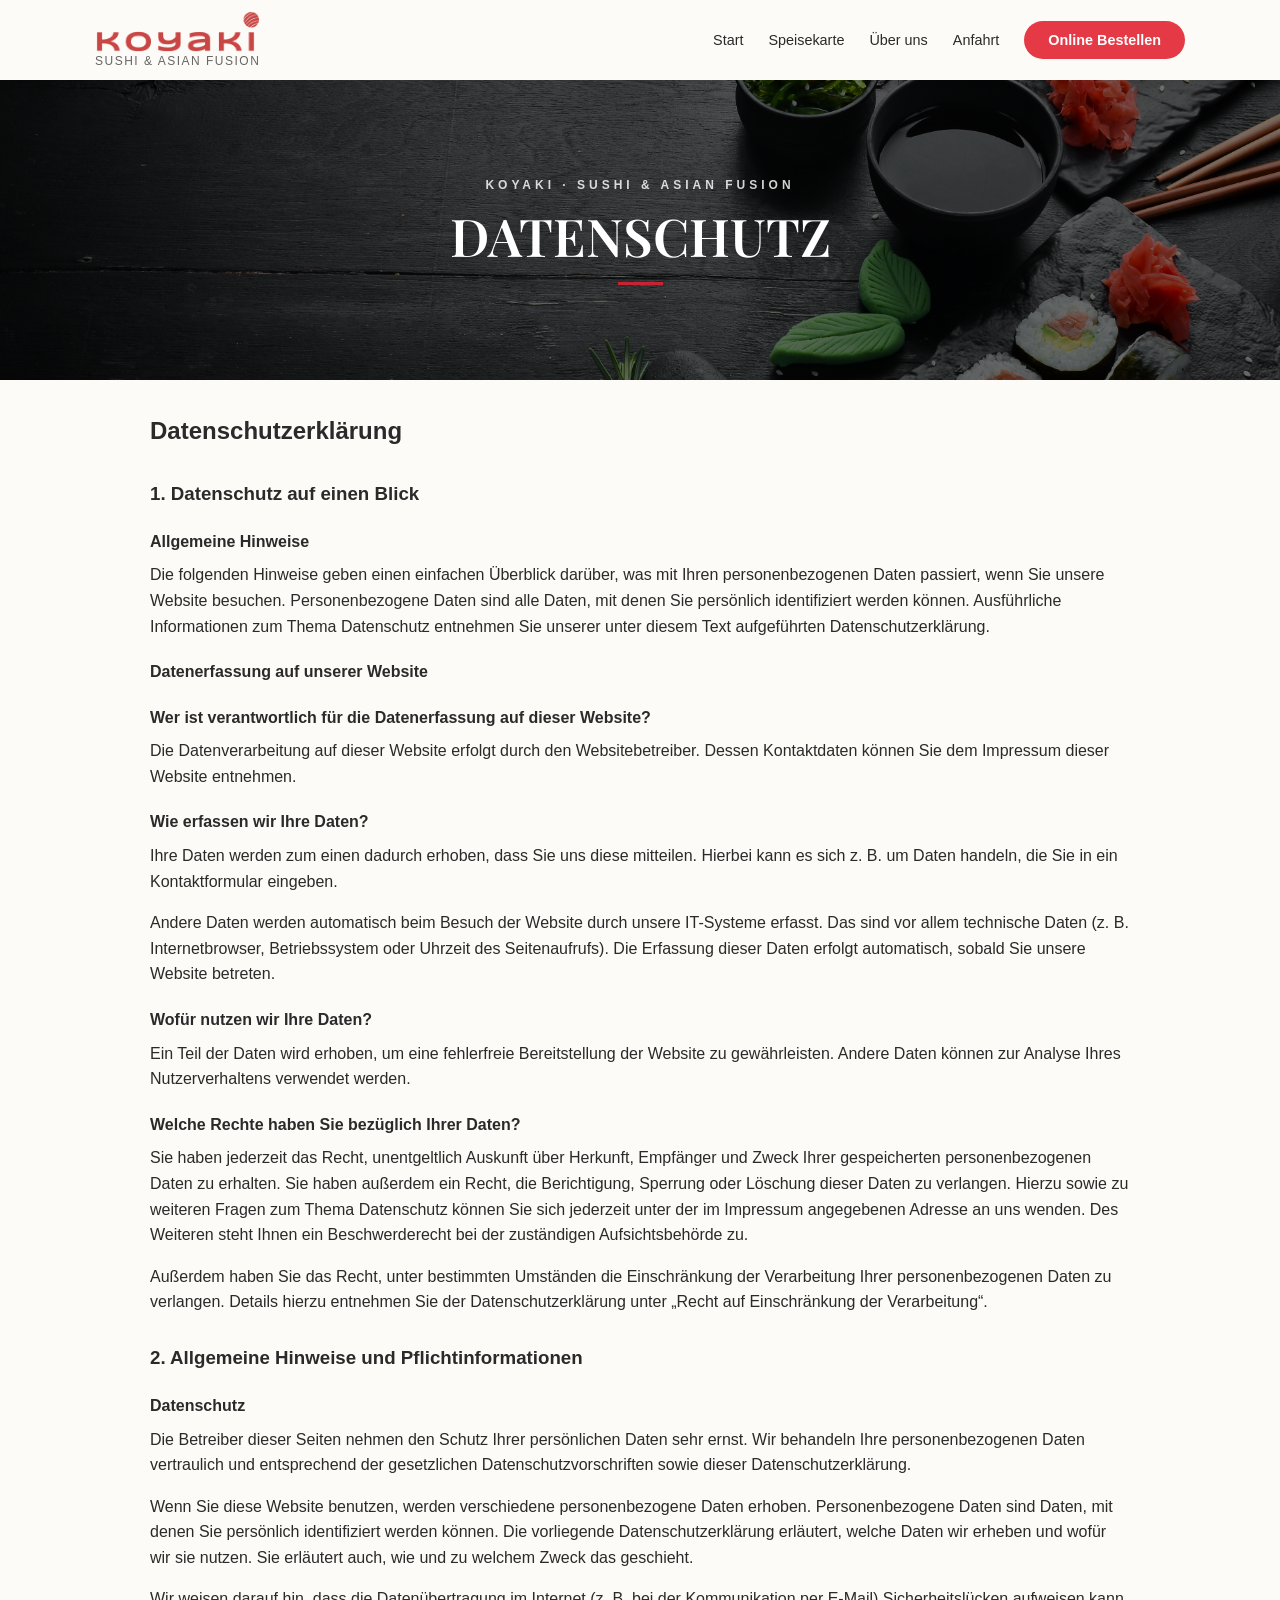
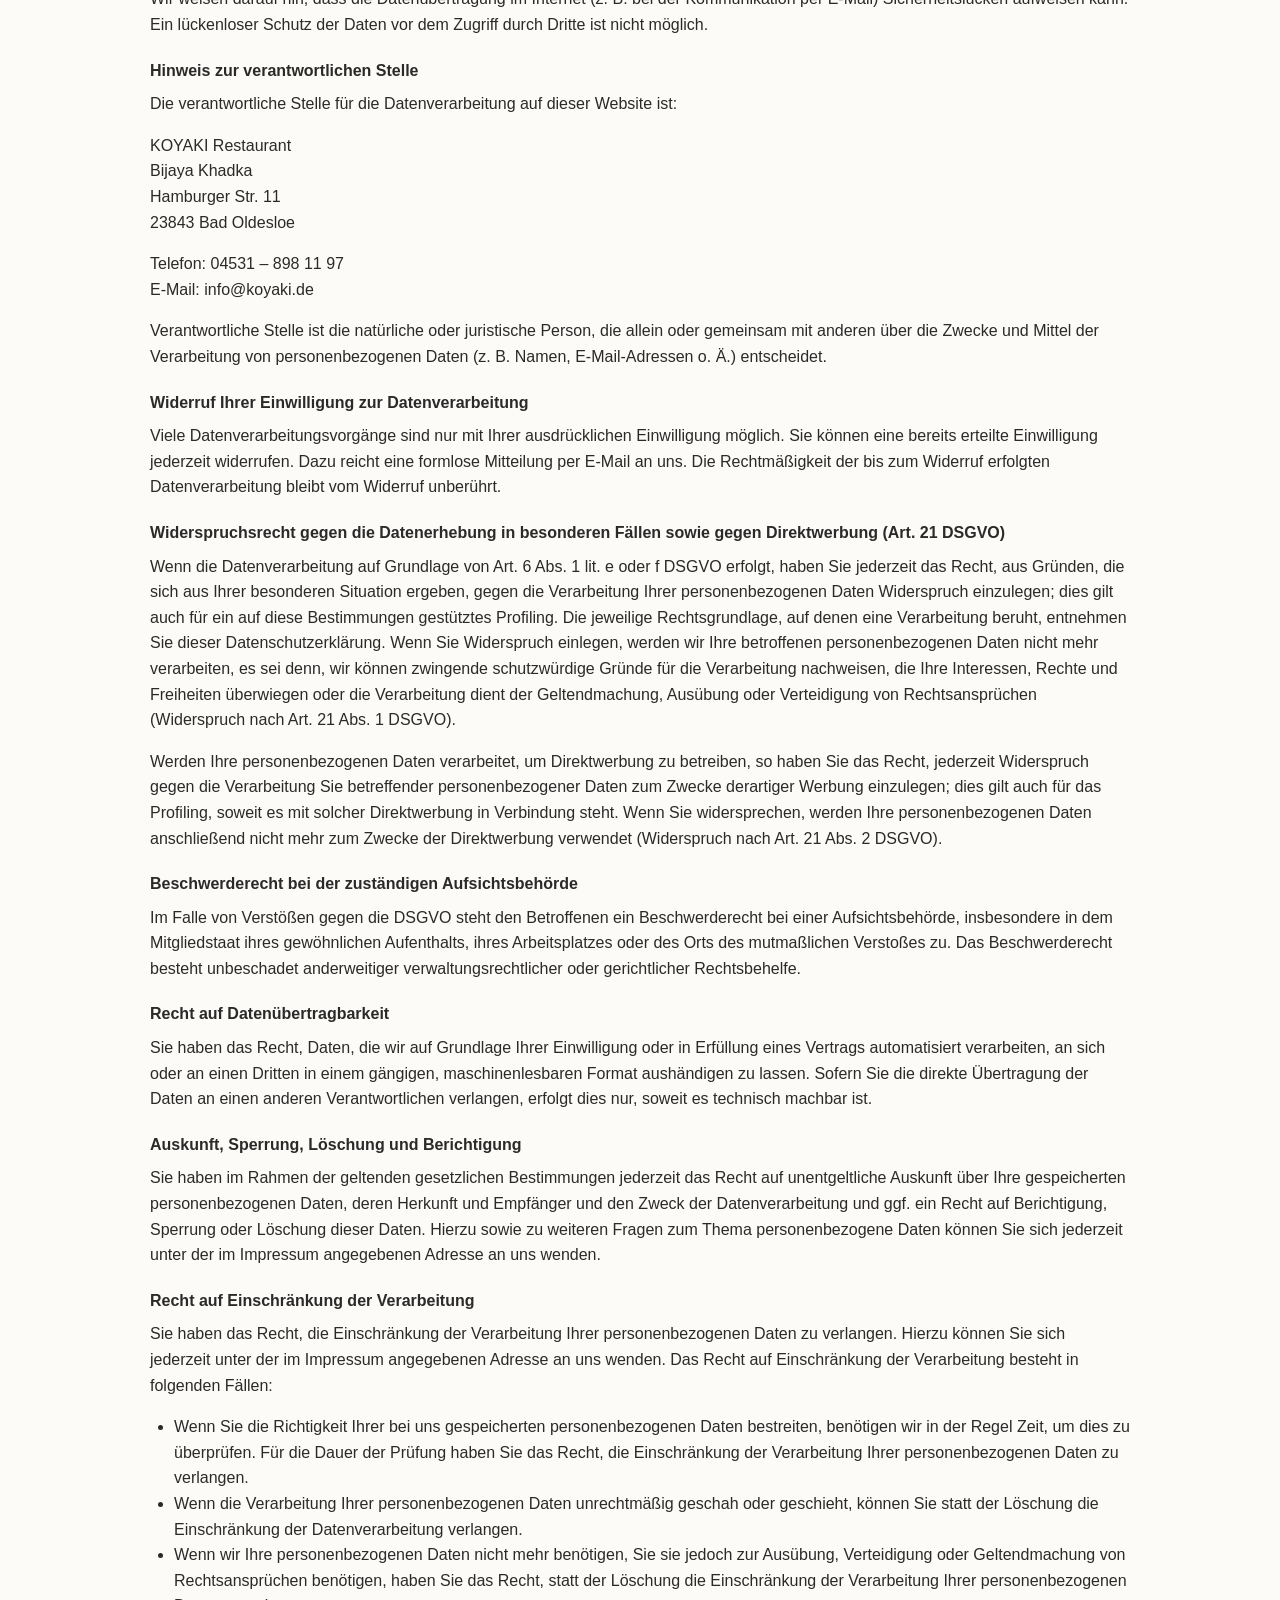
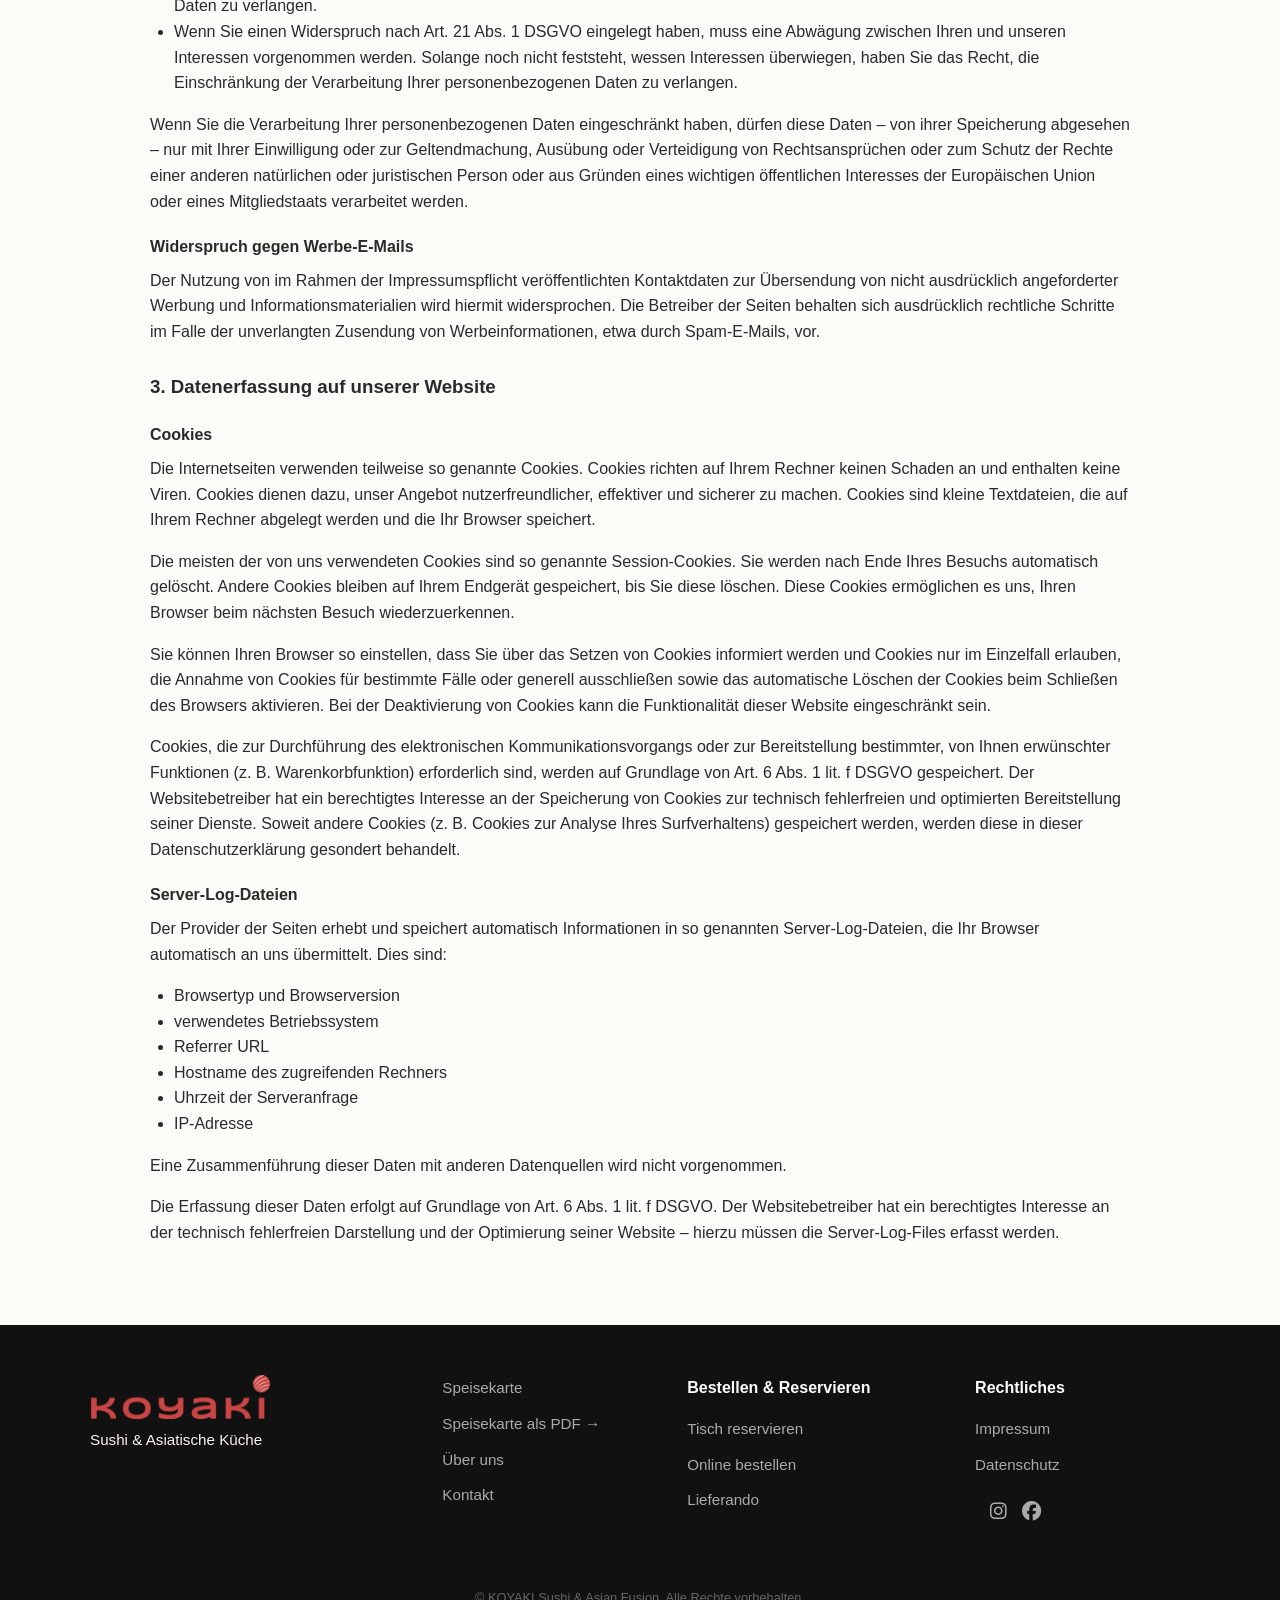
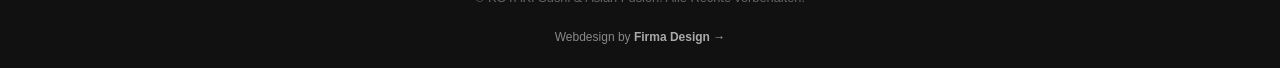
==== commit e4d9d32d: "HeroBild loading optimiert" ====
--- a/datenschutz.html
+++ b/datenschutz.html
@@ -5,23 +5,28 @@
   <meta name="viewport" content="width=device-width, initial-scale=1.0">
   <title>Datenschutzerkl&auml;rung &ndash; KOYAKI Restaurant</title>
   <link rel="stylesheet" href="style.css">
+  <link rel="stylesheet" href="https://cdnjs.cloudflare.com/ajax/libs/font-awesome/6.4.0/css/all.min.css">
   <link href="https://fonts.googleapis.com/css2?family=Playfair+Display:wght@600;700&family=Poppins:wght@400;500;600&display=swap" rel="stylesheet">
 </head>
 <body>
-  <header class="legal-header">
-    <div class="legal-header-inner">
-      <a href="index.html" class="legal-logo">
-        <img src="images/koyaki-logo.png" alt="KOYAKI">
+    <nav class="navbar">
+    <div class="nav-container">
+      <a href="index.html" class="logo">
+        <img src="images/koyaki-logo.png" alt="Koyaki" class="logo-img">
+        <span class="logo-subtitle">Sushi &amp; Asian Fusion</span>
       </a>
-
-      <nav class="legal-nav">
-        <a href="index.html">Startseite</a>
-        <a href="index.html#about">&Uuml;ber Uns</a>
+      <button class="mobile-menu-btn" id="mobileMenuBtn" aria-label="Menu">
+        <span></span><span></span><span></span>
+      </button>
+      <div class="nav-links" id="navLinks">
+        <a href="index.html#start">Start</a>
         <a href="index.html#speisekarte">Speisekarte</a>
-        <a href="index.html#kontakt">Kontakt</a>
-      </nav>
+        <a href="index.html#about">&Uuml;ber uns</a>
+        <a href="index.html#contact">Anfahrt</a>
+        <a href="https://koyaki.order-smart.de" class="nav-btn-online">Online Bestellen</a>
+      </div>
     </div>
-  </header>
+  </nav>
 
   <section class="legal-hero">
     <div class="legal-hero-overlay"></div>
@@ -116,5 +121,65 @@
       <p>Die Erfassung dieser Daten erfolgt auf Grundlage von Art. 6 Abs. 1 lit. f DSGVO. Der Websitebetreiber hat ein berechtigtes Interesse an der technisch fehlerfreien Darstellung und der Optimierung seiner Website &ndash; hierzu m&uuml;ssen die Server-Log-Files erfasst werden.</p>
     </article>
   </main>
+  <footer class="footer">
+    <div class="container footer-container">
+      <div class="footer-col footer-col-logo">
+        <a href="index.html" class="footer-logo">
+          <img src="images/koyaki-logo.png" alt="KOYAKI Sushi &amp; asiatische K&uuml;che">
+          <span class="footer-tagline">Sushi &amp; Asiatische K&uuml;che</span>
+        </a>
+      </div>
+      <div class="footer-col">
+        <ul class="footer-list">
+          <li><a href="index.html#speisekarte">Speisekarte</a></li>
+          <li><a href="speisekarte.pdf" target="_blank" rel="noopener noreferrer">Speisekarte als PDF &rarr;</a></li>
+          <li><a href="index.html#uber-uns">&Uuml;ber uns</a></li>
+          <li><a href="index.html#kontakt">Kontakt</a></li>
+        </ul>
+      </div>
+      <div class="footer-col">
+        <h4 class="footer-title">Bestellen &amp; Reservieren</h4>
+        <ul class="footer-list">
+          <li><a href="https://www.restablo.de/restaurant/koyaki-sushi-bad-oldesloe.html" target="_blank" rel="noopener">Tisch reservieren</a></li>
+          <li><a href="https://koyaki.order-smart.de" target="_blank" rel="noopener">Online bestellen</a></li>
+          <li><a href="https://www.lieferando.de/speisekarte/koyaki-hamburger-strasse" target="_blank" rel="noopener">Lieferando</a></li>
+        </ul>
+      </div>
+      <div class="footer-col">
+        <h4 class="footer-title">Rechtliches</h4>
+        <ul class="footer-list">
+          <li><a href="impressum.html">Impressum</a></li>
+          <li><a href="datenschutz.html">Datenschutz</a></li>
+        </ul>
+        <div class="footer-social">
+          <a href="https://www.tripadvisor.de/Restaurant_Review-g676370-d26671603-Reviews-Koyaki_Sushi_Asian_Fusion-Bad_Oldesloe_Schleswig_Holstein.html" target="_blank" rel="noopener" aria-label="TripAdvisor"><i class="fa-brands fa-tripadvisor"></i></a>
+          <a href="#" aria-label="Instagram"><i class="fa-brands fa-instagram"></i></a>
+          <a href="#" aria-label="Facebook"><i class="fa-brands fa-facebook"></i></a>
+        </div>
+      </div>
+    </div>
+    <div class="footer-bottom">
+      <p>&copy; KOYAKI Sushi &amp; Asian Fusion. Alle Rechte vorbehalten.</p>
+    </div>
+    <div class="footer-credit">
+      Webdesign by
+      <a href="https://www.firmadesign.art" target="_blank" rel="noopener noreferrer">Firma Design &rarr;</a>
+    </div>
+  </footer>
+  <script>
+    document.addEventListener('DOMContentLoaded', function() {
+      const btn = document.getElementById('mobileMenuBtn');
+      const links = document.getElementById('navLinks');
+      if (btn && links) {
+        btn.addEventListener('click', function(e) {
+          e.stopPropagation();
+          links.classList.toggle('show');
+        });
+        links.querySelectorAll('a').forEach(link => {
+          link.addEventListener('click', () => links.classList.remove('show'));
+        });
+      }
+    });
+  </script>
 </body>
 </html>
--- a/style.css
+++ b/style.css
@@ -161,12 +161,11 @@
       rgba(0, 0, 0, 0.45) 45%, 
       rgba(0, 0, 0, 0) 75%
     ), 
-    url('../images/delicious-japanese-sushi-rolls-restaurant.jpg') center/cover no-repeat;
+    url('/images/delicious-japanese-sushi-rolls-restaurant.webp') center/cover no-repeat;
   display: flex;
   align-items: center;
 }
 
-/* Konteyner - MÉ™tni SAÄžA sÄ±xÄ±r */
 .hero-container {
   width: 100%;
   max-width: 1200px;
@@ -1731,26 +1730,24 @@
     }
 }
 
-/* SaÄŸ tÉ™rÉ™fÉ™ yapÄ±ÅŸÄ±q saxlayan konteyner */
 .sticky-discount-widget {
   position: fixed;
   right: 20px;
   top: 50%;
-  transform: translateY(-50%); /* Åžaquli olaraq mÉ™rkÉ™zlÉ™ÅŸdirir */
+  transform: translateY(-50%); 
   display: flex;
   flex-direction: column;
   gap: 12px;
-  z-index: 9999; /* HÉ™r ÅŸeyin üzÉ™rindÉ™ görünmÉ™si üÃ§ün */
-}
-
-/* KartlarÄ±n ümumi görünüÅŸü */
+  z-index: 9999; 
+}
+
 .discount-item {
   display: flex;
   align-items: center;
   gap: 12px;
   background-color: #ffffff;
   padding: 10px 16px;
-  border-radius: 50px; /* SÉ™liqÉ™li kapsul dizaynÄ± */
+  border-radius: 50px; 
   text-decoration: none;
   box-shadow: 0 4px 15px rgba(0, 0, 0, 0.15);
   transition: transform 0.3s ease, box-shadow 0.3s ease;
@@ -1758,11 +1755,10 @@
 }
 
 .discount-item:hover {
-  transform: translateX(-5px); /* ÜzÉ™rinÉ™ gÉ™lÉ™ndÉ™ bir az sola sürüÅŸür */
+  transform: translateX(-5px); 
   box-shadow: 0 6px 20px rgba(0, 0, 0, 0.25);
 }
 
-/* Ä°konlar */
 .discount-icon {
   font-size: 1.5rem;
   display: flex;
@@ -1773,7 +1769,6 @@
 .wa-item .discount-icon { color: #25D366; }
 .online-item .discount-icon { color: #e63946; }
 
-/* MÉ™tnlÉ™r */
 .discount-content {
   display: flex;
   flex-direction: column;
@@ -1796,17 +1791,19 @@
 }
 
 /* ==========================================
-   RESPONSIVE DESIGN (MOBÄ°L UYÄžUNLAÅžDIRMA)
+   RESPONSIVE DESIGN 
    ========================================== */
+
 @media (max-width: 768px) {
-  /* MobildÉ™ ekranÄ± tutmasÄ±n deyÉ™ aÅŸaÄŸÄ± yapÄ±ÅŸdÄ±rÄ±rÄ±q */
   .sticky-discount-widget {
     top: auto;
     bottom: 15px;
-    right: 15px;
+    right: 10px;
+    left: auto;
     transform: none;
-    flex-direction: row; /* MobildÉ™ yan-yana dururlar */
-    gap: 8px;
+    flex-direction: column;
+    align-items: flex-end;
+    gap: 6px;
   }
 
   .discount-item {
@@ -1814,7 +1811,7 @@
   }
 
   .discount-text {
-    display: none; /* MobildÉ™ Ã§ox yer tutmasÄ±n deyÉ™ yalnÄ±z 10% Rabatt ikonu qalÄ±r */
+    display: none; 
   }
 }
 
@@ -1823,13 +1820,11 @@
 ========================================================= */
 @media (max-width: 768px) {
 
-  /* 1. Üfüqi sürüÅŸmÉ™nin (horizontal scroll) qarÅŸÄ±sÄ±nÄ± almaq */
   html, body {
     overflow-x: hidden;
     max-width: 100%;
   }
 
-  /* 2. Header & Loqo tÉ™nzimlÉ™mÉ™si */
   .nav-container {
     padding: 10px 15px;
   }
@@ -1842,12 +1837,10 @@
     font-size: 9px;
   }
 
-  /* Naviqasiya linklÉ™rini gizlÉ™tmÉ™k (Burger menyu É™lavÉ™ etdikdÉ™ JS ilÉ™ idarÉ™ olunacaq) */
   .nav-links {
     display: none;
   }
 
-  /* 3. Hero bölmÉ™si */
   .hero {
     height: auto;
     min-height: 420px;
@@ -1868,13 +1861,11 @@
     font-size: 28px;
   }
 
-  /* 4. Ä°konlar zolaÄŸÄ±nÄ± 2x2 Grid-É™ salmaq */
   .features-container {
     grid-template-columns: repeat(2, 1fr) !important;
     gap: 15px;
   }
 
-  /* 5. Unsere Highlights kateqoriyalarÄ±nÄ± saÄŸa-sola sürüÅŸÉ™n etmÉ™k */
   .highlights-grid {
     display: flex !important;
     overflow-x: auto;
@@ -1889,7 +1880,6 @@
     scroll-snap-align: start;
   }
 
-  /* 6. Menyu SiyahÄ±sÄ±nÄ± (Speisekarte) 1 sütuna salmaq */
   .speisekarte .menu-grid {
     grid-template-columns: 1fr !important;
     gap: 15px;
@@ -1899,7 +1889,6 @@
     font-size: 0.85rem;
   }
 
-  /* 7. EkranÄ± örtÉ™n sabit (Sticky) Rabatt DüymÉ™lÉ™rini alt tÉ™rÉ™fÉ™ yÄ±ÄŸcam yerlÉ™ÅŸdirmÉ™k */
   .sticky-discount-widget,
   [class*="rabatt"],
   div:has(> .btn-primary) {
@@ -1928,7 +1917,6 @@
 ========================================================= */
 @media (max-width: 768px) {
 
-  /* 1. HEADER-Ä° MOBÄ°LDÆ GÃ–RÜNÆN VÆ SÆLÄ°QÆLÄ° ETMÆK */
   .navbar {
     display: block !important;
     position: relative;
@@ -1949,7 +1937,6 @@
     width: auto !important;
   }
 
-  /* Hamburger Menyu DüymÉ™si (Görünür etmÉ™k üÃ§ün) */
   .mobile-menu-btn {
     display: block !important;
     font-size: 24px;
@@ -1959,7 +1946,6 @@
     cursor: pointer;
   }
 
-  /* Nav linklÉ™ri mobildÉ™ gizlÉ™dilir, JS ilÉ™ burgerÉ™ basanda aÃ§Ä±lÄ±r */
   .nav-links {
     display: none; 
     flex-direction: column;
@@ -1973,7 +1959,7 @@
     display: flex !important;
   }
 
-  /* 2. KONTAKT & ANFAHRT HÄ°SSÆSÄ°NÄ° DÜZÆLTMÆK */
+  /* 2. KONTAKT & ANFAHRT */
   .contact-section {
     padding: 40px 0 !important;
   }
@@ -1994,7 +1980,6 @@
     font-size: 0.9rem;
   }
 
-  /* XÉ™ritÉ™ (Map) vÉ™ ya ÅžÉ™kil Ã§É™rÃ§ivÉ™sini sÄ±xÄ±lmaqdan xilas etmÉ™k */
   .contact-container > div,
   .contact-map,
   .contact-image {
@@ -2014,7 +1999,6 @@
 ========================================================= */
 @media screen and (max-width: 768px) {
 
-  /* 1. EkranÄ±n saÄŸa-sola tullanmasÄ±nÄ± tam dayandÄ±rmaq */
   html, body {
     overflow-x: hidden !important;
     width: 100% !important;
@@ -3224,7 +3208,6 @@
 }
 
 
-/* MENYU ALT BÖLMƏ BAŞLIQLARI */
 
 .menu-subtitle {
   display: block;
@@ -3282,4 +3265,149 @@
 
 .footer-credit a:hover {
   color: #c82333;
-}+}
+
+
+.menu-pdf-btn {
+  display: inline-flex;
+  align-items: center;
+  justify-content: center;
+  gap: 10px;
+  margin-top: 24px;
+  padding: 13px 24px;
+  background: #a83e3e;
+  color: #ffffff;
+  border-radius: 30px;
+  text-decoration: none;
+  font-size: 15px;
+  font-weight: 600;
+  transition: background 0.3s ease;
+}
+
+.menu-pdf-btn:hover {
+  background: #54291f;
+  color: #ffffff;
+}
+
+@media (max-width: 768px) {
+  .menu-pdf-btn {
+    font-size: 14px;
+    padding: 11px 18px;
+  }
+}
+
+@media (max-width: 768px) {
+  .sticky-discount-widget {
+    position: fixed;
+    top: auto;
+    bottom: 15px;
+    right: 10px;
+    left: auto;
+    width: max-content;
+    max-width: calc(100vw - 20px);
+    transform: none;
+    display: flex;
+    flex-direction: column;
+    align-items: flex-end;
+    gap: 6px;
+  }
+
+  .sticky-discount-widget .discount-item {
+    width: auto;
+    min-width: 0;
+    padding: 7px 10px;
+    gap: 6px;
+    border-radius: 25px;
+  }
+
+  .sticky-discount-widget .discount-icon {
+    font-size: 15px;
+  }
+
+  .sticky-discount-widget .discount-badge {
+    font-size: 10px;
+  }
+
+  .sticky-discount-widget .discount-text {
+    display: none;
+  }
+}
+
+/* Footer görünəndə hər iki düyməni gizlət */
+.sticky-discount-widget.hide-on-footer {
+  opacity: 0;
+  visibility: hidden;
+  pointer-events: none;
+}
+
+
+/* Rabatt düymələri – mobil ölçülər */
+@media (max-width: 768px) {
+
+  .sticky-discount-widget {
+    right: 8px;
+    left: auto;
+    width: max-content;
+    max-width: calc(100vw - 16px);
+    align-items: flex-end;
+    gap: 5px;
+  }
+
+  .sticky-discount-widget .discount-item {
+    width: auto;
+    min-width: 0;
+    padding: 5px 9px;
+    gap: 5px;
+    border-radius: 20px;
+  }
+
+  .sticky-discount-widget .discount-icon {
+    font-size: 13px;
+  }
+
+  .sticky-discount-widget .discount-badge {
+    font-size: 10px;
+    line-height: 1;
+  }
+
+  .sticky-discount-widget .discount-text {
+    display: none;
+  }
+}
+
+
+@media (max-width: 768px) {
+
+  .sticky-discount-widget .discount-item {
+    width: 145px !important;
+    min-width: 0 !important;
+    height: 38px !important;
+    min-height: 0 !important;
+    box-sizing: border-box;
+    padding: 4px 9px !important;
+    gap: 7px;
+    border-radius: 22px;
+  }
+
+  .sticky-discount-widget .discount-icon {
+    font-size: 15px !important;
+    flex-shrink: 0;
+  }
+
+  .sticky-discount-widget .discount-badge {
+    font-size: 10px !important;
+    line-height: 1.1;
+    white-space: nowrap;
+  }
+
+  .sticky-discount-widget .discount-content {
+    flex: 0 1 auto;
+  }
+
+  .sticky-discount-widget {
+    gap: 6px;
+    right: 10px;
+    left: auto;
+    width: max-content;
+  }
+}
